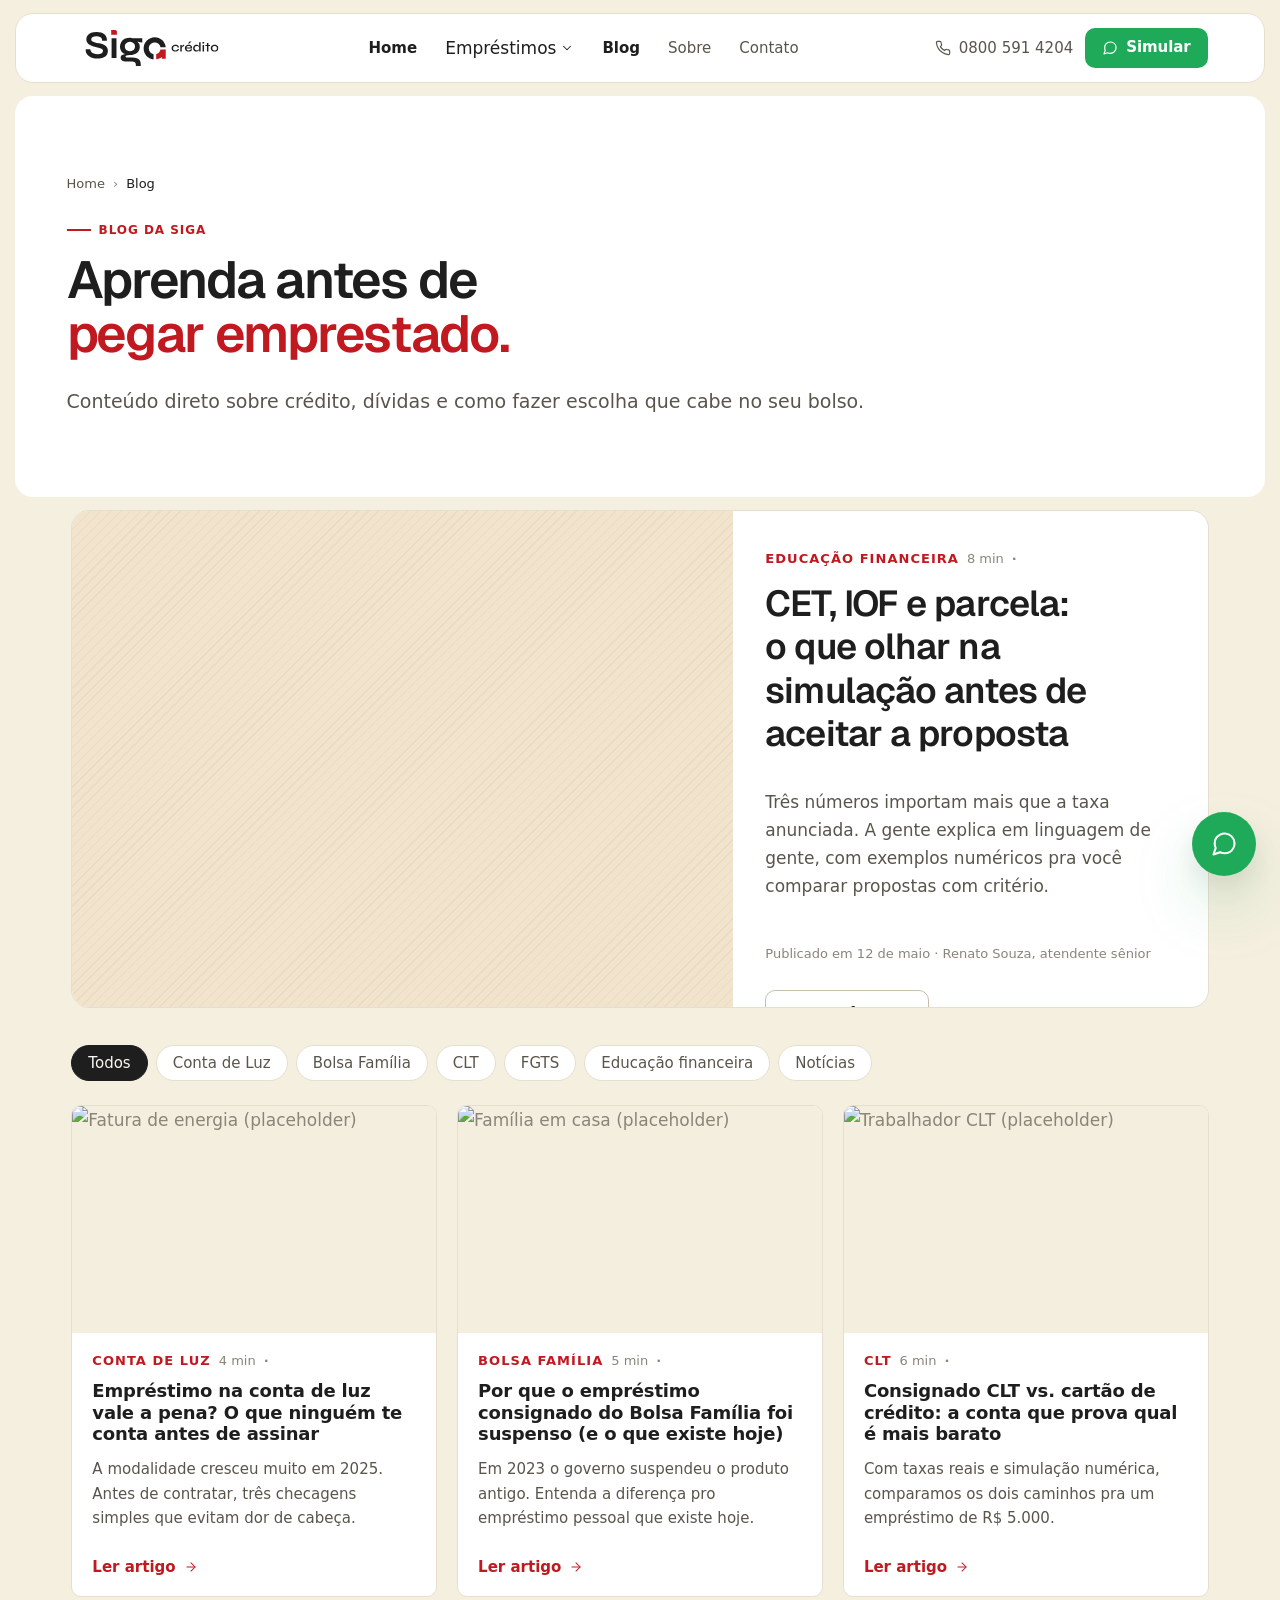
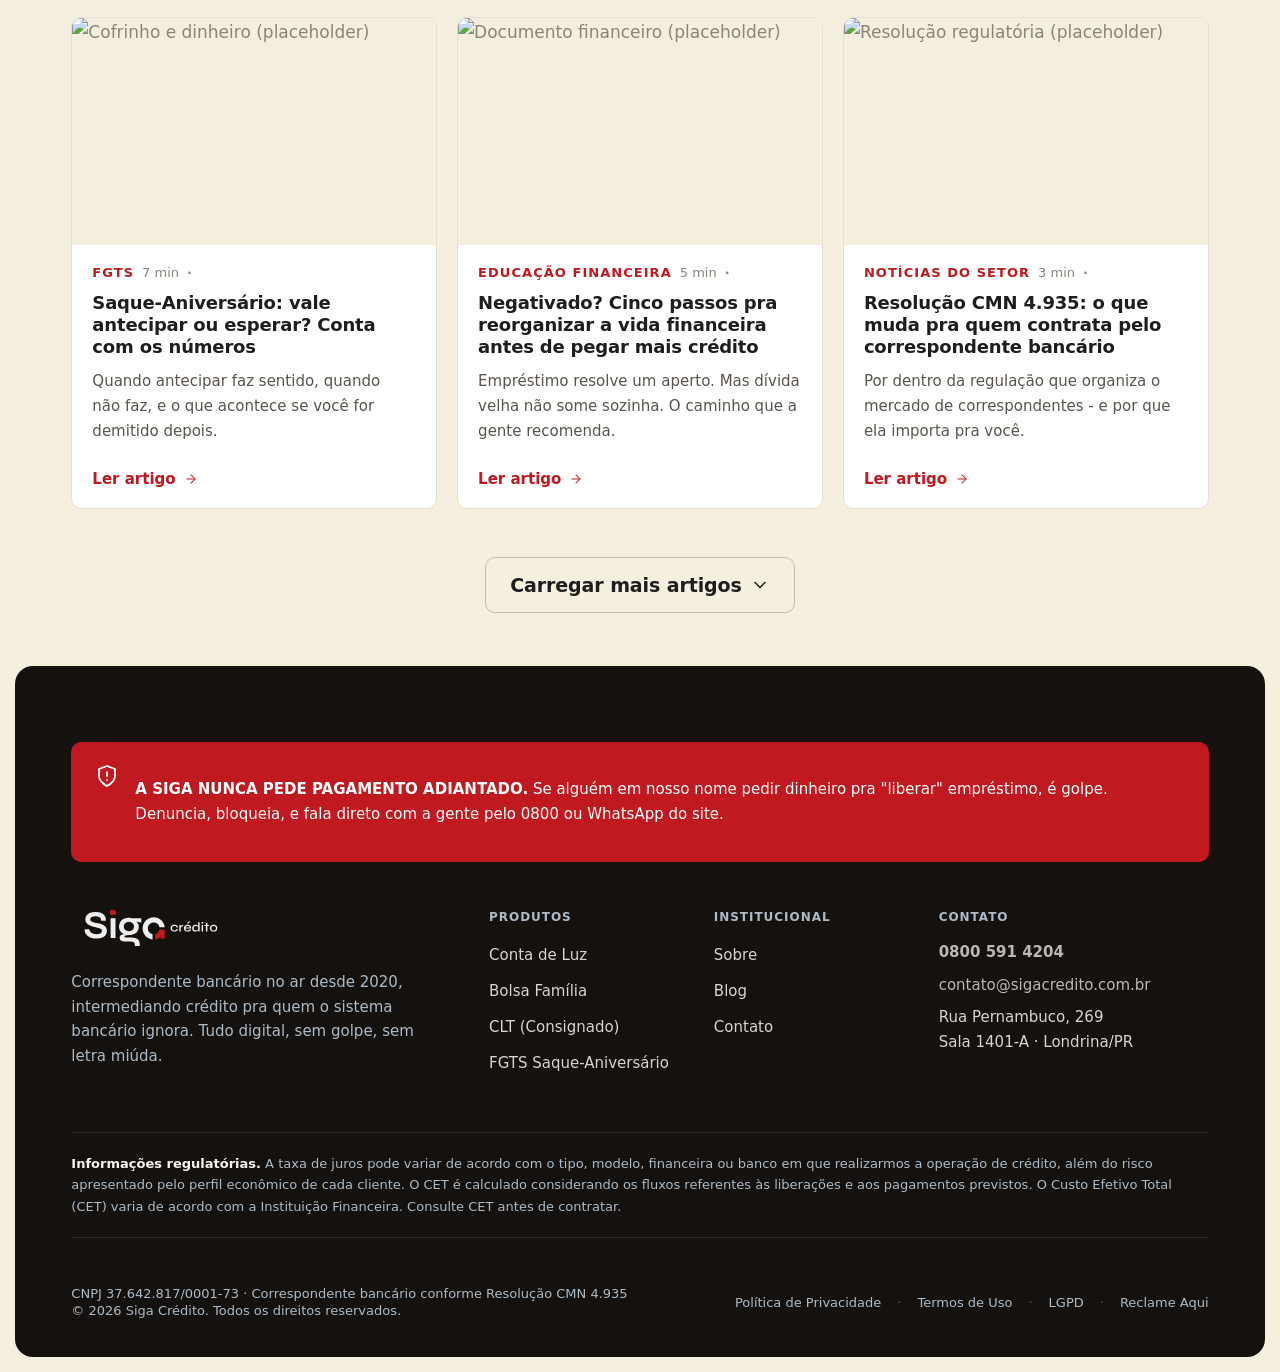
==== blog/index.html @ 9b0bf914 "Initial commit: site Siga Credito pronto pra deploy" ====
<!DOCTYPE html>
<html lang="pt-BR">
<head>
<meta charset="UTF-8">
<meta name="viewport" content="width=device-width, initial-scale=1.0">
<title>Blog da Siga Crédito - Conteúdo direto sobre crédito e dívidas</title>
<meta name="description" content="Aprenda antes de pegar emprestado. Conteúdo direto sobre crédito, dívidas e como tomar a melhor decisão pro seu bolso.">
<meta name="theme-color" content="#FBF8F3">
<link rel="canonical" href="https://sigacredito.com.br/blog">

<link rel="preconnect" href="https://fonts.googleapis.com">
<link rel="preconnect" href="https://fonts.gstatic.com" crossorigin>
<link rel="preconnect" href="https://api.fontshare.com" crossorigin>
<link href="https://fonts.googleapis.com/css2?family=Geist:wght@400;600;700&display=swap" rel="stylesheet">
<link href="https://api.fontshare.com/v2/css?f[]=general-sans@400,500,600&display=swap" rel="stylesheet">

<link rel="stylesheet" href="../design_system/tokens.css">
<link rel="stylesheet" href="../css/custom.css">
</head>
<body>

<a class="skip-link" href="#main">Pular para o conteúdo</a>

<header class="site-header">
  <div class="container">
    <a href="../index.html" class="site-logo"><img src="../my_brand_assets/Logo/Horizontal/Dark - on Light BG.svg" alt="Siga Crédito" width="160" height="36"></a>
    <nav class="main-nav" aria-label="Principal">
      <a class="nav-link" href="../index.html" data-nav-key="home">Home</a>
      <div class="nav-dropdown" aria-expanded="false">
        <button class="nav-link nav-dropdown-trigger" data-nav-key="produtos" aria-haspopup="true">Empréstimos <svg width="14" height="14" viewBox="0 0 24 24" fill="none" stroke="currentColor" stroke-width="1.75" stroke-linecap="round" stroke-linejoin="round" aria-hidden="true"><polyline points="6 9 12 15 18 9"/></svg></button>
        <div class="nav-dropdown-menu" role="menu">
          <a class="dropdown-item" href="../conta-de-luz.html" role="menuitem"><span class="dropdown-item-title">Conta de Luz</span><span class="dropdown-item-sub">De R$ 400 a R$ 4.000 · Pix em 24h</span></a>
          <a class="dropdown-item" href="../bolsa-familia.html" role="menuitem"><span class="dropdown-item-title">Bolsa Família</span><span class="dropdown-item-sub">Até R$ 700 · Sem desconto no benefício</span></a>
          <a class="dropdown-item" href="../clt.html" role="menuitem"><span class="dropdown-item-title">CLT (Consignado)</span><span class="dropdown-item-sub">De R$ 1.000 a R$ 25.000 · Em 48x</span></a>
          <a class="dropdown-item" href="../fgts.html" role="menuitem"><span class="dropdown-item-title">FGTS Saque-Aniversário</span><span class="dropdown-item-sub">Até R$ 29.000 · Pix em 1h30</span></a>
        </div>
      </div>
      <a class="nav-link is-active" href="index.html" data-nav-key="blog">Blog</a>
      <a class="nav-link" href="../sobre.html" data-nav-key="sobre">Sobre</a>
      <a class="nav-link" href="../contato.html" data-nav-key="contato">Contato</a>
    </nav>
    <div class="header-actions">
      <a class="header-phone" href="tel:08005914204"><svg width="16" height="16" viewBox="0 0 24 24" fill="none" stroke="currentColor" stroke-width="1.75" stroke-linecap="round" stroke-linejoin="round" aria-hidden="true"><path d="M22 16.92v3a2 2 0 0 1-2.18 2 19.79 19.79 0 0 1-8.63-3.07 19.5 19.5 0 0 1-6-6 19.79 19.79 0 0 1-3.07-8.67A2 2 0 0 1 4.11 2h3a2 2 0 0 1 2 1.72 12.84 12.84 0 0 0 .7 2.81 2 2 0 0 1-.45 2.11L8.09 9.91a16 16 0 0 0 6 6l1.27-1.27a2 2 0 0 1 2.11-.45 12.84 12.84 0 0 0 2.81.7A2 2 0 0 1 22 16.92z"/></svg> 0800 591 4204</a>
      <a class="btn btn-primary btn-sm" href="https://wa.me/5543999999999" rel="noopener" target="_blank"><svg class="icon icon-sm" viewBox="0 0 24 24" fill="none" stroke="currentColor" stroke-width="1.75" stroke-linecap="round" stroke-linejoin="round" aria-hidden="true"><path d="M21 11.5a8.38 8.38 0 0 1-.9 3.8 8.5 8.5 0 0 1-7.6 4.7 8.38 8.38 0 0 1-3.8-.9L3 21l1.9-5.7a8.38 8.38 0 0 1-.9-3.8 8.5 8.5 0 0 1 4.7-7.6 8.38 8.38 0 0 1 3.8-.9h.5a8.48 8.48 0 0 1 8 8v.5z"/></svg> Simular</a>
      <button class="menu-toggle" data-menu-toggle aria-label="Abrir menu" aria-expanded="false"><svg width="22" height="22" viewBox="0 0 24 24" fill="none" stroke="currentColor" stroke-width="1.75" stroke-linecap="round" stroke-linejoin="round" aria-hidden="true"><line x1="3" y1="6" x2="21" y2="6"/><line x1="3" y1="12" x2="21" y2="12"/><line x1="3" y1="18" x2="21" y2="18"/></svg></button>
    </div>
  </div>
</header>

<div class="mobile-menu" data-mobile-menu aria-hidden="true" role="dialog" aria-label="Menu">
  <div class="mobile-menu-header">
    <a href="../index.html" class="site-logo"><img src="../my_brand_assets/Logo/Horizontal/Dark - on Light BG.svg" alt="Siga Crédito" width="140" height="32"></a>
    <button class="menu-toggle" data-menu-close aria-label="Fechar menu"><svg width="22" height="22" viewBox="0 0 24 24" fill="none" stroke="currentColor" stroke-width="1.75" stroke-linecap="round" stroke-linejoin="round" aria-hidden="true"><line x1="18" y1="6" x2="6" y2="18"/><line x1="6" y1="6" x2="18" y2="18"/></svg></button>
  </div>
  <nav aria-label="Menu mobile">
    <a href="../index.html">Home</a>
    <details><summary>Empréstimos <svg width="18" height="18" viewBox="0 0 24 24" fill="none" stroke="currentColor" stroke-width="1.75" stroke-linecap="round" stroke-linejoin="round" aria-hidden="true"><polyline points="6 9 12 15 18 9"/></svg></summary>
      <div class="submenu">
        <a href="../conta-de-luz.html">Conta de Luz<span>De R$ 400 a R$ 4.000</span></a>
        <a href="../bolsa-familia.html">Bolsa Família<span>Até R$ 700</span></a>
        <a href="../clt.html">CLT (Consignado)<span>De R$ 1.000 a R$ 25.000</span></a>
        <a href="../fgts.html">FGTS Saque-Aniversário<span>Até R$ 29.000</span></a>
      </div>
    </details>
    <a href="index.html">Blog</a>
    <a href="../sobre.html">Sobre</a>
    <a href="../contato.html">Contato</a>
  </nav>
  <div class="mobile-menu-cta">
    <a class="btn btn-primary btn-lg" href="https://wa.me/5543999999999" rel="noopener" target="_blank">Simular pelo WhatsApp</a>
    <a class="btn btn-ghost btn-lg" href="tel:08005914204">Ligar grátis · 0800 591 4204</a>
  </div>
</div>

<main id="main" class="page-stack">

  <section class="block block-surface block-sm">
    <div class="container">
      <nav class="breadcrumb"><a href="../index.html">Home</a><span class="sep">›</span><span aria-current="page">Blog</span></nav>
      <span class="section-eyebrow">Blog da Siga</span>
      <h1 class="hero-headline text-balance" style="font-size: var(--fs-h1); margin-bottom: var(--s-6);">Aprenda antes de <em>pegar emprestado.</em></h1>
      <p class="section-lead" style="margin: 0; max-width: none;">Conteúdo direto sobre crédito, dívidas e como fazer escolha que cabe no seu bolso.</p>
    </div>
  </section>

  <!-- POST EM DESTAQUE -->
  <section>
    <div class="container">
      <article class="featured-post reveal">
        <div class="featured-post-media" aria-hidden="true"></div>
        <div class="featured-post-body">
          <span class="post-card-meta">Educação financeira <span class="post-card-meta-time">8 min</span></span>
          <h2 class="featured-post-title text-balance">CET, IOF e parcela: o que olhar na simulação antes de aceitar a proposta</h2>
          <p style="color: var(--text-muted); font-size: var(--fs-body); line-height: var(--lh-body);">Três números importam mais que a taxa anunciada. A gente explica em linguagem de gente, com exemplos numéricos pra você comparar propostas com critério.</p>
          <p style="font: 500 var(--fs-caption) var(--font-text); color: var(--text-subtle);">Publicado em 12 de maio · Renato Souza, atendente sênior</p>
          <div>
            <a class="btn btn-ghost btn-md" href="post-template.html">
              Ler artigo
              <svg class="icon" viewBox="0 0 24 24" fill="none" stroke="currentColor" stroke-width="1.75" stroke-linecap="round" stroke-linejoin="round" aria-hidden="true"><line x1="5" y1="12" x2="19" y2="12"/><polyline points="12 5 19 12 12 19"/></svg>
            </a>
          </div>
        </div>
      </article>
    </div>
  </section>

  <!-- POSTS RECENTES -->
  <section class="block-tight">
    <div class="container">
      <div class="blog-filters">
        <a class="blog-filter is-active" href="#">Todos</a>
        <a class="blog-filter" href="#">Conta de Luz</a>
        <a class="blog-filter" href="#">Bolsa Família</a>
        <a class="blog-filter" href="#">CLT</a>
        <a class="blog-filter" href="#">FGTS</a>
        <a class="blog-filter" href="#">Educação financeira</a>
        <a class="blog-filter" href="#">Notícias</a>
      </div>

      <div class="post-grid" data-reveal-group>
        <a class="post-card reveal" href="post-template.html">
          <div class="post-card-media"><img src="https://images.unsplash.com/photo-1581090700227-1e37b190418e?w=600&q=80&auto=format&fit=crop" alt="Fatura de energia (placeholder)" loading="lazy"></div>
          <div class="post-card-body">
            <span class="post-card-meta">Conta de Luz <span class="post-card-meta-time">4 min</span></span>
            <h3 class="post-card-title">Empréstimo na conta de luz vale a pena? O que ninguém te conta antes de assinar</h3>
            <p class="post-card-excerpt">A modalidade cresceu muito em 2025. Antes de contratar, três checagens simples que evitam dor de cabeça.</p>
            <span class="post-card-read">Ler artigo <svg width="14" height="14" viewBox="0 0 24 24" fill="none" stroke="currentColor" stroke-width="1.75" stroke-linecap="round" stroke-linejoin="round" aria-hidden="true"><line x1="5" y1="12" x2="19" y2="12"/><polyline points="12 5 19 12 12 19"/></svg></span>
          </div>
        </a>

        <a class="post-card reveal" href="post-template.html">
          <div class="post-card-media"><img src="https://images.unsplash.com/photo-1517842645767-c639042777db?w=600&q=80&auto=format&fit=crop" alt="Família em casa (placeholder)" loading="lazy"></div>
          <div class="post-card-body">
            <span class="post-card-meta">Bolsa Família <span class="post-card-meta-time">5 min</span></span>
            <h3 class="post-card-title">Por que o empréstimo consignado do Bolsa Família foi suspenso (e o que existe hoje)</h3>
            <p class="post-card-excerpt">Em 2023 o governo suspendeu o produto antigo. Entenda a diferença pro empréstimo pessoal que existe hoje.</p>
            <span class="post-card-read">Ler artigo <svg width="14" height="14" viewBox="0 0 24 24" fill="none" stroke="currentColor" stroke-width="1.75" stroke-linecap="round" stroke-linejoin="round" aria-hidden="true"><line x1="5" y1="12" x2="19" y2="12"/><polyline points="12 5 19 12 12 19"/></svg></span>
          </div>
        </a>

        <a class="post-card reveal" href="post-template.html">
          <div class="post-card-media"><img src="https://images.unsplash.com/photo-1556761175-b413da4baf72?w=600&q=80&auto=format&fit=crop" alt="Trabalhador CLT (placeholder)" loading="lazy"></div>
          <div class="post-card-body">
            <span class="post-card-meta">CLT <span class="post-card-meta-time">6 min</span></span>
            <h3 class="post-card-title">Consignado CLT vs. cartão de crédito: a conta que prova qual é mais barato</h3>
            <p class="post-card-excerpt">Com taxas reais e simulação numérica, comparamos os dois caminhos pra um empréstimo de R$ 5.000.</p>
            <span class="post-card-read">Ler artigo <svg width="14" height="14" viewBox="0 0 24 24" fill="none" stroke="currentColor" stroke-width="1.75" stroke-linecap="round" stroke-linejoin="round" aria-hidden="true"><line x1="5" y1="12" x2="19" y2="12"/><polyline points="12 5 19 12 12 19"/></svg></span>
          </div>
        </a>

        <a class="post-card reveal" href="post-template.html">
          <div class="post-card-media"><img src="https://images.unsplash.com/photo-1559526324-4b87b5e36e44?w=600&q=80&auto=format&fit=crop" alt="Cofrinho e dinheiro (placeholder)" loading="lazy"></div>
          <div class="post-card-body">
            <span class="post-card-meta">FGTS <span class="post-card-meta-time">7 min</span></span>
            <h3 class="post-card-title">Saque-Aniversário: vale antecipar ou esperar? Conta com os números</h3>
            <p class="post-card-excerpt">Quando antecipar faz sentido, quando não faz, e o que acontece se você for demitido depois.</p>
            <span class="post-card-read">Ler artigo <svg width="14" height="14" viewBox="0 0 24 24" fill="none" stroke="currentColor" stroke-width="1.75" stroke-linecap="round" stroke-linejoin="round" aria-hidden="true"><line x1="5" y1="12" x2="19" y2="12"/><polyline points="12 5 19 12 12 19"/></svg></span>
          </div>
        </a>

        <a class="post-card reveal" href="post-template.html">
          <div class="post-card-media"><img src="https://images.unsplash.com/photo-1554224155-6726b3ff858f?w=600&q=80&auto=format&fit=crop" alt="Documento financeiro (placeholder)" loading="lazy"></div>
          <div class="post-card-body">
            <span class="post-card-meta">Educação financeira <span class="post-card-meta-time">5 min</span></span>
            <h3 class="post-card-title">Negativado? Cinco passos pra reorganizar a vida financeira antes de pegar mais crédito</h3>
            <p class="post-card-excerpt">Empréstimo resolve um aperto. Mas dívida velha não some sozinha. O caminho que a gente recomenda.</p>
            <span class="post-card-read">Ler artigo <svg width="14" height="14" viewBox="0 0 24 24" fill="none" stroke="currentColor" stroke-width="1.75" stroke-linecap="round" stroke-linejoin="round" aria-hidden="true"><line x1="5" y1="12" x2="19" y2="12"/><polyline points="12 5 19 12 12 19"/></svg></span>
          </div>
        </a>

        <a class="post-card reveal" href="post-template.html">
          <div class="post-card-media"><img src="https://images.unsplash.com/photo-1450101499163-c8848c66ca85?w=600&q=80&auto=format&fit=crop" alt="Resolução regulatória (placeholder)" loading="lazy"></div>
          <div class="post-card-body">
            <span class="post-card-meta">Notícias do setor <span class="post-card-meta-time">3 min</span></span>
            <h3 class="post-card-title">Resolução CMN 4.935: o que muda pra quem contrata pelo correspondente bancário</h3>
            <p class="post-card-excerpt">Por dentro da regulação que organiza o mercado de correspondentes - e por que ela importa pra você.</p>
            <span class="post-card-read">Ler artigo <svg width="14" height="14" viewBox="0 0 24 24" fill="none" stroke="currentColor" stroke-width="1.75" stroke-linecap="round" stroke-linejoin="round" aria-hidden="true"><line x1="5" y1="12" x2="19" y2="12"/><polyline points="12 5 19 12 12 19"/></svg></span>
          </div>
        </a>
      </div>

      <div style="margin-top: var(--s-12); text-align: center;">
        <a class="btn btn-ghost btn-lg" href="#">
          Carregar mais artigos
          <svg class="icon" viewBox="0 0 24 24" fill="none" stroke="currentColor" stroke-width="1.75" stroke-linecap="round" stroke-linejoin="round" aria-hidden="true"><polyline points="6 9 12 15 18 9"/></svg>
        </a>
      </div>
    </div>
  </section>

</main>

<footer class="site-footer">
  <div class="container">
    <div class="footer-anti-fraud">
      <svg width="24" height="24" viewBox="0 0 24 24" fill="none" stroke="currentColor" stroke-width="1.75" stroke-linecap="round" stroke-linejoin="round" aria-hidden="true"><path d="M12 22s8-4 8-10V5l-8-3-8 3v7c0 6 8 10 8 10z"/><line x1="12" y1="8" x2="12" y2="12"/><line x1="12" y1="16" x2="12.01" y2="16"/></svg>
      <p><strong>A SIGA NUNCA PEDE PAGAMENTO ADIANTADO.</strong> Se alguém em nosso nome pedir dinheiro pra "liberar" empréstimo, é golpe. Denuncia, bloqueia, e fala direto com a gente pelo 0800 ou WhatsApp do site.</p>
    </div>
    <div class="footer-grid">
      <div class="footer-brand"><a href="../index.html" class="site-logo"><img src="../my_brand_assets/Logo/Horizontal/Light - on Dark BG.svg" alt="Siga Crédito" width="160" height="36"></a><p>Correspondente bancário no ar desde 2020, intermediando crédito pra quem o sistema bancário ignora. Tudo digital, sem golpe, sem letra miúda.</p></div>
      <div class="footer-col"><h4>Produtos</h4><ul><li><a href="../conta-de-luz.html">Conta de Luz</a></li><li><a href="../bolsa-familia.html">Bolsa Família</a></li><li><a href="../clt.html">CLT (Consignado)</a></li><li><a href="../fgts.html">FGTS Saque-Aniversário</a></li></ul></div>
      <div class="footer-col"><h4>Institucional</h4><ul><li><a href="../sobre.html">Sobre</a></li><li><a href="index.html">Blog</a></li><li><a href="../contato.html">Contato</a></li></ul></div>
      <div class="footer-col footer-contact"><h4>Contato</h4><ul><li><a href="tel:08005914204"><strong>0800 591 4204</strong></a></li><li><a href="mailto:contato@sigacredito.com.br">contato@sigacredito.com.br</a></li><li>Rua Pernambuco, 269<br>Sala 1401-A · Londrina/PR</li></ul></div>
    </div>
    <div class="footer-reg"><strong style="color: var(--text-on-dark);">Informações regulatórias.</strong> A taxa de juros pode variar de acordo com o tipo, modelo, financeira ou banco em que realizarmos a operação de crédito, além do risco apresentado pelo perfil econômico de cada cliente. O CET é calculado considerando os fluxos referentes às liberações e aos pagamentos previstos. O Custo Efetivo Total (CET) varia de acordo com a Instituição Financeira. Consulte CET antes de contratar.</div>
    <div class="footer-bottom">
      <div class="footer-bottom-meta">
        <p>CNPJ 37.642.817/0001-73 · Correspondente bancário conforme Resolução CMN 4.935</p>
        <p>© <span data-year>2026</span> Siga Crédito. Todos os direitos reservados.</p>
      </div>
      <div class="footer-legal">
        <a href="../privacidade.html">Política de Privacidade</a><span class="sep">·</span>
        <a href="../termos.html">Termos de Uso</a><span class="sep">·</span>
        <a href="../lgpd.html">LGPD</a><span class="sep">·</span>
        <a href="https://www.reclameaqui.com.br/empresa/siga-credito/" rel="noopener noreferrer" target="_blank">Reclame Aqui</a>
      </div>
    </div>
  </div>
</footer>

<a class="fab" href="https://wa.me/5543999999999" rel="noopener" target="_blank" aria-label="Falar pelo WhatsApp"><svg width="28" height="28" viewBox="0 0 24 24" fill="none" stroke="currentColor" stroke-width="1.75" stroke-linecap="round" stroke-linejoin="round" aria-hidden="true"><path d="M21 11.5a8.38 8.38 0 0 1-.9 3.8 8.5 8.5 0 0 1-7.6 4.7 8.38 8.38 0 0 1-3.8-.9L3 21l1.9-5.7a8.38 8.38 0 0 1-.9-3.8 8.5 8.5 0 0 1 4.7-7.6 8.38 8.38 0 0 1 3.8-.9h.5a8.48 8.48 0 0 1 8 8v.5z"/></svg></a>

<script src="../js/main.js?v=4" defer></script>
</body>
</html>
---- design_system/tokens.css ----
/* ============================================================
   Siga Crédito - Design Tokens
   Source of truth: design_system/DESIGN.md (v1.0 - Out/2025)
   Banco de bairro digital. Confiável e perto.
   ============================================================ */

:root {
  /* ===========================================================
     1. COLOR — Brand core
     =========================================================== */
  --brand-red: #C01920;
  --brand-red-deep: #8E1218;
  --brand-red-soft: #F7E5E6;
  --brand-ink: #1E1E1F;
  --brand-stone: #ADBBC8;
  --brand-cream: #F0E4CC;

  /* CTA — verde WhatsApp reservado (Von Restorff) */
  --cta-green: #1FAA59;
  --cta-green-deep: #178A48;
  --cta-green-soft: #E4F5EC;

  /* Neutros quentes (NÃO cinza frio de SaaS) */
  --bg: #F5EFE0;
  --surface: #FFFFFF;
  --surface-2: #F4EEDF;
  --surface-ink: #14110E;
  --border: #E6DFCF;
  --border-strong: #C9BFA8;

  /* Texto */
  --text: #1E1E1F;
  --text-muted: #5A554C;
  --text-subtle: #8B8579;
  --text-on-dark: #FBF8F3;
  --text-on-red: #FFFFFF;
  --text-on-green: #FFFFFF;

  /* Semânticos — tons amadeirados, não pânico */
  --success: #1FAA59;
  --warning: #B8770E;
  --danger:  #B23A2A;
  --info:    #2F6E8F;

  /* ===========================================================
     2. TYPOGRAPHY
     =========================================================== */
  --font-display: "Geist", "Söhne", system-ui, sans-serif;
  --font-text:    "General Sans", "Söhne", system-ui, sans-serif;
  --font-mono:    "JetBrains Mono", ui-monospace, monospace;

  /* Escala fluida (clamp) */
  --fs-display: clamp(2.5rem, 6vw, 4.5rem);
  --fs-h1:      clamp(2rem, 4.5vw, 3.25rem);
  --fs-h2:      clamp(1.625rem, 3vw, 2.25rem);
  --fs-h3:      1.5rem;
  --fs-h4:      1.25rem;
  --fs-h5:      1.125rem;
  --fs-h6:      1rem;
  --fs-lead:    1.1875rem;
  --fs-body:    1.0625rem;
  --fs-small:   0.9375rem;
  --fs-caption: 0.8125rem;
  --fs-label:   0.75rem;

  /* Line height */
  --lh-tight: 1.05;
  --lh-snug:  1.2;
  --lh-body:  1.65;
  --lh-loose: 1.75;

  /* Tracking */
  --tr-tight:  -0.025em;
  --tr-snug:   -0.01em;
  --tr-normal: 0;
  --tr-wide:   0.08em;

  /* ===========================================================
     3. SPACING & GRID — base 4px
     =========================================================== */
  --s-1: 4px;
  --s-2: 8px;
  --s-3: 12px;
  --s-4: 16px;
  --s-5: 20px;
  --s-6: 24px;
  --s-8: 32px;
  --s-10: 40px;
  --s-12: 48px;
  --s-16: 64px;
  --s-20: 80px;
  --s-24: 96px;
  --s-32: 128px;

  --container: 1280px;
  --container-pad: clamp(20px, 5vw, 56px);

  --section-y-sm: clamp(48px, 8vw, 80px);
  --section-y-md: clamp(64px, 10vw, 112px);
  --section-y-lg: clamp(80px, 12vw, 144px);

  --grid-gap: clamp(16px, 2vw, 32px);

  /* ===========================================================
     4. RADII
     =========================================================== */
  --r-sm: 6px;
  --r-md: 10px;
  --r-lg: 18px;
  --r-full: 999px;

  /* ===========================================================
     5. SHADOWS — tinta vermelha diluída, profundidade quente
     =========================================================== */
  --shadow-sm: 0 1px 2px rgba(30,18,18,.04), 0 2px 6px rgba(192,25,32,.04);
  --shadow-md: 0 4px 8px rgba(30,18,18,.05), 0 12px 24px rgba(192,25,32,.06);
  --shadow-lg: 0 8px 16px rgba(30,18,18,.06), 0 24px 48px rgba(192,25,32,.08);
  --shadow-xl: 0 12px 24px rgba(30,18,18,.08), 0 32px 64px rgba(31,170,89,.18);

  /* ===========================================================
     6. MOTION
     =========================================================== */
  --dur: 220ms;
  --dur-slow: 320ms;
  --dur-fast: 80ms;
  --ease: cubic-bezier(.2,.7,.2,1);

  /* ===========================================================
     7. ICONS
     =========================================================== */
  --icon-sm: 16px;
  --icon-md: 20px;
  --icon-lg: 24px;
  --icon-xl: 32px;
  --icon-stroke: 1.75;

  /* ===========================================================
     8. BREAKPOINTS (reference only - mobile-first @media)
     =========================================================== */
  --bp-sm:  640px;
  --bp-md:  768px;
  --bp-lg:  1024px;
  --bp-xl:  1280px;
  --bp-2xl: 1536px;

  /* ===========================================================
     9. Z-INDEX
     =========================================================== */
  --z-base: 1;
  --z-sticky: 50;
  --z-dropdown: 100;
  --z-fab: 200;
  --z-modal: 300;
  --z-toast: 400;
}

/* ============================================================
   Global typography defaults — apply tokens to native elements
   ============================================================ */
*, *::before, *::after { box-sizing: border-box; transition-timing-function: var(--ease); }

html { -webkit-text-size-adjust: 100%; }

body {
  margin: 0;
  font: 400 var(--fs-body)/var(--lh-body) var(--font-text);
  color: var(--text);
  background: var(--bg);
  text-wrap: pretty;
  -webkit-font-smoothing: antialiased;
  -moz-osx-font-smoothing: grayscale;
}

h1, .h1 { font: 600 var(--fs-h1)/var(--lh-tight) var(--font-display); letter-spacing: var(--tr-tight); margin: 0; }
h2, .h2 { font: 600 var(--fs-h2)/var(--lh-snug) var(--font-display); letter-spacing: var(--tr-tight); margin: 0; }
h3, .h3 { font: 600 var(--fs-h3)/var(--lh-snug) var(--font-text); letter-spacing: var(--tr-snug); margin: 0; }
h4, .h4 { font: 600 var(--fs-h4)/var(--lh-snug) var(--font-text); letter-spacing: var(--tr-snug); margin: 0; }
h5, .h5 { font: 600 var(--fs-h5)/1.3 var(--font-text); margin: 0; }
h6, .h6 { font: 600 var(--fs-h6)/1.3 var(--font-text); margin: 0; }

.display { font: 700 var(--fs-display)/var(--lh-tight) var(--font-display); letter-spacing: var(--tr-tight); }
.lead    { font: 400 var(--fs-lead)/var(--lh-body) var(--font-text); color: var(--text-muted); }
.label   { font: 600 var(--fs-label)/1 var(--font-text); letter-spacing: var(--tr-wide); text-transform: uppercase; }
.mono    { font-family: var(--font-mono); font-weight: 500; }

/* Focus visible — anel verde universal */
:focus-visible {
  outline: 2px solid var(--cta-green);
  outline-offset: 2px;
  border-radius: var(--r-sm);
}

/* Container */
.container {
  max-width: var(--container);
  margin-inline: auto;
  padding-inline: var(--container-pad);
}

/* Section rhythm helpers */
.section { padding-block: var(--section-y-md); }
.section-sm { padding-block: var(--section-y-sm); }
.section-lg { padding-block: var(--section-y-lg); }

.bg-bg       { background: var(--bg); }
.bg-surface  { background: var(--surface); }
.bg-surface-2{ background: var(--surface-2); }
.bg-ink      { background: var(--surface-ink); color: var(--text-on-dark); }
.bg-cream    { background: var(--brand-cream); }

/* Patterns — papelaria institucional */
.pattern-dots {
  background-color: var(--surface-2);
  background-image: url("data:image/svg+xml;utf8,<svg xmlns='http://www.w3.org/2000/svg' width='24' height='24'><circle cx='2' cy='2' r='1' fill='%231E1E1F' opacity='0.08'/></svg>");
  background-size: 24px 24px;
}
.pattern-stripes {
  background-color: var(--brand-cream);
  background-image: repeating-linear-gradient(-45deg, transparent 0 6px, rgba(192,25,32,0.05) 6px 7px);
}

/* ============================================================
   BUTTONS — 3 níveis × 3 tamanhos
   ============================================================ */
.btn {
  display: inline-flex;
  align-items: center;
  justify-content: center;
  gap: var(--s-2);
  font: 600 var(--fs-body)/1 var(--font-text);
  letter-spacing: -0.005em;
  border-radius: var(--r-md);
  border: 1px solid transparent;
  cursor: pointer;
  transition: transform 200ms ease-out, box-shadow 200ms ease-out, background-color 200ms ease-out;
  text-decoration: none;
  white-space: nowrap;
}
.btn-sm { height: 40px; padding: 0 var(--s-4); font-size: var(--fs-small); }
.btn-md { height: 48px; padding: 0 var(--s-5); }
.btn-lg { height: 56px; padding: 0 var(--s-6); font-size: var(--fs-lead); }

.btn-primary { background: var(--cta-green); color: var(--text-on-green); }
.btn-primary:hover  { background: var(--cta-green-deep); transform: translateY(-1px); box-shadow: var(--shadow-md); }
.btn-primary:active { transform: translateY(0); transition-duration: 80ms; }

.btn-secondary { background: var(--brand-ink); color: var(--text-on-dark); }
.btn-secondary:hover { background: #2C2A26; transform: translateY(-1px); box-shadow: var(--shadow-md); }

.btn-ghost { background: transparent; color: var(--brand-ink); border-color: var(--border-strong); }
.btn-ghost:hover { background: var(--surface-2); }

.btn:disabled, .btn[aria-disabled="true"] {
  opacity: .5;
  cursor: not-allowed;
  pointer-events: none;
}

/* ============================================================
   CARDS
   ============================================================ */
.card {
  background: var(--surface);
  border: 1px solid var(--border);
  border-radius: var(--r-md);
  padding: var(--s-6);
  transition: transform 220ms ease-out, box-shadow 220ms ease-out;
}
.card:hover { transform: translateY(-2px); box-shadow: var(--shadow-lg); }

.card-feature {
  background: var(--bg);
  border: 1px solid var(--border);
  border-left: 4px solid var(--brand-red);
  border-radius: var(--r-md);
  padding: var(--s-6);
}

.card-subtle {
  background: transparent;
  border: 1px solid var(--border);
  border-radius: var(--r-md);
  padding: var(--s-5);
}

/* ============================================================
   INPUTS
   ============================================================ */
.input {
  width: 100%;
  height: 52px;
  padding: 0 var(--s-4);
  border-radius: var(--r-sm);
  border: 1.5px solid var(--border-strong);
  background: var(--surface);
  font: 500 var(--fs-body) var(--font-text);
  color: var(--text);
  transition: border-color 200ms ease-out, box-shadow 200ms ease-out;
}
.input:focus {
  border-color: var(--brand-ink);
  outline: 3px solid var(--cta-green-soft);
  outline-offset: 0;
}
.input[aria-invalid="true"] { border-color: var(--danger); }
.input:disabled { background: var(--surface-2); color: var(--text-subtle); }

textarea.input { min-height: 120px; padding-top: var(--s-3); padding-bottom: var(--s-3); resize: vertical; }

select.input {
  appearance: none;
  -webkit-appearance: none;
  -moz-appearance: none;
  background-image: url("data:image/svg+xml;utf8,<svg xmlns='http://www.w3.org/2000/svg' width='16' height='16' viewBox='0 0 24 24' fill='none' stroke='%231E1E1F' stroke-width='2' stroke-linecap='round' stroke-linejoin='round'><polyline points='6 9 12 15 18 9'/></svg>");
  background-repeat: no-repeat;
  background-position: right var(--s-4) center;
  background-size: 16px 16px;
  padding-right: var(--s-10);
  cursor: pointer;
}
select.input::-ms-expand { display: none; }

.input-label { display: block; margin-bottom: var(--s-2); font: 600 var(--fs-small) var(--font-text); }
.input-help  { margin-top: var(--s-2); font: 400 var(--fs-caption) var(--font-text); color: var(--text-muted); }
.input-error { margin-top: var(--s-2); font: 500 var(--fs-caption) var(--font-text); color: var(--danger); }

/* ============================================================
   BADGES
   ============================================================ */
.badge {
  display: inline-flex;
  align-items: center;
  gap: var(--s-2);
  height: 28px;
  padding: 0 var(--s-3);
  border-radius: 999px;
  font: 600 var(--fs-caption) var(--font-text);
  letter-spacing: .02em;
}
.badge-trust  { background: var(--brand-red-soft); color: var(--brand-red-deep); }
.badge-time   { background: var(--surface-2); color: var(--brand-ink); }
.badge-secure { background: var(--cta-green-soft); color: var(--cta-green-deep); }

/* ============================================================
   ICONS
   ============================================================ */
.icon { width: var(--icon-md); height: var(--icon-md); stroke-width: var(--icon-stroke); flex-shrink: 0; }
.icon-sm { width: var(--icon-sm); height: var(--icon-sm); }
.icon-lg { width: var(--icon-lg); height: var(--icon-lg); }
.icon-xl { width: var(--icon-xl); height: var(--icon-xl); }

/* ============================================================
   FAB WhatsApp
   ============================================================ */
.fab {
  position: fixed;
  bottom: max(var(--s-4), env(safe-area-inset-bottom));
  right: var(--s-4);
  width: 52px;
  height: 52px;
  border-radius: var(--r-full);
  background: var(--cta-green);
  color: var(--text-on-green);
  display: inline-flex;
  align-items: center;
  justify-content: center;
  box-shadow: var(--shadow-xl);
  z-index: var(--z-fab);
  border: none;
  cursor: pointer;
  animation: wa-pulse 8s ease-out infinite;
}
@media (min-width: 768px) {
  .fab { width: 64px; height: 64px; bottom: var(--s-6); right: var(--s-6); }
}
@keyframes wa-pulse {
  0%, 70%, 100% { box-shadow: 0 8px 24px rgba(31,170,89,.35), 0 0 0 0 rgba(31,170,89,.5); }
  78%           { box-shadow: 0 8px 24px rgba(31,170,89,.35), 0 0 0 14px rgba(31,170,89,0); }
  86%           { box-shadow: 0 8px 24px rgba(31,170,89,.35), 0 0 0 0 rgba(31,170,89,0); }
}

/* ============================================================
   SCROLL REVEAL — single pattern (opacity + translateY)
   ============================================================ */
.reveal {
  opacity: 0;
  transform: translateY(16px);
  transition: opacity 500ms ease-out, transform 500ms ease-out;
}
.reveal.is-visible { opacity: 1; transform: translateY(0); }

/* ============================================================
   SKELETON loading
   ============================================================ */
.skeleton {
  background: linear-gradient(90deg, var(--surface-2) 0%, var(--bg) 50%, var(--surface-2) 100%);
  background-size: 200% 100%;
  animation: shimmer 1.4s ease-in-out infinite;
  border-radius: var(--r-sm);
}
@keyframes shimmer {
  0% { background-position: 200% 0; }
  100% { background-position: -200% 0; }
}

/* ============================================================
   ACCESSIBILITY — reduced motion
   ============================================================ */
@media (prefers-reduced-motion: reduce) {
  *, *::before, *::after {
    animation-duration: 0.01ms !important;
    animation-iteration-count: 1 !important;
    transition-duration: 0.01ms !important;
    scroll-behavior: auto !important;
  }
  .reveal { opacity: 1; transform: none; }
  .fab { animation: none; }
}

/* Skip link */
.skip-link {
  position: absolute;
  top: -100px;
  left: var(--s-4);
  background: var(--brand-ink);
  color: var(--text-on-dark);
  padding: var(--s-3) var(--s-4);
  border-radius: var(--r-sm);
  z-index: var(--z-toast);
  text-decoration: none;
}
.skip-link:focus { top: var(--s-4); }
---- css/custom.css ----
/* ============================================================
   Siga Crédito - Custom CSS (extends design_system/tokens.css)
   Component patterns that go beyond Tailwind utilities.
   Every value references a CSS custom property from tokens.css.
   ============================================================ */

/* ------------------------------------------------------------
   TOP UTILITY BAR
   ------------------------------------------------------------ */
.topbar {
  background: var(--surface-ink);
  color: var(--text-on-dark);
  font-size: var(--fs-caption);
  padding: var(--s-2) 0;
}
.topbar .container {
  display: flex;
  align-items: center;
  justify-content: space-between;
  gap: var(--s-4);
  flex-wrap: wrap;
}
.topbar a {
  color: inherit;
  text-decoration: none;
  display: inline-flex;
  align-items: center;
  gap: var(--s-2);
}
.topbar a:hover { color: var(--brand-stone); }
.topbar .topbar-trust { color: var(--brand-stone); display: inline-flex; align-items: center; gap: var(--s-2); }
@media (max-width: 767px) {
  .topbar .topbar-trust { display: none; }
}

/* ------------------------------------------------------------
   HEADER + NAV
   ------------------------------------------------------------ */
.site-header {
  position: sticky;
  top: clamp(8px, 1vw, 14px);
  z-index: var(--z-sticky);
  margin: clamp(8px, 1vw, 14px) clamp(8px, 1.2vw, 16px) 0;
  border-radius: var(--r-lg);
  background: var(--surface);
  border: 1px solid var(--border);
}
.site-header .container {
  display: flex;
  align-items: center;
  justify-content: space-between;
  gap: var(--s-4);
  padding-block: var(--s-3);
}
.site-logo {
  display: inline-flex;
  align-items: center;
  text-decoration: none;
  height: 36px;
  flex-shrink: 0;
}
.site-logo svg { height: 100%; width: auto; }

.main-nav {
  display: none;
  gap: var(--s-1);
  align-items: center;
}
@media (min-width: 1024px) {
  .main-nav { display: flex; }
}
.nav-link {
  font: 500 var(--fs-small) var(--font-text);
  color: var(--text-muted);
  text-decoration: none;
  padding: var(--s-2) var(--s-3);
  border-radius: var(--r-sm);
  transition: background-color 200ms ease-out, color 200ms ease-out;
}
.nav-link:hover { background: var(--surface-2); color: var(--brand-ink); }
.nav-link.is-active { color: var(--brand-ink); font-weight: 600; }

/* Dropdown produtos */
.nav-dropdown { position: relative; }
.nav-dropdown-trigger {
  display: inline-flex;
  align-items: center;
  gap: var(--s-1);
  cursor: pointer;
  background: none;
  border: none;
  font: inherit;
  color: inherit;
  padding: var(--s-2) var(--s-3);
  border-radius: var(--r-sm);
}
.nav-dropdown-trigger svg { transition: transform 200ms ease-out; }
.nav-dropdown[aria-expanded="true"] .nav-dropdown-trigger svg { transform: rotate(180deg); }
.nav-dropdown-menu {
  position: absolute;
  top: 100%;
  left: 0;
  margin-top: var(--s-2);
  background: var(--surface);
  border: 1px solid var(--border);
  border-radius: var(--r-md);
  box-shadow: var(--shadow-lg);
  min-width: 280px;
  padding: var(--s-2);
  opacity: 0;
  visibility: hidden;
  transform: translateY(-4px);
  transition: opacity 200ms ease-out, transform 200ms ease-out, visibility 200ms;
  z-index: var(--z-dropdown);
}
.nav-dropdown[aria-expanded="true"] .nav-dropdown-menu {
  opacity: 1;
  visibility: visible;
  transform: translateY(0);
}
.dropdown-item {
  display: block;
  padding: var(--s-3);
  border-radius: var(--r-sm);
  text-decoration: none;
  color: var(--text);
  transition: background-color 200ms ease-out;
}
.dropdown-item:hover { background: var(--surface-2); }
.dropdown-item-title { font: 600 var(--fs-small) var(--font-text); display: block; }
.dropdown-item-sub { font: 400 var(--fs-caption) var(--font-text); color: var(--text-muted); display: block; margin-top: 2px; }

.header-actions { display: flex; align-items: center; gap: var(--s-3); flex-shrink: 0; }
.header-phone {
  display: none;
  font: 500 var(--fs-small) var(--font-text);
  color: var(--text-muted);
  text-decoration: none;
  align-items: center;
  gap: var(--s-2);
}
@media (min-width: 1280px) { .header-phone { display: inline-flex; } }
.header-phone:hover { color: var(--brand-ink); }

/* Mobile menu */
.menu-toggle {
  display: inline-flex;
  align-items: center;
  justify-content: center;
  width: 44px;
  height: 44px;
  border-radius: var(--r-sm);
  background: transparent;
  border: 1px solid var(--border);
  cursor: pointer;
  color: var(--brand-ink);
}
@media (min-width: 1024px) { .menu-toggle { display: none; } }
.menu-toggle:hover { background: var(--surface-2); }

.mobile-menu {
  position: fixed;
  inset: 0;
  z-index: var(--z-modal);
  background: var(--bg);
  display: flex;
  flex-direction: column;
  padding: var(--s-6) var(--container-pad);
  transform: translateX(100%);
  transition: transform 320ms cubic-bezier(.2,.7,.2,1);
  overflow-y: auto;
}
.mobile-menu.is-open { transform: translateX(0); }
.mobile-menu-header {
  display: flex;
  justify-content: space-between;
  align-items: center;
  margin-bottom: var(--s-8);
}
.mobile-menu nav { display: flex; flex-direction: column; gap: var(--s-2); }
.mobile-menu nav > a, .mobile-menu nav > details > summary {
  font: 600 var(--fs-h4) var(--font-text);
  color: var(--brand-ink);
  text-decoration: none;
  padding: var(--s-3) 0;
  border-bottom: 1px solid var(--border);
  display: flex;
  justify-content: space-between;
  align-items: center;
  cursor: pointer;
  list-style: none;
}
.mobile-menu nav > details > summary::-webkit-details-marker { display: none; }
.mobile-menu nav > details[open] > summary { color: var(--brand-red); }
.mobile-menu .submenu {
  padding: var(--s-3) 0 var(--s-3) var(--s-4);
  display: flex;
  flex-direction: column;
  gap: var(--s-3);
}
.mobile-menu .submenu a {
  text-decoration: none;
  color: var(--text);
  font: 500 var(--fs-body) var(--font-text);
}
.mobile-menu .submenu a span { display: block; font: 400 var(--fs-caption) var(--font-text); color: var(--text-muted); margin-top: 2px; }
.mobile-menu-cta { margin-top: var(--s-8); display: flex; flex-direction: column; gap: var(--s-3); }

/* ------------------------------------------------------------
   HERO PATTERNS
   ------------------------------------------------------------ */
.hero {
  position: relative;
  padding-block: var(--section-y-md) var(--section-y-md);
  overflow: hidden;
}
.hero-grid {
  display: grid;
  grid-template-columns: 1fr;
  gap: var(--s-12);
  align-items: center;
}
@media (min-width: 1024px) {
  .hero-grid { grid-template-columns: 1.1fr 1fr; gap: var(--s-16); }
}
.hero-eyebrow {
  display: inline-flex;
  align-items: center;
  gap: var(--s-2);
  font: 600 var(--fs-label) var(--font-text);
  letter-spacing: var(--tr-wide);
  text-transform: uppercase;
  color: var(--brand-red);
  margin-bottom: var(--s-4);
}
.hero-eyebrow::before {
  content: "";
  width: 32px;
  height: 1.5px;
  background: var(--brand-red);
  display: inline-block;
}
.hero-headline {
  font-size: var(--fs-display);
  margin: 0 0 var(--s-6);
  max-width: 18ch;
}
.hero-headline em {
  font-style: normal;
  color: var(--brand-red);
}
.hero-lead {
  font: 400 var(--fs-lead)/var(--lh-body) var(--font-text);
  color: var(--text-muted);
  margin-bottom: var(--s-4);
  max-width: 50ch;
}
.hero-sub {
  font: 400 var(--fs-body)/var(--lh-body) var(--font-text);
  color: var(--text-muted);
  margin-bottom: var(--s-8);
  max-width: 52ch;
}
.hero-actions { display: flex; flex-wrap: wrap; gap: var(--s-3); margin-bottom: var(--s-6); }
.hero-trust { display: flex; flex-wrap: wrap; gap: var(--s-2); }
.hero-trust-item {
  display: inline-flex;
  align-items: center;
  gap: var(--s-2);
  padding: var(--s-2) var(--s-3);
  background: var(--surface);
  border: 1px solid var(--border);
  border-radius: var(--r-full);
  font: 500 var(--fs-caption) var(--font-text);
  color: var(--text-muted);
}
.hero-trust-item svg { color: var(--cta-green); }

/* Hero image / visual side */
.hero-visual {
  position: relative;
  border-radius: var(--r-lg);
  overflow: hidden;
  background: var(--brand-cream);
  aspect-ratio: 4/5;
  display: flex;
  align-items: flex-end;
  padding: var(--s-6);
}
@media (min-width: 1024px) {
  .hero-visual { aspect-ratio: 4/5; }
}
.hero-visual img { position: absolute; inset: 0; width: 100%; height: 100%; object-fit: cover; }
.hero-visual-caption {
  position: relative;
  background: rgba(20, 17, 14, .85);
  color: var(--text-on-dark);
  padding: var(--s-4) var(--s-5);
  border-radius: var(--r-md);
  font: 500 var(--fs-small)/var(--lh-snug) var(--font-text);
  backdrop-filter: blur(8px);
  -webkit-backdrop-filter: blur(8px);
  max-width: 360px;
}
.hero-visual-caption strong { color: var(--cta-green); display: block; margin-bottom: var(--s-1); }

/* Visual placeholder when image missing — composição tipográfica */
.hero-visual-placeholder {
  position: absolute;
  inset: 0;
  display: flex;
  flex-direction: column;
  justify-content: space-between;
  padding: var(--s-8);
  background:
    radial-gradient(circle at 30% 20%, rgba(192,25,32,.08) 0%, transparent 50%),
    var(--brand-cream);
}
.hero-visual-placeholder::after {
  content: "";
  position: absolute; inset: 0;
  background-image: repeating-linear-gradient(-45deg, transparent 0 6px, rgba(192,25,32,0.05) 6px 7px);
  pointer-events: none;
}
.hero-visual-stat {
  position: relative;
  font: 700 clamp(3rem, 8vw, 5rem)/0.9 var(--font-display);
  letter-spacing: var(--tr-tight);
  color: var(--brand-ink);
}
.hero-visual-stat-label {
  position: relative;
  font: 500 var(--fs-small) var(--font-text);
  color: var(--text-muted);
  margin-top: var(--s-2);
  max-width: 26ch;
}

/* Hero — variant centered (legal pages) */
.hero-center {
  text-align: left;
  padding-block: var(--section-y-md) var(--section-y-sm);
}
.hero-center .hero-headline { max-width: 24ch; }

/* ------------------------------------------------------------
   BREADCRUMB
   ------------------------------------------------------------ */
.breadcrumb {
  font: 500 var(--fs-caption) var(--font-text);
  color: var(--text-subtle);
  margin-bottom: var(--s-5);
  display: flex;
  align-items: center;
  gap: var(--s-2);
  flex-wrap: wrap;
}
.breadcrumb a { color: var(--text-muted); text-decoration: none; }
.breadcrumb a:hover { color: var(--brand-red); }
.breadcrumb span[aria-current] { color: var(--brand-ink); }
.breadcrumb .sep { color: var(--text-subtle); }

/* ------------------------------------------------------------
   SECTION HEADER PATTERN
   ------------------------------------------------------------ */
.section-eyebrow {
  display: inline-flex;
  align-items: center;
  gap: var(--s-2);
  font: 600 var(--fs-label) var(--font-text);
  letter-spacing: var(--tr-wide);
  text-transform: uppercase;
  color: var(--brand-red);
  margin-bottom: var(--s-4);
}
.section-eyebrow::before {
  content: "";
  width: 24px;
  height: 1.5px;
  background: var(--brand-red);
}
.section-title { font-size: var(--fs-h2); max-width: 22ch; margin: 0 0 var(--s-6); }
.section-lead { font-size: var(--fs-lead); color: var(--text-muted); max-width: 54ch; margin-bottom: var(--s-10); }

/* ------------------------------------------------------------
   PRODUCT SELECTOR CARDS
   ------------------------------------------------------------ */
.product-selector {
  display: grid;
  grid-template-columns: 1fr;
  gap: var(--s-4);
}
@media (min-width: 640px) { .product-selector { grid-template-columns: repeat(2, 1fr); } }
@media (min-width: 1024px) { .product-selector { grid-template-columns: repeat(4, 1fr); } }

.product-card {
  position: relative;
  background: var(--surface);
  border: 1px solid var(--border);
  border-radius: var(--r-md);
  padding: var(--s-6);
  display: flex;
  flex-direction: column;
  gap: var(--s-3);
  text-decoration: none;
  color: inherit;
  transition: transform 220ms ease-out, box-shadow 220ms ease-out, border-color 220ms ease-out;
  overflow: hidden;
}
.product-card::before {
  content: "";
  position: absolute;
  top: 0; left: 0;
  width: 4px; height: 0;
  background: var(--brand-red);
  transition: height 320ms ease-out;
}
.product-card:hover {
  transform: translateY(-3px);
  box-shadow: var(--shadow-lg);
  border-color: var(--border-strong);
}
.product-card:hover::before { height: 100%; }
.product-card-icon {
  width: 44px; height: 44px;
  display: inline-flex;
  align-items: center;
  justify-content: center;
  color: var(--brand-red);
  margin-bottom: var(--s-2);
}
.product-card-title { font: 600 var(--fs-h4) var(--font-text); }
.product-card-desc { font-size: var(--fs-small); color: var(--text-muted); }
.product-card-amount {
  font: 600 var(--fs-body) var(--font-display);
  color: var(--brand-ink);
  padding-block: var(--s-3);
  border-top: 1px dashed var(--border);
  margin-top: auto;
}
.product-card-cta {
  font: 600 var(--fs-small) var(--font-text);
  color: var(--brand-red);
  display: inline-flex;
  align-items: center;
  gap: var(--s-2);
  transition: gap 200ms ease-out;
}
.product-card:hover .product-card-cta { gap: var(--s-3); }

/* ------------------------------------------------------------
   STEPS / HOW IT WORKS
   ------------------------------------------------------------ */
.steps {
  display: grid;
  grid-template-columns: 1fr;
  gap: var(--s-8);
  counter-reset: step;
}
@media (min-width: 768px) { .steps { grid-template-columns: repeat(2, 1fr); } }
@media (min-width: 1024px) { .steps { grid-template-columns: repeat(4, 1fr); gap: var(--s-6); } }

.step {
  position: relative;
  padding-top: var(--s-6);
}
.step::before {
  counter-increment: step;
  content: counter(step, decimal-leading-zero);
  font: 700 clamp(2.5rem, 5vw, 3.5rem)/1 var(--font-display);
  color: var(--brand-red);
  letter-spacing: var(--tr-tight);
  display: block;
  margin-bottom: var(--s-3);
}
.step-title {
  font: 600 var(--fs-label) var(--font-text);
  text-transform: uppercase;
  letter-spacing: var(--tr-wide);
  color: var(--brand-ink);
  margin-bottom: var(--s-3);
}
.step-desc { font-size: var(--fs-small); color: var(--text-muted); }

/* ------------------------------------------------------------
   STATS BLOCK
   ------------------------------------------------------------ */
.stats {
  display: grid;
  grid-template-columns: repeat(2, 1fr);
  gap: var(--s-1);
  background: var(--border);
  border: 1px solid var(--border);
  border-radius: var(--r-lg);
  overflow: hidden;
}
@media (min-width: 1024px) { .stats { grid-template-columns: repeat(4, 1fr); } }
.stat {
  background: var(--surface);
  padding: var(--s-8) var(--s-6);
  display: flex;
  flex-direction: column;
  gap: var(--s-2);
}
.stat-number {
  font: 700 clamp(2.25rem, 4vw, 3rem)/1 var(--font-display);
  color: var(--brand-ink);
  letter-spacing: var(--tr-tight);
}
.stat-number em {
  font-style: normal;
  color: var(--brand-red);
}
.stat-label {
  font: 500 var(--fs-small) var(--font-text);
  color: var(--text-muted);
  max-width: 20ch;
}

/* ------------------------------------------------------------
   PARTNERS LOGOS
   ------------------------------------------------------------ */
.partners {
  display: grid;
  grid-template-columns: repeat(2, 1fr);
  gap: var(--s-3);
  align-items: center;
}
@media (min-width: 768px) { .partners { grid-template-columns: repeat(5, 1fr); } }
.partner-logo {
  display: flex;
  align-items: center;
  justify-content: center;
  padding: var(--s-5) var(--s-4);
  background: var(--surface);
  border: 1px solid var(--border);
  border-radius: var(--r-md);
  font: 600 var(--fs-body) var(--font-display);
  color: var(--text-muted);
  letter-spacing: var(--tr-tight);
  min-height: 80px;
  transition: border-color 220ms ease-out, box-shadow 220ms ease-out, opacity 220ms ease-out;
}
.partner-logo img {
  display: block;
  max-width: min(150px, 78%);
  max-height: 36px;
  object-fit: contain;
  filter: grayscale(1);
  opacity: .52;
  transition: filter 220ms ease-out, opacity 220ms ease-out, transform 220ms ease-out;
}
.partner-logo:hover {
  border-color: var(--border-strong);
  box-shadow: var(--shadow-sm);
}
.partner-logo:hover img {
  filter: grayscale(0);
  opacity: 1;
  transform: translateY(-1px);
}
.partner-logo.is-text {
  color: var(--text-muted);
  opacity: .78;
}
.partner-logo.is-text:hover {
  color: var(--brand-ink);
  opacity: 1;
}

/* ------------------------------------------------------------
   TESTIMONIALS
   ------------------------------------------------------------ */
.testimonials {
  display: grid;
  grid-template-columns: 1fr;
  gap: var(--s-5);
}
@media (min-width: 768px) { .testimonials { grid-template-columns: repeat(3, 1fr); } }

.testimonial {
  background: var(--surface);
  border: 1px solid var(--border);
  border-radius: var(--r-md);
  padding: var(--s-6);
  display: flex;
  flex-direction: column;
  gap: var(--s-4);
}
.testimonial-wa {
  background: var(--cta-green-soft);
  border-radius: var(--r-md);
  padding: var(--s-4);
  position: relative;
  font: 400 var(--fs-small)/var(--lh-body) var(--font-text);
  color: var(--brand-ink);
}
.testimonial-wa::after {
  content: "";
  position: absolute;
  bottom: -6px; left: 24px;
  width: 14px; height: 14px;
  background: var(--cta-green-soft);
  transform: rotate(45deg);
}
.testimonial-wa time {
  display: block;
  margin-top: var(--s-2);
  font-size: var(--fs-caption);
  color: var(--cta-green-deep);
}
.testimonial-wa time::after { content: " ✓✓"; }
.testimonial-author { display: flex; align-items: center; gap: var(--s-3); }
.testimonial-avatar {
  width: 44px; height: 44px;
  border-radius: var(--r-full);
  background: var(--surface-2);
  border: 1px solid var(--border);
  display: inline-flex;
  align-items: center;
  justify-content: center;
  font: 600 var(--fs-body) var(--font-display);
  color: var(--brand-red);
  flex-shrink: 0;
  overflow: hidden;
}
.testimonial-avatar img { width: 100%; height: 100%; object-fit: cover; }
.testimonial-meta { display: flex; flex-direction: column; }
.testimonial-name { font: 600 var(--fs-small) var(--font-text); color: var(--brand-ink); }
.testimonial-context { font: 400 var(--fs-caption) var(--font-text); color: var(--text-subtle); }

/* ------------------------------------------------------------
   ANTI-FRAUD BLOCK — selo de compromisso, não banner de alerta
   ------------------------------------------------------------ */
.anti-fraud {
  color: var(--text-on-dark);
  display: grid;
  grid-template-columns: auto 1fr;
  gap: clamp(28px, 4vw, 56px);
  align-items: center;
  position: relative;
  background: transparent;
  border: none;
  padding: 0;
}
/* Decorate the wrapping dark section when it contains an anti-fraud */
.block.block-ink.is-fraud { border-top: 4px solid var(--brand-red); }
.block.block-ink.is-fraud::before {
  content: "";
  position: absolute; inset: 0;
  background-image: repeating-linear-gradient(-45deg, transparent 0 8px, rgba(192,25,32,0.08) 8px 9px);
  pointer-events: none;
  opacity: .5;
}
.block.block-ink.is-fraud::after {
  content: "";
  position: absolute;
  inset: 0;
  background: linear-gradient(to left, rgba(192,25,32,.18), transparent 70%);
  pointer-events: none;
}
.block.block-ink.is-fraud > .container { position: relative; z-index: 1; }
.anti-fraud > * { position: relative; }
@media (max-width: 639px) { .anti-fraud { grid-template-columns: 1fr; padding: var(--s-6); gap: var(--s-5); } }

.anti-fraud-icon {
  width: 96px;
  height: 96px;
  border-radius: var(--r-full);
  background: radial-gradient(circle at 30% 30%, rgba(192,25,32,.45), var(--brand-red) 70%);
  color: var(--text-on-red);
  display: inline-flex;
  align-items: center;
  justify-content: center;
  flex-shrink: 0;
  box-shadow: 0 16px 48px rgba(192,25,32,.35);
}
.anti-fraud-icon::before {
  content: "";
  position: absolute;
  inset: -6px;
  border-radius: var(--r-full);
  border: 1px dashed rgba(251,248,243,.22);
}
.anti-fraud-icon svg { width: 36px; height: 36px; }

.anti-fraud-title {
  font: 600 var(--fs-h3)/var(--lh-tight) var(--font-display);
  letter-spacing: var(--tr-tight);
  color: var(--text-on-dark);
  margin-bottom: var(--s-3);
  max-width: 38ch;
}
.anti-fraud-title strong { color: var(--brand-red); font-weight: 600; }
.anti-fraud-body {
  font: 400 var(--fs-body)/var(--lh-body) var(--font-text);
  color: var(--brand-stone);
  max-width: 82ch;
}
.anti-fraud-body strong { color: var(--text-on-dark); font-weight: 600; }
.anti-fraud-cta { margin-top: var(--s-5); }
.anti-fraud-cta .btn-secondary {
  background: var(--brand-red);
  color: var(--text-on-red);
  border-color: var(--brand-red);
}
.anti-fraud-cta .btn-secondary:hover { background: var(--brand-red-deep); border-color: var(--brand-red-deep); }

.anti-fraud-pillars {
  list-style: none;
  padding: var(--s-5) 0 0;
  margin: var(--s-5) 0 0;
  display: grid;
  gap: var(--s-4);
  border-top: 1px solid rgba(251,248,243,.12);
}
@media (min-width: 768px) {
  .anti-fraud-pillars { grid-template-columns: repeat(3, 1fr); gap: var(--s-5); padding-top: var(--s-6); margin-top: var(--s-6); }
}
.anti-fraud-pillars li {
  display: flex;
  gap: var(--s-3);
  align-items: flex-start;
}
.anti-fraud-pillars li svg {
  flex-shrink: 0;
  color: var(--brand-red);
  margin-top: 2px;
}
.anti-fraud-pillar-title {
  display: block;
  font: 600 var(--fs-small) var(--font-text);
  color: var(--text-on-dark);
  margin-bottom: 2px;
}
.anti-fraud-pillar-desc {
  font: 400 var(--fs-caption)/var(--lh-body) var(--font-text);
  color: var(--brand-stone);
}

/* ------------------------------------------------------------
   FAQ ACCORDION
   ------------------------------------------------------------ */
.faq { display: flex; flex-direction: column; gap: 0; }
.faq-head { text-align: center; margin-bottom: var(--s-10); }
.faq-head .section-eyebrow { justify-content: center; }
.faq-head .section-title { max-width: 30ch; margin-inline: auto; }
.faq-head .section-lead { max-width: 60ch; margin-inline: auto; }

.faq.faq-2col { display: block; column-count: 1; column-gap: var(--s-8); }
@media (min-width: 768px) {
  .faq.faq-2col { column-count: 2; }
  .faq.faq-2col .faq-item { break-inside: avoid; page-break-inside: avoid; -webkit-column-break-inside: avoid; display: block; }
  .faq.faq-2col .faq-item:first-child { border-top: 1px solid var(--border); }
  .faq.faq-2col .faq-item.faq-col-start { border-top: 1px solid var(--border); }
}
.faq-item { border-bottom: 1px solid var(--border); }
.faq-item:first-child { border-top: 1px solid var(--border); }
.faq-trigger {
  width: 100%;
  background: none;
  border: none;
  text-align: left;
  font: 600 var(--fs-h5)/var(--lh-snug) var(--font-text);
  color: var(--brand-ink);
  padding: var(--s-5) 0;
  cursor: pointer;
  display: flex;
  align-items: center;
  justify-content: space-between;
  gap: var(--s-4);
  letter-spacing: var(--tr-snug);
}
.faq-trigger:hover { color: var(--brand-red); }
.faq-icon {
  flex-shrink: 0;
  width: 36px; height: 36px;
  border-radius: var(--r-full);
  border: 1.5px solid var(--border-strong);
  display: inline-flex;
  align-items: center;
  justify-content: center;
  color: var(--brand-ink);
  transition: transform 220ms ease-out, background-color 220ms ease-out, border-color 220ms ease-out, color 220ms ease-out;
}
.faq-item.is-open .faq-icon { transform: rotate(45deg); background: var(--brand-ink); color: var(--text-on-dark); border-color: var(--brand-ink); }
.faq-content {
  max-height: 0;
  overflow: hidden;
  transition: max-height 320ms ease-out;
}
.faq-item.is-open .faq-content { max-height: 600px; }
.faq-content-inner {
  padding-bottom: var(--s-6);
  font: 400 var(--fs-body)/var(--lh-loose) var(--font-text);
  color: var(--text-muted);
  max-width: 60ch;
}

/* ------------------------------------------------------------
   FACT TABLE (limits, regulamentação, requisitos)
   ------------------------------------------------------------ */
.fact-table {
  width: 100%;
  border-collapse: separate;
  border-spacing: 0;
  background: var(--surface);
  border: 1px solid var(--border-strong);
  border-radius: var(--r-lg);
  overflow: hidden;
  box-shadow: var(--shadow-sm);
}
.fact-table tr {
  transition: background-color 180ms ease-out;
}
.fact-table tr:not(:last-child) th,
.fact-table tr:not(:last-child) td {
  border-bottom: 1px solid var(--border);
}
.fact-table th,
.fact-table td {
  padding: var(--s-5) var(--s-6);
  text-align: left;
  vertical-align: middle;
}
.fact-table th {
  font: 600 var(--fs-label)/1 var(--font-text);
  text-transform: uppercase;
  letter-spacing: var(--tr-wide);
  color: var(--text-muted);
  background: var(--surface-2);
  width: 220px;
  white-space: nowrap;
  position: relative;
}
.fact-table th::before {
  content: "";
  position: absolute;
  left: 0;
  top: 50%;
  transform: translateY(-50%) scaleY(0);
  width: 3px;
  height: calc(100% - var(--s-6));
  background: var(--brand-red);
  transition: transform 220ms ease-out;
  transform-origin: center;
}
.fact-table tr:hover th::before { transform: translateY(-50%) scaleY(1); }
.fact-table tr:hover { background: color-mix(in srgb, var(--brand-cream) 30%, transparent); }
.fact-table td {
  font: 600 var(--fs-h5)/1.25 var(--font-display);
  color: var(--brand-ink);
  letter-spacing: var(--tr-tight);
}
.fact-table td strong { font-weight: 700; color: var(--brand-red); }
@media (max-width: 639px) {
  .fact-table th { width: 130px; padding: var(--s-4); }
  .fact-table td { padding: var(--s-4); font-size: var(--fs-body); }
}

/* Comparison table (CLT) */
.compare-table {
  width: 100%;
  border-collapse: separate;
  border-spacing: 0;
  background: var(--surface);
  border: 1px solid var(--border);
  border-radius: var(--r-md);
  overflow: hidden;
  font: 500 var(--fs-small) var(--font-text);
}
.compare-table thead th {
  background: var(--surface-ink);
  color: var(--text-on-dark);
  padding: var(--s-4) var(--s-4);
  text-align: left;
  font: 600 var(--fs-label) var(--font-text);
  text-transform: uppercase;
  letter-spacing: var(--tr-wide);
}
.compare-table thead th:first-child { background: var(--surface); color: var(--text); }
.compare-table tbody th, .compare-table tbody td {
  padding: var(--s-4);
  border-bottom: 1px solid var(--border);
  vertical-align: middle;
}
.compare-table tbody tr:last-child th, .compare-table tbody tr:last-child td { border-bottom: none; }
.compare-table tbody th {
  font: 600 var(--fs-small) var(--font-text);
  background: var(--surface-2);
  color: var(--text-muted);
  white-space: nowrap;
}
.compare-table tbody td:nth-child(2) {
  color: var(--brand-red);
  font-weight: 600;
}
@media (max-width: 767px) {
  .compare-wrap { overflow-x: auto; -webkit-overflow-scrolling: touch; }
  .compare-table { min-width: 600px; }
}

/* ------------------------------------------------------------
   REQUIREMENTS LIST (FGTS-style: ✓ list)
   ------------------------------------------------------------ */
.req-list {
  list-style: none;
  padding: 0;
  margin: 0;
  display: flex;
  flex-direction: row;
  flex-wrap: wrap;
  gap: var(--s-3) var(--s-5);
  max-width: none;
}
.req-list li {
  display: inline-flex;
  align-items: center;
  gap: var(--s-2);
  background: transparent;
  border: none;
  border-radius: 0;
  padding: 0;
  font: 500 var(--fs-small)/1 var(--font-text);
  color: var(--text-muted);
}
.req-list li svg { color: var(--cta-green); flex-shrink: 0; width: 16px; height: 16px; margin-top: 0; }

/* Stacked variant — keeps the original card-style vertical list */
.req-list.req-list-stack { flex-direction: column; flex-wrap: nowrap; gap: var(--s-3); max-width: none; }
.req-list.req-list-stack li {
  display: flex;
  align-items: flex-start;
  gap: var(--s-3);
  background: var(--surface);
  border: 1px solid var(--border);
  border-radius: var(--r-md);
  padding: var(--s-4) var(--s-5);
  font: 500 var(--fs-body)/var(--lh-snug) var(--font-text);
  color: var(--brand-ink);
}
.req-list.req-list-stack li svg { width: 20px; height: 20px; margin-top: 2px; }

/* Info note — light card variant used for product clarifications (not anti-fraud warnings) */
.info-note {
  background: var(--surface);
  border: 1px solid var(--border-strong);
  border-radius: var(--r-lg);
  padding: clamp(20px, 2.5vw, 32px) clamp(24px, 3vw, 40px);
  display: grid;
  grid-template-columns: auto 1fr;
  gap: clamp(20px, 3vw, 32px);
  align-items: center;
}
@media (max-width: 639px) { .info-note { grid-template-columns: 1fr; padding: var(--s-5); align-items: flex-start; } }
.info-note-icon {
  width: 48px; height: 48px;
  background: var(--info);
  color: var(--text-on-dark);
  border-radius: var(--r-md);
  display: inline-flex;
  align-items: center;
  justify-content: center;
  flex-shrink: 0;
}
.info-note-title { font: 600 var(--fs-h4)/var(--lh-snug) var(--font-text); margin-bottom: var(--s-2); color: var(--brand-ink); max-width: 44ch; }
.info-note-body { font: 400 var(--fs-body)/var(--lh-body) var(--font-text); color: var(--text); max-width: none; }
.info-note-body strong { color: var(--brand-ink); font-weight: 600; }
.info-note-cta { margin-top: var(--s-4); }

/* Inline CTA row — eyebrow/title/lead on left, button or buttons on right */
.cta-row {
  display: grid;
  grid-template-columns: 1fr;
  gap: var(--s-5);
  align-items: end;
}
@media (min-width: 768px) {
  .cta-row { grid-template-columns: 1.4fr auto; gap: var(--s-10); }
}
.cta-row .cta-row-text { margin: 0; color: var(--text-muted); max-width: 60ch; font: 400 var(--fs-body)/var(--lh-body) var(--font-text); }
.cta-row .cta-row-actions {
  display: flex;
  flex-wrap: wrap;
  gap: var(--s-3);
  justify-content: flex-start;
  align-items: center;
}
@media (min-width: 768px) {
  .cta-row .cta-row-actions { justify-content: flex-end; }
}
.block-ink .cta-row .cta-row-text { color: var(--brand-stone); }

.cta-center { text-align: center; display: flex; flex-direction: column; align-items: center; gap: var(--s-3); }
.cta-center .section-eyebrow { justify-content: center; }
.cta-center .section-title { max-width: 26ch; margin: 0 auto; }
.cta-center .section-lead { max-width: 56ch; margin: 0 auto; }
.cta-center .cta-row-actions { justify-content: center; margin-top: var(--s-3); }
.cta-center-trust {
  list-style: none;
  padding: 0;
  margin: var(--s-3) auto 0;
  display: flex;
  flex-direction: column;
  align-items: center;
  gap: var(--s-2);
  font: 500 var(--fs-small)/var(--lh-snug) var(--font-text);
  color: var(--brand-stone);
}
.cta-center-trust li {
  display: inline-flex;
  align-items: center;
  gap: var(--s-2);
}
.cta-center-trust li svg { color: var(--cta-green); flex-shrink: 0; }

/* ------------------------------------------------------------
   FINAL CTA (channel grid)
   ------------------------------------------------------------ */
.channels {
  display: grid;
  grid-template-columns: 1fr;
  gap: var(--s-4);
}
@media (min-width: 768px) { .channels { grid-template-columns: repeat(3, 1fr); } }

.channel {
  background: var(--surface);
  border: 1px solid var(--border);
  border-radius: var(--r-md);
  padding: var(--s-6);
  display: flex;
  flex-direction: column;
  gap: var(--s-3);
  text-align: left;
}
.channel-icon {
  width: 48px; height: 48px;
  border-radius: var(--r-md);
  display: inline-flex;
  align-items: center;
  justify-content: center;
  background: var(--surface-2);
  color: var(--brand-ink);
  margin-bottom: var(--s-2);
}
.channel.is-primary { background: var(--surface-ink); color: var(--text-on-dark); border-color: var(--surface-ink); }
.channel.is-primary .channel-icon { background: var(--brand-red); color: var(--text-on-red); }
.channel.is-primary .channel-sub { color: var(--brand-stone); }
.channel-title { font: 600 var(--fs-h4) var(--font-text); }
.channel-sub { font-size: var(--fs-small); color: var(--text-muted); }
.channel-cta { margin-top: var(--s-3); }

/* ------------------------------------------------------------
   REGULATORY NOTE (disclaimer)
   ------------------------------------------------------------ */
.reg-note {
  background: var(--surface-2);
  border: 1px solid var(--border);
  border-radius: var(--r-md);
  padding: 48px var(--s-6) var(--s-5);
  font: 400 var(--fs-caption)/var(--lh-body) var(--font-text);
  color: var(--text-muted);
}
.reg-note .label { display: block; margin-bottom: var(--s-3); color: var(--brand-ink); }

/* ------------------------------------------------------------
   BLOG CARDS
   ------------------------------------------------------------ */
.post-grid {
  display: grid;
  grid-template-columns: 1fr;
  gap: var(--s-5);
}
@media (min-width: 768px) { .post-grid { grid-template-columns: repeat(2, 1fr); } }
@media (min-width: 1024px) { .post-grid { grid-template-columns: repeat(3, 1fr); } }

.post-card {
  background: var(--surface);
  border: 1px solid var(--border);
  border-radius: var(--r-md);
  overflow: hidden;
  display: flex;
  flex-direction: column;
  text-decoration: none;
  color: inherit;
  transition: transform 220ms ease-out, box-shadow 220ms ease-out;
}
.post-card:hover { transform: translateY(-2px); box-shadow: var(--shadow-md); }
.post-card-media {
  aspect-ratio: 16/10;
  background: var(--surface-2);
  display: flex;
  align-items: center;
  justify-content: center;
  color: var(--text-subtle);
  position: relative;
  overflow: hidden;
}
.post-card-media::before {
  content: "";
  position: absolute; inset: 0;
  background-image: url("data:image/svg+xml;utf8,<svg xmlns='http://www.w3.org/2000/svg' width='24' height='24'><circle cx='2' cy='2' r='1' fill='%231E1E1F' opacity='0.08'/></svg>");
  background-size: 24px 24px;
}
.post-card-body { padding: var(--s-5); display: flex; flex-direction: column; gap: var(--s-3); flex: 1; }
.post-card-meta {
  font: 600 var(--fs-caption) var(--font-text);
  letter-spacing: var(--tr-wide);
  text-transform: uppercase;
  color: var(--brand-red);
  display: inline-flex;
  align-items: center;
  gap: var(--s-2);
}
.post-card-meta::after { content: "·"; color: var(--text-subtle); }
.post-card-meta-time { color: var(--text-subtle); letter-spacing: 0; text-transform: none; font-weight: 500; }
.post-card-title { font: 600 var(--fs-h5)/var(--lh-snug) var(--font-text); color: var(--brand-ink); }
.post-card-excerpt { font-size: var(--fs-small); color: var(--text-muted); margin-top: auto; }
.post-card-read {
  font: 600 var(--fs-small) var(--font-text);
  color: var(--brand-red);
  display: inline-flex;
  align-items: center;
  gap: var(--s-2);
}

.featured-post {
  background: var(--surface);
  border: 1px solid var(--border);
  border-radius: var(--r-lg);
  overflow: hidden;
  display: grid;
  grid-template-columns: 1fr;
}
@media (min-width: 768px) { .featured-post { grid-template-columns: 1fr 1fr; } }
.featured-post-media { aspect-ratio: 4/3; background: var(--brand-cream); position: relative; }
.featured-post-media::after {
  content: "";
  position: absolute; inset: 0;
  background-image: repeating-linear-gradient(-45deg, transparent 0 6px, rgba(192,25,32,0.05) 6px 7px);
}
.featured-post-body { padding: var(--s-10) var(--s-8); display: flex; flex-direction: column; gap: var(--s-4); justify-content: center; }
.featured-post-title { font-size: var(--fs-h2); }

/* Blog filters */
.blog-filters { display: flex; flex-wrap: wrap; gap: var(--s-2); margin-bottom: var(--s-6); }
.block-tight { padding-block: var(--s-6); }
.blog-list-head {
  display: flex;
  flex-direction: column;
  gap: var(--s-5);
  margin-bottom: var(--s-8);
  align-items: flex-start;
}
@media (min-width: 900px) {
  .blog-list-head {
    flex-direction: row;
    justify-content: space-between;
    align-items: flex-end;
    gap: var(--s-8);
  }
  .blog-list-head .blog-filters { margin-bottom: 0; justify-content: flex-end; }
}
.blog-filter {
  padding: var(--s-2) var(--s-4);
  border: 1px solid var(--border);
  border-radius: var(--r-full);
  font: 500 var(--fs-small) var(--font-text);
  color: var(--text-muted);
  background: var(--surface);
  cursor: pointer;
  text-decoration: none;
  transition: background-color 200ms ease-out, color 200ms ease-out, border-color 200ms ease-out;
}
.blog-filter:hover { background: var(--surface-2); color: var(--brand-ink); }
.blog-filter.is-active { background: var(--brand-ink); color: var(--text-on-dark); border-color: var(--brand-ink); }

/* Conversion strip (above blog) */
.conv-strip {
  background: var(--brand-ink);
  color: var(--text-on-dark);
  padding: var(--s-3) 0;
}
.conv-strip .container {
  display: flex;
  flex-wrap: wrap;
  align-items: center;
  justify-content: space-between;
  gap: var(--s-4);
}
.conv-strip-text { font: 500 var(--fs-small) var(--font-text); }
.conv-strip-text strong { color: var(--brand-red); }
.conv-strip-actions { display: flex; gap: var(--s-3); align-items: center; }

/* Article (post template) */
.article {
  max-width: 720px;
  margin-inline: auto;
}
.article-header { padding-bottom: var(--s-8); border-bottom: 1px solid var(--border); margin-bottom: var(--s-10); }
.article-title { font-size: var(--fs-h1); margin-bottom: var(--s-4); }
.article-meta {
  display: flex;
  flex-wrap: wrap;
  gap: var(--s-4);
  align-items: center;
  font: 500 var(--fs-caption) var(--font-text);
  color: var(--text-muted);
}
.article-meta .badge { color: var(--brand-red-deep); }
.article-body { font: 400 var(--fs-lead)/var(--lh-loose) var(--font-text); color: var(--text); }
.article-body > * + * { margin-top: var(--s-6); }
.article-body h2 { font-size: var(--fs-h3); margin-top: var(--s-10); color: var(--brand-ink); }
.article-body h3 { font-size: var(--fs-h4); margin-top: var(--s-8); color: var(--brand-ink); }
.article-body ul, .article-body ol { padding-left: var(--s-6); }
.article-body li + li { margin-top: var(--s-2); }
.article-body blockquote {
  border-left: 4px solid var(--brand-red);
  padding-left: var(--s-5);
  font-style: normal;
  color: var(--text-muted);
}
.article-body a { color: var(--brand-red); text-decoration: underline; text-underline-offset: 3px; }
.article-body a:hover { color: var(--brand-red-deep); }

/* Share buttons — between cover and body */
.article-share {
  display: grid;
  grid-template-columns: auto 1fr 1fr 1fr;
  align-items: center;
  gap: var(--s-3);
  margin-bottom: var(--s-8);
}
@media (max-width: 480px) {
  .article-share { grid-template-columns: 1fr 1fr 1fr; }
  .article-share-label { grid-column: 1 / -1; }
}
.article-share-label {
  font: 600 var(--fs-label) var(--font-text);
  letter-spacing: var(--tr-wide);
  text-transform: uppercase;
  color: var(--text-muted);
  margin-right: var(--s-2);
}
.share-btn {
  width: 100%;
  height: 44px;
  border-radius: var(--r-md);
  background: var(--surface-2);
  border: 1px solid var(--border);
  color: var(--brand-ink);
  display: inline-flex;
  align-items: center;
  justify-content: center;
  text-decoration: none;
  transition: background-color 200ms ease-out, color 200ms ease-out, transform 200ms ease-out, border-color 200ms ease-out;
}
.share-btn:hover { background: var(--brand-ink); color: var(--text-on-dark); border-color: var(--brand-ink); transform: translateY(-1px); }
.share-btn[data-share-net="whatsapp"]:hover { background: var(--cta-green); border-color: var(--cta-green); color: var(--text-on-green); }

/* ============================================================
   TEAM CAROUSEL — Sobre / equipe (horizontal scroll-snap)
   ============================================================ */
.team-grid {
  display: flex;
  gap: var(--s-5);
  overflow-x: auto;
  overflow-y: visible;
  scroll-snap-type: x mandatory;
  scroll-behavior: smooth;
  -webkit-overflow-scrolling: touch;
  padding-bottom: var(--s-4);
  margin-inline: calc(-1 * var(--container-pad));
  padding-inline: var(--container-pad);
  scrollbar-width: thin;
  scrollbar-color: var(--border-strong) transparent;
}
/* Carousel arrow nav */
.carousel-nav { display: flex; gap: var(--s-2); align-self: flex-end; }
.carousel-nav-btn {
  width: 44px;
  height: 44px;
  border-radius: var(--r-full);
  border: 1px solid var(--border-strong);
  background: var(--surface);
  color: var(--brand-ink);
  display: inline-flex;
  align-items: center;
  justify-content: center;
  cursor: pointer;
  transition: background-color 180ms ease-out, color 180ms ease-out, border-color 180ms ease-out, transform 180ms ease-out;
}
.carousel-nav-btn:hover { background: var(--brand-ink); color: var(--text-on-dark); border-color: var(--brand-ink); transform: translateY(-1px); }
.carousel-nav-btn:disabled, .carousel-nav-btn[aria-disabled="true"] { opacity: .4; cursor: not-allowed; pointer-events: none; }

.team-grid::-webkit-scrollbar { height: 8px; }
.team-grid::-webkit-scrollbar-track { background: transparent; }
.team-grid::-webkit-scrollbar-thumb { background: var(--border-strong); border-radius: var(--r-full); }
.team-grid::-webkit-scrollbar-thumb:hover { background: var(--text-subtle); }

.team-card {
  flex: 0 0 clamp(260px, 28vw, 320px);
  scroll-snap-align: start;
  background: var(--surface);
  border: 1px solid var(--border);
  border-radius: var(--r-lg);
  overflow: hidden;
  display: flex;
  flex-direction: column;
  transition: transform 220ms ease-out, box-shadow 220ms ease-out, border-color 220ms ease-out;
}
.team-card:hover {
  transform: translateY(-3px);
  box-shadow: var(--shadow-md);
  border-color: var(--border-strong);
}
.team-photo {
  aspect-ratio: 4/5;
  background: var(--surface-2);
  overflow: hidden;
}
.team-photo img {
  width: 100%;
  height: 100%;
  object-fit: cover;
  display: block;
}
.team-info { padding: var(--s-5) var(--s-5) var(--s-6); }
.team-name { font: 600 var(--fs-h5) var(--font-text); color: var(--brand-ink); margin: 0 0 var(--s-1); letter-spacing: var(--tr-snug); }
.team-role { font: 400 var(--fs-small)/var(--lh-snug) var(--font-text); color: var(--text-muted); margin: 0; }
.team-loc {
  display: inline-flex;
  align-items: center;
  gap: var(--s-2);
  margin-top: var(--s-4);
  font: 500 var(--fs-caption) var(--font-text);
  color: var(--text-subtle);
}
.team-loc svg { color: var(--brand-red); flex-shrink: 0; }

/* ============================================================
   OFFICE MOSAIC — Sobre / estrutura
   Bento grid: 1 large landscape + 1 portrait tall + 2 small
   ============================================================ */
.office-mosaic {
  display: grid;
  grid-template-columns: 1fr;
  gap: var(--s-3);
}
@media (min-width: 768px) {
  .office-mosaic {
    grid-template-columns: repeat(4, 1fr);
    grid-auto-rows: 220px;
    gap: var(--s-3);
  }
  .office-mosaic > .office-photo-big { grid-column: 1 / span 2; grid-row: 1 / span 2; }
  .office-mosaic > .office-photo-tall { grid-column: 3 / span 2; grid-row: 1; }
  .office-mosaic > .office-photo:nth-child(3) { grid-column: 3; grid-row: 2; }
  .office-mosaic > .office-photo:nth-child(4) { grid-column: 4; grid-row: 2; }
}
.office-photo {
  display: block;
  border-radius: var(--r-md);
  overflow: hidden;
  background: var(--surface);
  aspect-ratio: 4/3;
  transition: transform 220ms ease-out;
}
@media (min-width: 768px) {
  .office-photo { aspect-ratio: auto; height: 100%; }
}
.office-photo img {
  width: 100%;
  height: 100%;
  object-fit: cover;
  display: block;
  transition: transform 320ms ease-out;
}
.office-photo:hover img { transform: scale(1.04); }

/* Article cover image — placed between header and body */
.article-cover {
  margin: 0 0 var(--s-10);
  border-radius: var(--r-lg);
  overflow: hidden;
  aspect-ratio: 16/9;
  background: var(--surface-2);
}
.article-cover img { width: 100%; height: 100%; object-fit: cover; display: block; }

/* Post CTA — quiet card after the article body */
.post-cta {
  display: grid;
  grid-template-columns: auto 1fr auto;
  gap: var(--s-5);
  align-items: center;
  background: var(--brand-cream);
  border: 1px solid var(--border-strong);
  border-radius: var(--r-lg);
  padding: var(--s-6) var(--s-8);
  margin-top: var(--s-12);
}
@media (max-width: 639px) {
  .post-cta { grid-template-columns: auto 1fr; padding: var(--s-5) var(--s-6); }
  .post-cta-action { grid-column: 1 / -1; justify-content: center; }
}
.post-cta-icon {
  width: 56px;
  height: 56px;
  border-radius: var(--r-full);
  background: var(--brand-red);
  color: var(--text-on-red);
  display: inline-flex;
  align-items: center;
  justify-content: center;
  flex-shrink: 0;
}
.post-cta-title { font: 600 var(--fs-h5) var(--font-text); color: var(--brand-ink); margin: 0 0 var(--s-1); }
.post-cta-text { font: 400 var(--fs-small)/var(--lh-body) var(--font-text); color: var(--text-muted); margin: 0; max-width: 56ch; }
.post-cta-action { flex-shrink: 0; }

/* ------------------------------------------------------------
   CONTACT FORM
   ------------------------------------------------------------ */
.form-row { display: grid; grid-template-columns: 1fr; gap: var(--s-5); }
@media (min-width: 640px) { .form-row.two-col { grid-template-columns: 1fr 1fr; } }
.field { display: flex; flex-direction: column; }
.field > .input-label { margin-bottom: var(--s-2); }
.field-required::after { content: " *"; color: var(--brand-red); }
.consent {
  display: flex;
  gap: var(--s-3);
  align-items: flex-start;
  font: 400 var(--fs-small)/var(--lh-body) var(--font-text);
  color: var(--text-muted);
}
.consent input[type="checkbox"] {
  width: 20px; height: 20px;
  margin-top: 2px;
  flex-shrink: 0;
  accent-color: var(--cta-green);
}
.consent a { color: var(--brand-red); text-decoration: underline; }
.honeypot { position: absolute; left: -9999px; }

/* ------------------------------------------------------------
   CHANNEL GRID (contato)
   ------------------------------------------------------------ */
.channel-list {
  display: grid;
  grid-template-columns: 1fr;
  gap: var(--s-4);
}
@media (min-width: 640px) { .channel-list { grid-template-columns: repeat(2, 1fr); } }
@media (min-width: 1024px) { .channel-list { grid-template-columns: repeat(3, 1fr); } }

/* Address card */
.address-card {
  background: var(--surface);
  border: 1px solid var(--border);
  border-radius: var(--r-md);
  padding: var(--s-6);
}
.address-list { list-style: none; padding: 0; margin: 0; display: flex; flex-direction: column; gap: var(--s-3); }
.address-list dt { font: 600 var(--fs-label) var(--font-text); letter-spacing: var(--tr-wide); text-transform: uppercase; color: var(--text-muted); margin-bottom: 2px; }
.address-list dd { margin: 0; font-size: var(--fs-body); color: var(--brand-ink); }
.address-list dl { margin: 0; }

/* Map iframe wrapper */
.map-frame {
  aspect-ratio: 4/3;
  background: var(--surface-2);
  border-radius: var(--r-md);
  overflow: hidden;
  border: 1px solid var(--border);
}
.map-frame iframe { width: 100%; height: 100%; border: 0; display: block; }

/* ------------------------------------------------------------
   SOCIAL ICONS
   ------------------------------------------------------------ */
.socials { display: flex; gap: var(--s-3); flex-wrap: wrap; }
.social-pill {
  display: inline-flex;
  align-items: center;
  gap: var(--s-2);
  padding: var(--s-3) var(--s-4);
  border: 1px solid var(--border);
  border-radius: var(--r-full);
  background: var(--surface);
  text-decoration: none;
  color: var(--brand-ink);
  font: 600 var(--fs-small) var(--font-text);
  transition: background-color 200ms ease-out, transform 200ms ease-out;
}
.social-pill:hover { background: var(--surface-2); transform: translateY(-1px); }

.social-icon {
  width: 40px; height: 40px;
  border-radius: var(--r-full);
  background: var(--surface-ink);
  color: var(--text-on-dark);
  display: inline-flex;
  align-items: center;
  justify-content: center;
  text-decoration: none;
  transition: background-color 200ms ease-out;
}
.social-icon:hover { background: var(--brand-red); }

/* ------------------------------------------------------------
   FOOTER
   ------------------------------------------------------------ */
.site-footer {
  background: var(--surface-ink);
  color: var(--text-on-dark);
  padding-block: var(--s-16) var(--s-8);
  margin-top: var(--s-16);
}
.site-footer .container { display: flex; flex-direction: column; gap: var(--s-12); }

.footer-grid {
  display: grid;
  grid-template-columns: 1fr;
  gap: var(--s-10);
}
@media (min-width: 768px) { .footer-grid { grid-template-columns: 2fr 1fr 1fr 1.4fr; gap: var(--s-8); } }

.footer-brand .site-logo svg { fill: var(--text-on-dark); }
.footer-brand p { font-size: var(--fs-small); color: var(--brand-stone); margin-top: var(--s-4); max-width: 38ch; }

.footer-col h4 {
  font: 600 var(--fs-label) var(--font-text);
  text-transform: uppercase;
  letter-spacing: var(--tr-wide);
  color: var(--brand-stone);
  margin-bottom: var(--s-4);
}
.footer-col ul { list-style: none; padding: 0; margin: 0; display: flex; flex-direction: column; gap: var(--s-2); }
.footer-col a {
  font: 500 var(--fs-small) var(--font-text);
  color: var(--text-on-dark);
  text-decoration: none;
  opacity: .85;
}
.footer-col a:hover { opacity: 1; color: var(--brand-red); }

.footer-contact ul li { font-size: var(--fs-small); color: var(--text-on-dark); opacity: .85; }
.footer-contact ul li strong { color: var(--text-on-dark); opacity: 1; }

.footer-anti-fraud {
  background: var(--brand-red);
  color: var(--text-on-red);
  border-radius: var(--r-md);
  padding: var(--s-5) var(--s-6);
  display: flex;
  align-items: flex-start;
  gap: var(--s-4);
}
.footer-anti-fraud svg { flex-shrink: 0; margin-top: 2px; }
.footer-anti-fraud p { font: 500 var(--fs-small)/var(--lh-body) var(--font-text); }
.footer-anti-fraud strong { font-weight: 700; }

.footer-reg {
  font: 400 var(--fs-caption)/var(--lh-body) var(--font-text);
  color: var(--brand-stone);
  padding: var(--s-5) 0;
  border-top: 1px solid rgba(251,248,243,.1);
  border-bottom: 1px solid rgba(251,248,243,.1);
}

.footer-bottom {
  display: flex;
  flex-wrap: wrap;
  justify-content: space-between;
  align-items: center;
  gap: var(--s-4);
  font: 400 var(--fs-caption) var(--font-text);
  color: var(--brand-stone);
}
.footer-bottom-meta p { margin: 0; }
.footer-bottom-meta p + p { margin-top: 2px; }
.footer-legal { display: flex; flex-wrap: wrap; gap: var(--s-4); align-items: center; }
.footer-legal a { color: var(--brand-stone); text-decoration: none; }
.footer-legal a:hover { color: var(--text-on-dark); }
.footer-legal .sep { color: rgba(251,248,243,.3); }

/* ------------------------------------------------------------
   LEGAL PAGE layout
   ------------------------------------------------------------ */
.legal {
  max-width: 720px;
  margin-inline: auto;
  font: 400 var(--fs-body)/var(--lh-loose) var(--font-text);
  color: var(--text);
}
.legal h2 { font: 600 var(--fs-h4) var(--font-text); color: var(--brand-ink); margin: var(--s-10) 0 var(--s-4); }
.legal h3 { font: 600 var(--fs-h5) var(--font-text); margin: var(--s-6) 0 var(--s-3); }
.legal p + p { margin-top: var(--s-4); }
.legal ul { padding-left: var(--s-6); margin-top: var(--s-3); }
.legal ul li + li { margin-top: var(--s-2); }
.legal-placeholder {
  background: var(--brand-cream);
  border: 1px solid var(--border-strong);
  border-left: 4px solid var(--brand-red);
  padding: var(--s-5);
  border-radius: var(--r-sm);
  font-size: var(--fs-small);
  color: var(--text-muted);
}
.legal-meta {
  font: 500 var(--fs-caption) var(--font-text);
  color: var(--text-subtle);
  margin-top: var(--s-2);
}

/* ------------------------------------------------------------
   UTILITY HELPERS
   ------------------------------------------------------------ */
.text-balance { text-wrap: balance; }
.sr-only {
  position: absolute;
  width: 1px; height: 1px;
  padding: 0; margin: -1px;
  overflow: hidden;
  clip: rect(0,0,0,0);
  white-space: nowrap;
  border: 0;
}

/* Section dividers (alternating backgrounds) */
.bg-stripe-soft {
  background-color: var(--surface-2);
  background-image: repeating-linear-gradient(-45deg, transparent 0 6px, rgba(192,25,32,0.04) 6px 7px);
}

/* Generic max-width helpers */
.measure { max-width: 60ch; }
.measure-narrow { max-width: 44ch; }
.measure-wide { max-width: 72ch; }

/* ============================================================
   HOME v2 PATTERNS — asymmetric, anti-uniform
   ============================================================ */

/* -- Asymmetric hero with floating cards over warm cream area -- */
.home-hero {
  position: relative;
  padding-block: var(--s-12) var(--section-y-lg);
  overflow: hidden;
}
.home-hero::before {
  content: "";
  position: absolute;
  top: -20%;
  right: -8%;
  width: 60%;
  height: 80%;
  background: radial-gradient(circle at 30% 30%, rgba(192,25,32,.06), transparent 60%);
  pointer-events: none;
  z-index: 0;
}
.home-hero .container { position: relative; z-index: 1; }

.home-hero-grid {
  display: grid;
  grid-template-columns: 1fr;
  gap: var(--s-12);
  align-items: stretch;
}
@media (min-width: 1024px) {
  .home-hero-grid {
    grid-template-columns: 1.15fr 1fr;
    gap: var(--s-16);
  }
}

.home-hero-text { display: flex; flex-direction: column; justify-content: center; }
.home-hero-text .hero-headline {
  font-size: clamp(2.75rem, 6.5vw, 5rem);
  max-width: 14ch;
  line-height: 0.98;
}
.home-hero-text .hero-headline em {
  font-style: normal;
  color: var(--brand-red);
  position: relative;
  white-space: nowrap;
}
.home-hero-text .hero-headline em::after {
  content: "";
  position: absolute;
  left: 0; right: 0; bottom: -2px;
  height: 3px;
  background: var(--brand-red);
  opacity: .35;
}

/* -- Hero visual: stack of floating composition cards -- */
.home-hero-stack {
  position: relative;
  min-height: 520px;
  background:
    radial-gradient(circle at 70% 20%, rgba(192,25,32,.08), transparent 50%),
    var(--brand-cream);
  border-radius: var(--r-lg);
  padding: var(--s-8);
  overflow: hidden;
}
.home-hero-stack::after {
  content: "";
  position: absolute; inset: 0;
  background-image: repeating-linear-gradient(-45deg, transparent 0 8px, rgba(192,25,32,0.04) 8px 9px);
  pointer-events: none;
}
.home-hero-stack > * { position: relative; }

.float-card {
  background: var(--surface);
  border-radius: var(--r-md);
  padding: var(--s-4) var(--s-5);
  box-shadow: var(--shadow-md);
  border: 1px solid var(--border);
}

.float-stat {
  position: absolute;
  top: var(--s-6);
  left: var(--s-6);
  background: var(--surface-ink);
  color: var(--text-on-dark);
  padding: var(--s-5) var(--s-6);
  border-radius: var(--r-md);
  box-shadow: var(--shadow-lg);
  max-width: 280px;
}
.float-stat-label {
  font: 600 var(--fs-label) var(--font-text);
  letter-spacing: var(--tr-wide);
  text-transform: uppercase;
  color: var(--brand-stone);
  display: block;
  margin-bottom: var(--s-2);
}
.float-stat-value {
  font: 700 clamp(2rem, 4vw, 3rem)/1 var(--font-display);
  letter-spacing: var(--tr-tight);
  color: var(--text-on-dark);
  display: block;
}
.float-stat-value em { font-style: normal; color: var(--brand-red); }
.float-stat-sub { font: 400 var(--fs-caption) var(--font-text); color: var(--brand-stone); margin-top: var(--s-3); display: block; }

.float-chat {
  position: absolute;
  bottom: var(--s-12);
  right: var(--s-6);
  background: var(--surface);
  border-radius: var(--r-md);
  padding: var(--s-4) var(--s-5);
  box-shadow: var(--shadow-lg);
  max-width: 320px;
  border: 1px solid var(--border);
}
.float-chat-head {
  display: flex; align-items: center; gap: var(--s-3);
  padding-bottom: var(--s-3);
  border-bottom: 1px solid var(--border);
  margin-bottom: var(--s-3);
}
.float-chat-head .ava {
  width: 36px; height: 36px;
  border-radius: var(--r-full);
  background: var(--cta-green);
  color: var(--text-on-green);
  display: inline-flex; align-items: center; justify-content: center;
  font: 700 var(--fs-small) var(--font-display);
}
.float-chat-head-meta { display: flex; flex-direction: column; }
.float-chat-head-meta strong { font: 600 var(--fs-small) var(--font-text); }
.float-chat-head-meta span { font: 400 var(--fs-caption) var(--font-text); color: var(--cta-green-deep); }
.float-chat-bubble {
  background: var(--cta-green-soft);
  border-radius: var(--r-sm);
  padding: var(--s-3);
  font: 500 var(--fs-small)/var(--lh-snug) var(--font-text);
  color: var(--brand-ink);
}
.float-chat-bubble time { display: block; margin-top: var(--s-2); font-weight: 400; color: var(--cta-green-deep); font-size: var(--fs-caption); }
.float-chat-bubble time::after { content: " ✓✓"; }

.float-pill {
  position: absolute;
  bottom: var(--s-6);
  left: var(--s-6);
  background: var(--surface);
  border-radius: var(--r-full);
  padding: var(--s-3) var(--s-5);
  display: inline-flex;
  align-items: center;
  gap: var(--s-3);
  box-shadow: var(--shadow-md);
  border: 1px solid var(--border);
}
.float-pill-dot {
  width: 10px; height: 10px;
  background: var(--cta-green);
  border-radius: var(--r-full);
  flex-shrink: 0;
  box-shadow: 0 0 0 4px var(--cta-green-soft);
}
.float-pill-text { font: 600 var(--fs-small) var(--font-text); color: var(--brand-ink); }

/* -- Sub-conversion band, slim -- */
.sub-band {
  background: var(--surface-ink);
  color: var(--text-on-dark);
  padding-block: var(--s-5);
  border-top: 3px solid var(--brand-red);
}
.sub-band .container {
  display: flex; align-items: center; justify-content: space-between;
  gap: var(--s-5); flex-wrap: wrap;
}
.sub-band-text { font: 500 var(--fs-body) var(--font-text); }
.sub-band-text strong { color: var(--brand-red); }
.sub-band-actions { display: flex; gap: var(--s-3); align-items: center; }

/* -- Stats prominence — Execo "1 2 3 5 6" treatment in Siga palette -- */
.stat-monumental {
  display: grid;
  grid-template-columns: repeat(2, 1fr);
  gap: var(--s-4);
}
@media (min-width: 768px) { .stat-monumental { grid-template-columns: repeat(4, 1fr); } }

.stat-mono {
  background: var(--surface);
  border: 1px solid var(--border);
  border-radius: var(--r-lg);
  padding: var(--s-8) var(--s-6) var(--s-6);
  position: relative;
  display: flex;
  flex-direction: column;
  justify-content: space-between;
  min-height: 220px;
  overflow: hidden;
  transition: transform 220ms ease-out, box-shadow 220ms ease-out;
}
.stat-mono:hover { transform: translateY(-3px); box-shadow: var(--shadow-md); }
.stat-mono::before {
  content: "";
  position: absolute;
  top: 0; left: 0; right: 0; height: 3px;
  background: var(--brand-red);
  transform: scaleX(0.3);
  transform-origin: left;
  transition: transform 320ms ease-out;
}
.stat-mono:hover::before { transform: scaleX(1); }
.stat-mono-num {
  font: 700 clamp(2.5rem, 5vw, 4rem)/0.95 var(--font-display);
  letter-spacing: var(--tr-tight);
  color: var(--brand-ink);
  margin-bottom: var(--s-3);
  word-break: keep-all;
}
.stat-mono-num em {
  font-style: normal;
  color: var(--brand-red);
  font-size: 0.55em;
  vertical-align: 0.35em;
  margin-right: 0.05em;
}
.stat-mono-num small { font-size: 0.4em; font-weight: 600; margin-left: 4px; vertical-align: 0.4em; color: var(--text-muted); }
.stat-mono.is-feature .stat-mono-num small { color: var(--brand-stone); }
.stat-mono-label {
  font: 500 var(--fs-small)/var(--lh-snug) var(--font-text);
  color: var(--text-muted);
  max-width: 22ch;
}
.stat-mono-eyebrow {
  font: 600 var(--fs-label) var(--font-text);
  letter-spacing: var(--tr-wide);
  text-transform: uppercase;
  color: var(--brand-red);
  margin-bottom: var(--s-5);
}

/* Featured stat — taller, dark */
.stat-mono.is-feature {
  background: var(--surface-ink);
  border-color: var(--surface-ink);
  color: var(--text-on-dark);
}
.stat-mono.is-feature .stat-mono-num { color: var(--text-on-dark); }
.stat-mono.is-feature .stat-mono-label { color: var(--brand-stone); }
.stat-mono.is-feature .stat-mono-eyebrow { color: var(--brand-red); }

/* -- Product Selector varied (anti-uniform card grid) -- */
.product-bento {
  display: grid;
  grid-template-columns: 1fr;
  grid-auto-rows: 1fr;
  gap: var(--s-4);
}
@media (min-width: 768px) {
  .product-bento {
    grid-template-columns: 1.4fr 1fr 1fr;
    grid-template-rows: 1fr 1fr;
    gap: var(--s-5);
    min-height: 600px;
  }
  .product-bento > a:nth-child(1) { grid-column: 1; grid-row: 1 / span 2; }
  .product-bento > a:nth-child(2) { grid-column: 2; grid-row: 1; }
  .product-bento > a:nth-child(3) { grid-column: 3; grid-row: 1; }
  .product-bento > a:nth-child(4) { grid-column: 2 / span 2; grid-row: 2; }
}

.product-bento-card {
  position: relative;
  background: var(--surface);
  border: 1px solid var(--border);
  border-radius: var(--r-lg);
  padding: var(--s-6);
  text-decoration: none;
  color: inherit;
  display: flex;
  flex-direction: column;
  justify-content: space-between;
  gap: var(--s-4);
  overflow: hidden;
  transition: transform 240ms ease-out, box-shadow 240ms ease-out, border-color 240ms ease-out;
}
.product-bento-card:hover {
  transform: translateY(-3px);
  box-shadow: var(--shadow-lg);
  border-color: var(--border-strong);
}
.product-bento-card.is-hero {
  background: var(--surface-ink);
  color: var(--text-on-dark);
  border-color: var(--surface-ink);
  padding: var(--s-8);
  justify-content: flex-start;
}
.product-bento-media {
  display: none;
}
.product-bento-card.is-hero .product-bento-media {
  position: absolute;
  inset: 0;
  z-index: 0;
  display: block;
  width: 100%;
  height: 100%;
  object-fit: cover;
  transform: scale(1);
  transition: transform 520ms cubic-bezier(.2,.7,.2,1);
}
.product-bento-card.is-hero:hover .product-bento-media {
  transform: scale(1.08);
}
.product-bento-card.is-hero > div:nth-of-type(1) {
  margin-bottom: auto;
}
.product-bento-card.is-hero::after {
  content: "";
  position: absolute; inset: 0;
  z-index: 1;
  background-image:
    linear-gradient(to top, rgba(20,17,14,1) 0%, rgba(20,17,14,.86) 45%, rgba(20,17,14,.24) 100%),
    repeating-linear-gradient(-45deg, transparent 0 8px, rgba(192,25,32,0.08) 8px 9px);
  pointer-events: none;
}
.product-bento-card.is-hero::before {
  background: var(--brand-red);
  height: 4px;
  width: 100%;
  z-index: 2;
}
.product-bento-card.is-hero > * { position: relative; z-index: 2; }
.product-bento-card.is-hero .product-bento-media { position: absolute; z-index: 0; }
.product-bento-card.is-hero .product-bento-title { color: var(--text-on-dark); }
.product-bento-card.is-hero .product-bento-desc { color: var(--brand-stone); }
.product-bento-card.is-hero .product-bento-amount { color: var(--text-on-dark); }
.product-bento-card.is-hero .product-bento-eyebrow { color: var(--brand-red); }
.product-bento-card.is-hero .product-bento-icon {
  background: rgba(255,255,255,.08);
  border-color: rgba(255,255,255,.12);
  color: var(--brand-red);
}
.product-bento-card.is-hero .product-bento-foot .product-bento-eyebrow { color: var(--brand-stone) !important; }
.product-bento-card.is-hero .product-bento-arrow {
  border-color: var(--text-on-dark);
  color: var(--text-on-dark);
}
.product-bento-card.is-hero:hover .product-bento-arrow {
  background: var(--brand-red);
  color: var(--text-on-red);
  border-color: var(--brand-red);
}
.product-bento-card.is-wide { padding: var(--s-6) var(--s-8); }

/* ============================================================
   PARTNERS TICKER — smooth horizontal infinite scroll
   Replaces sub-band; conveys trust right after hero.
   ============================================================ */
.partners-ticker-block {
  padding-block: var(--s-2);
  overflow: hidden;
}
.partners-ticker-row {
  display: grid;
  grid-template-columns: auto 1fr;
  gap: clamp(24px, 4vw, 64px);
  align-items: center;
  max-width: var(--container);
  margin-inline: auto;
  padding-inline: var(--container-pad);
}
.partners-ticker-label {
  font: 600 var(--fs-caption) var(--font-text);
  letter-spacing: var(--tr-wide);
  text-transform: uppercase;
  color: var(--brand-red);
  white-space: nowrap;
  margin: 0;
}
.partners-ticker-viewport {
  position: relative;
  overflow: hidden;
  mask-image: linear-gradient(90deg, #000 0%, #000 88%, transparent);
  -webkit-mask-image: linear-gradient(90deg, #000 0%, #000 88%, transparent);
}
.partners-ticker-track {
  display: flex;
  gap: clamp(48px, 6vw, 96px);
  width: max-content;
  align-items: center;
  animation: ticker-scroll 40s linear infinite;
}
.partners-ticker-block:hover .partners-ticker-track { animation-play-state: paused; }

.partners-ticker-item {
  font: 600 clamp(1.0625rem, 1.35vw, 1.375rem) var(--font-display);
  color: var(--text-subtle);
  letter-spacing: var(--tr-tight);
  white-space: nowrap;
  opacity: 0.55;
  transition: opacity 200ms ease-out;
}
.partners-ticker-item img {
  display: block;
  max-width: 150px;
  max-height: 32px;
  object-fit: contain;
  filter: grayscale(1);
  opacity: .9;
  transition: filter 220ms ease-out, opacity 220ms ease-out, transform 220ms ease-out;
}
.partners-ticker-item:hover {
  opacity: 0.95;
}
.partners-ticker-item:hover img {
  filter: grayscale(0);
  opacity: 1;
  transform: translateY(-1px);
}
.partners-ticker-item.is-text:hover {
  color: var(--brand-ink);
}

@keyframes ticker-scroll {
  from { transform: translateX(0); }
  to   { transform: translateX(-50%); }
}
@media (prefers-reduced-motion: reduce) {
  .partners-ticker-track { animation: none; transform: translateX(0); }
}

/* ============================================================
   BLOG EDITORIAL v2 — D&C-inspired
   Featured left + thumb list right + dark CTA card.
   ============================================================ */
.editorial-v2 {
  display: grid;
  grid-template-columns: 1fr;
  gap: var(--s-4);
}
@media (min-width: 1024px) {
  .editorial-v2 {
    grid-template-columns: 1.15fr 1fr;
    gap: var(--s-4);
    align-items: stretch;
  }
}
.editorial-v2 > .editorial-v2-list-wrap {
  display: flex;
  flex-direction: column;
}
.editorial-v2-list-wrap .editorial-v2-list {
  display: flex;
  flex-direction: column;
}

.editorial-v2-feature {
  display: flex;
  flex-direction: column;
  gap: 0;
  text-decoration: none;
  color: inherit;
  background: var(--surface);
  border: 1px solid var(--border);
  border-radius: var(--r-lg);
  padding: 8px;
  overflow: hidden;
  transition: border-color 200ms ease-out, box-shadow 200ms ease-out;
}
.editorial-v2-feature:hover { border-color: var(--border-strong); box-shadow: var(--shadow-md); }
.editorial-v2-feature-excerpt { margin-top: var(--s-2); }
.editorial-v2-feature-media {
  aspect-ratio: 16/10;
  background: var(--surface-2);
  border-radius: calc(var(--r-lg) - 8px);
  position: relative;
  overflow: hidden;
  margin-bottom: var(--s-4);
}
.editorial-v2-feature-media img {
  position: absolute;
  inset: 0;
  width: 100%;
  height: 100%;
  object-fit: cover;
}
.editorial-v2-feature-tag {
  position: absolute;
  top: var(--s-4);
  left: var(--s-4);
  background: var(--brand-red);
  color: var(--text-on-red);
  padding: var(--s-2) var(--s-4);
  border-radius: var(--r-sm);
  font: 700 var(--fs-caption) var(--font-text);
  letter-spacing: var(--tr-wide);
  text-transform: uppercase;
  z-index: 1;
}
.editorial-v2-feature-meta {
  font: 600 var(--fs-caption) var(--font-text);
  letter-spacing: 0.08em;
  text-transform: uppercase;
  color: var(--text-subtle);
  padding-inline: var(--s-3);
}
.editorial-v2-feature-title {
  font: 600 2rem/var(--lh-snug) var(--font-display);
  letter-spacing: var(--tr-tight);
  color: var(--brand-ink);
  max-width: 24ch;
  padding-inline: var(--s-3);
  margin-top: var(--s-2);
  text-wrap: balance;
}
.editorial-v2-feature-excerpt {
  font: 400 var(--fs-body)/var(--lh-body) var(--font-text);
  color: var(--text-muted);
  max-width: 56ch;
  padding: 0 var(--s-3) var(--s-3);
  margin-top: var(--s-2);
}

.editorial-v2-list { list-style: none; padding: 0; margin: 0; display: flex; flex-direction: column; gap: var(--s-4); }
.editorial-v2-list li {
  background: var(--surface);
  border: 1px solid var(--border);
  border-radius: var(--r-md);
  overflow: hidden;
  transition: border-color 200ms ease-out, box-shadow 200ms ease-out;
}
.editorial-v2-list li:first-child { border-top: 1px solid var(--border); }
.editorial-v2-list li:hover { border-color: var(--border-strong); box-shadow: var(--shadow-sm); }
.editorial-v2-list a {
  display: grid;
  grid-template-columns: 96px 1fr;
  gap: var(--s-4);
  padding: 8px;
  padding-right: var(--s-4);
  align-items: center;
  text-decoration: none;
  color: inherit;
  transition: opacity 200ms ease-out;
}
.editorial-v2-list a:hover .editorial-v2-list-title { color: var(--brand-red); }

.editorial-v2-list-thumb {
  aspect-ratio: 1;
  background: var(--surface-2);
  border-radius: var(--r-sm);
  position: relative;
  overflow: hidden;
}
.editorial-v2-list-thumb img { width: 100%; height: 100%; object-fit: cover; }
.editorial-v2-list-thumb::after {
  content: "";
  position: absolute; inset: 0;
  background-image: url("data:image/svg+xml;utf8,<svg xmlns='http://www.w3.org/2000/svg' width='24' height='24'><circle cx='2' cy='2' r='1' fill='%231E1E1F' opacity='0.10'/></svg>");
  background-size: 24px 24px;
  z-index: 0;
}
.editorial-v2-list-thumb img { position: relative; z-index: 1; }
.editorial-v2-list-meta {
  font: 600 var(--fs-caption) var(--font-text);
  letter-spacing: 0.08em;
  text-transform: uppercase;
  color: var(--text-subtle);
  display: flex; align-items: center; gap: var(--s-3);
}
.editorial-v2-list-meta .cat { color: var(--brand-red); }
.editorial-v2-list-title {
  font: 600 var(--fs-body)/var(--lh-snug) var(--font-text);
  color: var(--brand-ink);
  margin-top: var(--s-2);
  transition: color 200ms ease-out;
}

/* Dark CTA card at bottom of right column */
.editorial-v2-cta {
  background: var(--surface-ink);
  color: var(--text-on-dark);
  border-radius: var(--r-md);
  padding: var(--s-5) var(--s-6);
  margin-top: var(--s-5);
  position: relative;
  overflow: hidden;
}
.editorial-v2-cta::before {
  content: "";
  position: absolute; inset: 0;
  background-image: url("data:image/svg+xml;utf8,<svg xmlns='http://www.w3.org/2000/svg' width='24' height='24'><circle cx='2' cy='2' r='1' fill='%23C01920' opacity='0.18'/></svg>");
  background-size: 16px 16px;
  pointer-events: none;
  opacity: .5;
}
.editorial-v2-cta > * { position: relative; }
.editorial-v2-cta-head {
  display: flex; align-items: center; gap: var(--s-3);
  margin-bottom: var(--s-3);
}
.editorial-v2-cta-icon {
  width: 44px; height: 44px;
  background: var(--brand-red);
  border-radius: var(--r-sm);
  display: inline-flex; align-items: center; justify-content: center;
  color: var(--text-on-red);
  flex-shrink: 0;
}
.editorial-v2-cta-label {
  font: 700 var(--fs-caption) var(--font-text);
  letter-spacing: 0.12em;
  text-transform: uppercase;
  color: var(--brand-red);
}
.editorial-v2-cta-label span { color: var(--brand-stone); margin-inline: var(--s-2); }
.editorial-v2-cta-title {
  font: 600 var(--fs-h5)/var(--lh-snug) var(--font-text);
  margin-bottom: var(--s-2);
}
.editorial-v2-cta-body {
  font: 400 var(--fs-small)/var(--lh-body) var(--font-text);
  color: var(--brand-stone);
  margin-bottom: var(--s-4);
}
.editorial-v2-cta-actions {
  display: flex; gap: var(--s-2); align-items: center;
}
.editorial-v2-cta .btn-primary { flex: 1; justify-content: center; }
.editorial-v2-cta-side {
  width: 40px; height: 40px;
  border-radius: var(--r-sm);
  background: rgba(255,255,255,.08);
  border: 1px solid rgba(255,255,255,.12);
  display: inline-flex; align-items: center; justify-content: center;
  color: var(--text-on-dark);
  text-decoration: none;
}
.editorial-v2-cta-side:hover { background: rgba(255,255,255,.15); }

/* ============================================================
   FOOTER as a block — match page-stack inset + rounded corners
   ============================================================ */
.site-footer {
  margin: clamp(8px, 1vw, 14px) clamp(8px, 1.2vw, 16px) clamp(8px, 1.2vw, 16px);
  border-radius: var(--r-lg);
  padding-block: clamp(56px, 6vw, 96px) clamp(28px, 3vw, 48px);
}

.product-bento-icon {
  width: 44px; height: 44px;
  display: inline-flex;
  align-items: center;
  justify-content: center;
  color: var(--brand-red);
  background: var(--surface);
  border-radius: var(--r-md);
  border: 1px solid var(--border);
}
.product-bento-card.is-hero .product-bento-icon { background: var(--surface); }

.product-bento-eyebrow {
  font: 600 var(--fs-label) var(--font-text);
  letter-spacing: var(--tr-wide);
  text-transform: uppercase;
  color: var(--brand-red);
}
.product-bento-title {
  font: 600 var(--fs-h4) var(--font-text);
  color: var(--brand-ink);
}
.product-bento-card.is-hero .product-bento-title {
  font-size: var(--fs-h3);
}
.product-bento-desc { font-size: var(--fs-small); color: var(--text-muted); }
.product-bento-foot {
  display: flex;
  align-items: flex-end;
  justify-content: space-between;
  gap: var(--s-3);
}
.product-bento-amount {
  font: 600 var(--fs-body) var(--font-display);
  color: var(--brand-ink);
  letter-spacing: var(--tr-tight);
}
.product-bento-card.is-hero .product-bento-amount {
  font-size: var(--fs-lead);
}
.product-bento-arrow {
  width: 36px; height: 36px;
  border-radius: var(--r-full);
  border: 1.5px solid var(--brand-ink);
  display: inline-flex; align-items: center; justify-content: center;
  color: var(--brand-ink);
  transition: background-color 220ms ease-out, color 220ms ease-out, transform 220ms ease-out;
  flex-shrink: 0;
}
.product-bento-card:hover .product-bento-arrow {
  background: var(--brand-ink);
  color: var(--text-on-dark);
  transform: translateX(2px);
}

/* -- Process strip (horizontal step flow) -- */
.process-strip {
  display: grid;
  grid-template-columns: 1fr;
  gap: var(--s-1);
  border-top: 1px solid var(--border);
  border-bottom: 1px solid var(--border);
}
@media (min-width: 768px) { .process-strip { grid-template-columns: repeat(4, 1fr); } }
.process-strip-step {
  padding: var(--s-8) var(--s-5);
  border-right: 1px solid var(--border);
  position: relative;
}
@media (max-width: 767px) { .process-strip-step { border-right: none; border-bottom: 1px solid var(--border); } }
.process-strip-step:last-child { border-right: none; }
.process-strip-num {
  font: 700 clamp(2.5rem, 4vw, 3rem)/1 var(--font-display);
  color: var(--brand-red);
  letter-spacing: var(--tr-tight);
  display: block;
  margin-bottom: var(--s-3);
}
.process-strip-title {
  font: 600 var(--fs-label) var(--font-text);
  letter-spacing: var(--tr-wide);
  text-transform: uppercase;
  color: var(--brand-ink);
  margin-bottom: var(--s-3);
}
.process-strip-desc { font-size: var(--fs-small); color: var(--text-muted); }

/* -- Partners row (slim) -- */
.partners-slim {
  display: grid;
  grid-template-columns: repeat(2, 1fr);
  gap: var(--s-3);
  align-items: center;
  padding: var(--s-6) 0;
  border-block: 1px solid var(--border);
}
@media (min-width: 768px) { .partners-slim { grid-template-columns: auto repeat(5, 1fr); } }
.partners-slim-eyebrow {
  font: 600 var(--fs-label) var(--font-text);
  letter-spacing: var(--tr-wide);
  text-transform: uppercase;
  color: var(--text-muted);
  white-space: nowrap;
  padding-right: var(--s-6);
}
.partners-slim-name {
  font: 600 var(--fs-h5) var(--font-display);
  color: var(--text-muted);
  letter-spacing: var(--tr-tight);
  text-align: center;
  opacity: .7;
  transition: opacity 220ms ease-out, color 220ms ease-out;
}
.partners-slim-name:hover { opacity: 1; color: var(--brand-ink); }

/* -- Anti-Fraud DARK BAND (the protagonist piece) -- */
.fraud-band {
  background: var(--surface-ink);
  color: var(--text-on-dark);
  position: relative;
  padding-block: var(--section-y-md);
  overflow: hidden;
  border-top: 4px solid var(--brand-red);
}
.fraud-band::before {
  content: "";
  position: absolute; inset: 0;
  background-image: repeating-linear-gradient(-45deg, transparent 0 8px, rgba(192,25,32,0.08) 8px 9px);
  pointer-events: none;
  opacity: .6;
}
.fraud-band::after {
  content: "";
  position: absolute;
  top: 0; right: 0;
  width: 40%;
  height: 100%;
  background: radial-gradient(circle at 80% 30%, rgba(192,25,32,.18), transparent 60%);
  pointer-events: none;
}
.fraud-band .container { position: relative; z-index: 1; }

.fraud-band-grid {
  display: grid;
  grid-template-columns: 1fr;
  gap: var(--s-12);
  align-items: center;
}
@media (min-width: 1024px) { .fraud-band-grid { grid-template-columns: auto 1fr; gap: var(--s-16); } }

.fraud-band-seal {
  position: relative;
  width: 200px;
  height: 200px;
  border-radius: var(--r-full);
  background:
    radial-gradient(circle at 30% 30%, rgba(192,25,32,.4), var(--brand-red) 70%);
  display: inline-flex;
  align-items: center;
  justify-content: center;
  box-shadow: 0 24px 64px rgba(192,25,32,.4);
}
.fraud-band-seal::before {
  content: "";
  position: absolute;
  inset: -8px;
  border-radius: var(--r-full);
  border: 1px dashed rgba(251,248,243,.25);
}
.fraud-band-eyebrow {
  font: 600 var(--fs-label) var(--font-text);
  letter-spacing: var(--tr-wide);
  text-transform: uppercase;
  color: var(--brand-red);
  margin-bottom: var(--s-4);
  display: inline-block;
}
.fraud-band-title {
  font: 600 clamp(1.875rem, 3.8vw, 3rem)/var(--lh-tight) var(--font-display);
  letter-spacing: var(--tr-tight);
  color: var(--text-on-dark);
  max-width: 28ch;
  margin-bottom: var(--s-5);
}
.fraud-band-title strong { color: var(--brand-red); }
.fraud-band-body {
  font: 400 var(--fs-body)/var(--lh-body) var(--font-text);
  color: var(--brand-stone);
  max-width: 78ch;
  margin-bottom: var(--s-6);
}
.fraud-band-body strong { color: var(--text-on-dark); font-weight: 600; }
.fraud-band-actions { display: flex; flex-wrap: wrap; gap: var(--s-3); }
.fraud-band .btn-ghost { color: var(--text-on-dark); border-color: rgba(251,248,243,.3); }
.fraud-band .btn-ghost:hover { background: rgba(251,248,243,.1); }

/* Pillars list inside fraud band (3 mini claims) */
.fraud-pillars {
  display: grid;
  grid-template-columns: 1fr;
  gap: var(--s-5);
  margin-top: var(--s-6);
  padding-top: var(--s-5);
  border-top: 1px solid rgba(251,248,243,.1);
}
@media (min-width: 768px) { .fraud-pillars { grid-template-columns: repeat(3, 1fr); } }
.fraud-pillar { display: flex; gap: var(--s-3); align-items: flex-start; }
.fraud-pillar svg { color: var(--brand-red); flex-shrink: 0; margin-top: 2px; }
.fraud-pillar-title { font: 600 var(--fs-small) var(--font-text); color: var(--text-on-dark); }
.fraud-pillar-desc { font: 400 var(--fs-caption)/var(--lh-body) var(--font-text); color: var(--brand-stone); margin-top: 2px; }

/* -- Testimonials horizontal row (Advisora-inspired, WhatsApp bubble) -- */
.test-row {
  display: grid;
  grid-template-columns: 1fr;
  gap: var(--s-5);
}
@media (min-width: 768px) { .test-row { grid-template-columns: repeat(3, 1fr); } }
.test-card {
  background: var(--surface);
  border: 1px solid var(--border);
  border-radius: var(--r-lg);
  padding: var(--s-6);
  display: flex;
  flex-direction: column;
  gap: var(--s-4);
  transition: transform 220ms ease-out, box-shadow 220ms ease-out;
}
.test-card:hover { transform: translateY(-2px); box-shadow: var(--shadow-md); }
.test-card-quote {
  background: var(--cta-green-soft);
  color: var(--brand-ink);
  border-radius: var(--r-md);
  padding: var(--s-4) var(--s-5);
  font: 500 var(--fs-small)/var(--lh-body) var(--font-text);
  position: relative;
}
.test-card-quote::before {
  content: "";
  position: absolute;
  bottom: -7px; left: 24px;
  width: 14px; height: 14px;
  background: var(--cta-green-soft);
  transform: rotate(45deg);
}
.test-card-quote time {
  display: block;
  margin-top: var(--s-2);
  font-weight: 400;
  color: var(--cta-green-deep);
  font-size: var(--fs-caption);
}
.test-card-quote time::after { content: " ✓✓"; }
.test-card-person { display: flex; align-items: center; gap: var(--s-3); padding-top: var(--s-2); }
.test-card-ava {
  width: 44px; height: 44px;
  border-radius: var(--r-full);
  background: var(--brand-cream);
  border: 1px solid var(--border);
  display: inline-flex;
  align-items: center;
  justify-content: center;
  font: 600 var(--fs-body) var(--font-display);
  color: var(--brand-red);
  flex-shrink: 0;
  overflow: hidden;
}
.test-card-ava img { width: 100%; height: 100%; object-fit: cover; display: block; }

/* Post card media — img inside fills */
.post-card-media img { position: absolute; inset: 0; width: 100%; height: 100%; object-fit: cover; z-index: 1; }
.post-card-media img + ::after, .post-card-media:has(img)::before { display: none; }
.test-card-meta { display: flex; flex-direction: column; }
.test-card-name { font: 600 var(--fs-small) var(--font-text); color: var(--brand-ink); }
.test-card-context { font: 400 var(--fs-caption) var(--font-text); color: var(--text-subtle); }

/* -- Final CTA split (text left + channels stack right) -- */
.final-split {
  display: grid;
  grid-template-columns: 1fr;
  gap: var(--s-12);
  align-items: center;
}
@media (min-width: 1024px) { .final-split { grid-template-columns: 1.2fr 1fr; gap: var(--s-16); } }
.final-channel-stack { display: flex; flex-direction: column; gap: var(--s-3); }
.final-channel {
  background: var(--surface);
  border: 1px solid var(--border);
  border-radius: var(--r-md);
  padding: var(--s-5);
  display: flex;
  align-items: center;
  gap: var(--s-4);
  text-decoration: none;
  color: inherit;
  transition: transform 220ms ease-out, box-shadow 220ms ease-out, border-color 220ms ease-out;
}
.final-channel:hover { transform: translateX(4px); box-shadow: var(--shadow-md); border-color: var(--border-strong); }
.final-channel.is-primary {
  background: var(--cta-green);
  border-color: var(--cta-green);
  color: var(--text-on-green);
}
.final-channel.is-primary:hover { background: var(--cta-green-deep); border-color: var(--cta-green-deep); }
.final-channel-icon {
  width: 48px; height: 48px;
  border-radius: var(--r-md);
  background: var(--surface-2);
  display: inline-flex;
  align-items: center;
  justify-content: center;
  flex-shrink: 0;
}
.final-channel.is-primary .final-channel-icon { background: rgba(255,255,255,.18); color: var(--text-on-green); }
.final-channel-text { display: flex; flex-direction: column; flex: 1; min-width: 0; }
.final-channel-title { font: 600 var(--fs-body) var(--font-text); }
.final-channel-sub { font: 400 var(--fs-small) var(--font-text); color: var(--text-muted); }
.final-channel.is-primary .final-channel-sub { color: rgba(255,255,255,.85); }
.final-channel-arrow { color: var(--text-muted); margin-left: auto; flex-shrink: 0; }
.final-channel.is-primary .final-channel-arrow { color: var(--text-on-green); }

/* Featured editorial post card */
.editorial-feature {
  display: grid;
  grid-template-columns: 1fr;
  gap: var(--s-6);
}
@media (min-width: 768px) { .editorial-feature { grid-template-columns: 1fr 1fr; gap: var(--s-10); } }
.editorial-feature-media {
  aspect-ratio: 5/4;
  background: var(--brand-cream);
  border-radius: var(--r-lg);
  position: relative;
  overflow: hidden;
}
.editorial-feature-media::after {
  content: "";
  position: absolute; inset: 0;
  background-image: repeating-linear-gradient(-45deg, transparent 0 6px, rgba(192,25,32,0.05) 6px 7px);
}
.editorial-feature-media-label {
  position: absolute;
  bottom: var(--s-5);
  left: var(--s-5);
  background: var(--surface);
  padding: var(--s-2) var(--s-4);
  border-radius: var(--r-full);
  font: 600 var(--fs-caption) var(--font-text);
  color: var(--brand-red);
  letter-spacing: var(--tr-wide);
  text-transform: uppercase;
}
.editorial-feature-body { display: flex; flex-direction: column; justify-content: center; gap: var(--s-4); }
.editorial-feature-title {
  font: 600 clamp(1.5rem, 3vw, 2.25rem)/var(--lh-snug) var(--font-display);
  letter-spacing: var(--tr-tight);
  color: var(--brand-ink);
}

/* Editorial mini posts (next to feature) */
.editorial-list { list-style: none; padding: 0; margin: 0; display: flex; flex-direction: column; gap: 0; }
.editorial-list li {
  display: grid;
  grid-template-columns: auto 1fr auto;
  gap: var(--s-4);
  padding: var(--s-5) 0;
  border-bottom: 1px solid var(--border);
  align-items: center;
}
.editorial-list li:last-child { border-bottom: none; }
.editorial-list li:first-child { border-top: 1px solid var(--border); }
.editorial-list a {
  display: contents;
  color: inherit;
  text-decoration: none;
}
.editorial-list-tag {
  font: 600 var(--fs-caption) var(--font-text);
  letter-spacing: var(--tr-wide);
  text-transform: uppercase;
  color: var(--brand-red);
  padding: var(--s-1) var(--s-3);
  background: var(--brand-red-soft);
  border-radius: var(--r-full);
  flex-shrink: 0;
  align-self: flex-start;
  margin-top: 4px;
}
.editorial-list-content { display: flex; flex-direction: column; gap: var(--s-1); }
.editorial-list-title { font: 600 var(--fs-body)/var(--lh-snug) var(--font-text); color: var(--brand-ink); }
.editorial-list-time { font: 400 var(--fs-caption) var(--font-text); color: var(--text-subtle); }
.editorial-list-arrow { color: var(--brand-ink); opacity: .5; transition: opacity 200ms ease-out, transform 200ms ease-out; }
.editorial-list li:hover .editorial-list-arrow { opacity: 1; transform: translateX(4px); }
.editorial-list li:hover .editorial-list-title { color: var(--brand-red); }

/* Section heading flex (title left, link right) */
.section-head-row {
  display: flex;
  align-items: flex-end;
  justify-content: space-between;
  gap: var(--s-6);
  flex-wrap: wrap;
  margin-bottom: var(--s-10);
}

/* Eyebrow inline (no dash prefix) for dark contexts */
.section-eyebrow.is-dark { color: var(--brand-red); }
.section-eyebrow.is-dark::before { background: var(--brand-red); }

/* ============================================================
   HOME v3 — BLOCKED LAYOUT (Advisora-inspired)
   Each section is a contained rounded block, inset from viewport
   edges. Page bg shows through the gaps between blocks.
   ============================================================ */

/* Page-level max-width
   Outer layout (blocks bg): 1896px max
   Inner text content (.container): 1360px max, centered inside blocks */
html { background: var(--bg); }
body {
  max-width: 1896px;
  margin-inline: auto;
}
.container,
.block > .container {
  max-width: 1360px;
  margin-inline: auto;
}

.page-stack {
  display: flex;
  flex-direction: column;
  gap: clamp(8px, 1vw, 14px);
  padding-inline: clamp(8px, 1.2vw, 16px);
  padding-top: clamp(8px, 1vw, 14px);
  padding-bottom: clamp(8px, 1.2vw, 16px);
}

.block {
  border-radius: var(--r-lg);
  overflow: hidden;
  position: relative;
  padding-block: var(--section-y-md);
}
.block-sm { padding-block: var(--section-y-sm); }
.block-lg { padding-block: var(--section-y-lg); }

/* Compact override for ticker block — defined AFTER .block to win cascade */
.block.partners-ticker-block { padding-block: 64px; }

.block-cream { background: var(--brand-cream); }
.block-surface { background: var(--surface); }
.block-surface-2 { background: var(--surface-2); }
.block-ink {
  background: var(--surface-ink);
  color: var(--text-on-dark);
}
.block-ink .section-title { color: var(--text-on-dark); }
.block-ink .section-lead { color: var(--brand-stone); }

/* Inner container override — block already provides outer padding,
   so .container inside loses its padding-inline */
.block > .container {
  padding-inline: clamp(20px, 4vw, 56px);
}

/* Slim divider band (kept full-bleed-ish but with own block radius) */
.block.is-slim { padding-block: var(--s-4); }

/* ============================================================
   HERO v3 — Advisora "blocked" hero
   Cream outer block + text left + tall photo-card right with
   floating UI pills (Aprovado, WhatsApp, Pix em 24h)
   ============================================================ */
.hero-v3 {
  padding-block: clamp(48px, 6vw, 96px) clamp(48px, 6vw, 96px);
}
.hero-v3-grid {
  display: grid;
  grid-template-columns: 1fr;
  gap: var(--s-10);
  align-items: stretch;
}
@media (min-width: 1024px) {
  .hero-v3-grid {
    grid-template-columns: 1.1fr 1fr;
    gap: clamp(40px, 4vw, 80px);
    min-height: 580px;
    align-items: center;
  }
}

/* Hero v3.2 — 2 sibling blocks side by side (Advisora-style 3-block layout) */
.hero-row {
  display: grid;
  grid-template-columns: 1fr;
  gap: clamp(8px, 1vw, 14px);
}
@media (min-width: 1024px) {
  .hero-row {
    grid-template-columns: 1.4fr 1fr;
  }
}

.hero-text-block {
  background: var(--surface);
  border-radius: var(--r-lg);
  /* padding-left aligns text with .container start in other sections
     (body 1896 + page-stack inset 24 + container 1360 centered + container pad 56)
     Falls back to small clamp on narrower viewports */
  padding-block: clamp(48px, 5vw, 80px);
  padding-right: clamp(28px, 3.5vw, 56px);
  padding-left: max(
    clamp(28px, 3.5vw, 56px),
    calc((min(100vw, 1896px) - 1384px) / 2 + 56px)
  );
  display: flex;
  flex-direction: column;
  justify-content: center;
  /* gap removed — individual margins control spacing for consistent 16/24 rhythm */
}
.hero-text-block .hero-headline {
  font-size: clamp(2.5rem, 5.5vw, 4.5rem);
  max-width: 16ch;
  line-height: 1;
  margin: 0;
}
.hero-text-block .hero-headline em {
  font-style: normal;
  color: var(--brand-red);
}
.hero-text-block .hero-lead {
  font: 400 var(--fs-lead)/var(--lh-body) var(--font-text);
  color: var(--text-muted);
  max-width: 48ch;
  margin: 0;
}

.hero-photo-block {
  position: relative;
  overflow: hidden;
  border-radius: var(--r-lg);
  background: var(--brand-cream);
  min-height: 580px;
  padding: 0;
}
@media (max-width: 1023px) {
  .hero-photo-block { aspect-ratio: 4/5; min-height: 0; }
}
.hero-photo-block .hero-v3-card-img {
  position: absolute;
  inset: 0;
  width: 100%;
  height: 100%;
  object-fit: cover;
  z-index: 0;
}
.hero-photo-block::before {
  content: "";
  position: absolute;
  inset: 0;
  background: linear-gradient(180deg, rgba(20,17,14,0) 50%, rgba(20,17,14,0.35) 100%);
  z-index: 1;
  pointer-events: none;
}

.hero-v3-text { display: flex; flex-direction: column; justify-content: center; gap: var(--s-5); }
.hero-v3-text .hero-headline {
  font-size: clamp(2.5rem, 5.5vw, 4.5rem);
  max-width: 16ch;
  line-height: 1;
  margin: 0;
}
.hero-v3-text .hero-headline em {
  font-style: normal;
  color: var(--brand-red);
}
.hero-v3-text .hero-lead {
  font: 400 var(--fs-lead)/var(--lh-body) var(--font-text);
  color: var(--text-muted);
  max-width: 48ch;
  margin: 0;
}
.hero-v3-actions { display: flex; flex-wrap: wrap; gap: var(--s-3); margin-bottom: var(--s-6); }

/* Hero social-proof row (10K+ avatars + claim) */
.hero-v3-proof {
  display: flex;
  align-items: center;
  gap: var(--s-4);
  margin-top: var(--s-5);
  padding-top: var(--s-5);
  border-top: 1px dashed var(--border-strong);
}
.hero-v3-proof-avas {
  display: flex;
  align-items: center;
}
.hero-v3-proof-avas .ava {
  width: 36px; height: 36px;
  border-radius: var(--r-full);
  background: var(--brand-cream);
  border: 2px solid var(--surface);
  display: inline-flex; align-items: center; justify-content: center;
  font: 700 var(--fs-caption) var(--font-display);
  color: var(--brand-red);
  margin-right: -10px;
  position: relative;
  overflow: hidden;
}
.hero-v3-proof-avas .ava img {
  width: 100%; height: 100%;
  object-fit: cover;
  display: block;
}
.hero-v3-proof-avas .ava-count {
  overflow: visible;  /* keep text visible */
}
.hero-v3-proof-avas .ava-count {
  background: var(--brand-ink);
  color: var(--text-on-dark);
}
.hero-v3-proof-text {
  font: 500 var(--fs-small)/var(--lh-snug) var(--font-text);
  color: var(--text-muted);
}
.hero-v3-proof-text strong { color: var(--brand-ink); }

/* The right column: photo card (tall, dark, with floating overlays) */
.hero-v3-card {
  position: relative;
  border-radius: var(--r-lg);
  overflow: hidden;
  background: var(--brand-cream);
  min-height: 520px;
  aspect-ratio: 4/5;
  display: flex;
}
.hero-v3-card-img {
  position: absolute;
  inset: 0;
  width: 100%;
  height: 100%;
  object-fit: cover;
  z-index: 0;
}
.hero-v3-card::before {
  /* subtle dark vignette so floating cards remain readable on any photo */
  content: "";
  position: absolute;
  inset: 0;
  background: linear-gradient(180deg, rgba(20,17,14,0) 50%, rgba(20,17,14,0.35) 100%);
  z-index: 1;
  pointer-events: none;
}
@media (min-width: 1024px) {
  .hero-v3-card { aspect-ratio: auto; height: 100%; }
}

.hero-v3-card::after {
  content: "";
  position: absolute; inset: 0;
  background-image: repeating-linear-gradient(-45deg, transparent 0 8px, rgba(251,248,243,0.04) 8px 9px);
  pointer-events: none;
}

/* Big typographic accent inside the dark card (replaces a photo until real ones arrive) */
.hero-v3-typo {
  position: absolute;
  left: var(--s-8);
  bottom: var(--s-10);
  right: var(--s-8);
  color: var(--text-on-dark);
  z-index: 1;
}
@media (min-width: 1024px) {
  .hero-v3-typo { right: 45%; }
}
.hero-v3-typo-label {
  font: 600 var(--fs-label) var(--font-text);
  letter-spacing: var(--tr-wide);
  text-transform: uppercase;
  color: var(--brand-red);
  margin-bottom: var(--s-3);
  display: block;
}
.hero-v3-typo-value {
  font: 700 clamp(2.5rem, 4.5vw, 3.75rem)/0.95 var(--font-display);
  letter-spacing: var(--tr-tight);
  color: var(--text-on-dark);
  display: block;
}
.hero-v3-typo-value em { font-style: normal; color: var(--brand-red); }
.hero-v3-typo-sub {
  font: 400 var(--fs-small)/var(--lh-snug) var(--font-text);
  color: var(--brand-stone);
  margin-top: var(--s-3);
  max-width: 24ch;
  display: block;
}

/* Floating overlay pills on hero card (Advisora-style) */
.hero-v3-pill {
  position: absolute;
  background: var(--surface);
  border-radius: var(--r-full);
  padding: var(--s-3) var(--s-5);
  display: inline-flex;
  align-items: center;
  gap: var(--s-3);
  box-shadow: var(--shadow-md);
  font: 600 var(--fs-small) var(--font-text);
  color: var(--brand-ink);
  z-index: 3;
}

/* Trust pill in hero text column (replaces dark topbar) */
.hero-v3-trustpill {
  display: inline-flex;
  align-items: center;
  gap: var(--s-2);
  padding: var(--s-2) var(--s-4);
  background: var(--surface);
  border: 1px solid var(--border);
  border-radius: var(--r-full);
  font: 500 var(--fs-caption) var(--font-text);
  color: var(--text-muted);
  align-self: flex-start;
  margin-bottom: var(--s-3);
}
.hero-v3-trustpill svg { color: var(--cta-green); flex-shrink: 0; }
.hero-v3-pill-icon {
  width: 28px; height: 28px;
  border-radius: var(--r-full);
  display: inline-flex; align-items: center; justify-content: center;
  flex-shrink: 0;
}
.hero-v3-pill-icon.is-green { background: var(--cta-green); color: var(--text-on-green); }
.hero-v3-pill-icon.is-red   { background: var(--brand-red);  color: var(--text-on-red); }
.hero-v3-pill-icon.is-cream { background: var(--brand-cream); color: var(--brand-red); }

.hero-v3-pill.is-top {
  top: var(--s-5);
  left: var(--s-5);
}
.hero-v3-pill.is-right {
  top: 38%;
  right: var(--s-5);
  transform: translateX(8%);
}
.hero-v3-pill.is-bottom-right {
  bottom: var(--s-5);
  right: var(--s-5);
}

/* Floating data card — anchored to bottom-left of hero photo */
.hero-v3-data {
  position: absolute;
  bottom: var(--s-5);
  left: var(--s-5);
  background: var(--surface);
  border-radius: var(--r-md);
  padding: var(--s-5);
  box-shadow: var(--shadow-lg);
  min-width: 260px;
  max-width: 310px;
  z-index: 3;
}
.hero-v3-data-value { white-space: nowrap; }
.hero-v3-data-head {
  display: flex; justify-content: space-between; align-items: baseline;
  margin-bottom: var(--s-3);
}
.hero-v3-data-head strong {
  font: 600 var(--fs-small) var(--font-text);
  color: var(--text-muted);
}
.hero-v3-data-head time {
  font: 500 var(--fs-caption) var(--font-text);
  color: var(--text-subtle);
}
.hero-v3-data-value {
  font: 700 clamp(2rem, 3.5vw, 2.5rem)/1 var(--font-display);
  color: var(--brand-red);
  letter-spacing: var(--tr-tight);
  display: block;
  margin-bottom: var(--s-3);
}
.hero-v3-data-bars {
  display: flex; gap: 4px; align-items: flex-end; height: 36px;
}
.hero-v3-data-bars span {
  flex: 1;
  background: var(--cta-green-soft);
  border-radius: 2px;
  border-bottom: 4px solid var(--cta-green);
  border-top-left-radius: 4px;
  border-top-right-radius: 4px;
}
.hero-v3-data-bars span:nth-child(1) { --bar-height: 50%; height: var(--bar-height); }
.hero-v3-data-bars span:nth-child(2) { --bar-height: 65%; height: var(--bar-height); }
.hero-v3-data-bars span:nth-child(3) { --bar-height: 80%; height: var(--bar-height); }
.hero-v3-data-bars span:nth-child(4) { --bar-height: 70%; height: var(--bar-height); }
.hero-v3-data-bars span:nth-child(5) { --bar-height: 90%; height: var(--bar-height); }
.hero-v3-data-bars span:nth-child(6) { --bar-height: 100%; height: var(--bar-height); background: var(--cta-green); }

/* Hero micro-interactions — enabled only after JS adds .hero-motion-ready */
@media (prefers-reduced-motion: no-preference) {
  .hero-photo-block.hero-motion-ready .hero-v3-pill,
  .hero-photo-block.hero-motion-ready .hero-v3-data {
    opacity: 0;
    transform: translateY(10px) scale(.98);
    transition:
      opacity 420ms ease-out,
      transform 520ms cubic-bezier(.2,.7,.2,1);
  }

  .hero-photo-block.hero-motion-ready .hero-v3-pill.is-top {
    transform: translateY(-8px) scale(.98);
  }

  .hero-photo-block.hero-motion-ready .hero-v3-pill.is-bottom-right {
    transform: translateY(12px) scale(.98);
  }

  .hero-photo-block.hero-motion-ready .hero-v3-data-bars span {
    height: 4px;
    transition:
      height 760ms cubic-bezier(.2,.7,.2,1),
      background-color 320ms ease-out;
  }

  .hero-photo-block.hero-motion-ready.is-animated .hero-v3-pill,
  .hero-photo-block.hero-motion-ready.is-animated .hero-v3-data {
    opacity: 1;
    transform: translateY(0) scale(1);
  }

  .hero-photo-block.hero-motion-ready.is-animated .hero-v3-pill.is-top {
    transition-delay: 120ms;
  }

  .hero-photo-block.hero-motion-ready.is-animated .hero-v3-data {
    transition-delay: 260ms;
  }

  .hero-photo-block.hero-motion-ready.is-animated .hero-v3-pill.is-bottom-right {
    transition-delay: 420ms;
  }

  .hero-photo-block.hero-motion-ready.is-animated .hero-v3-data-bars span {
    height: var(--bar-height);
  }

  .hero-photo-block.hero-motion-ready.is-animated .hero-v3-data-bars span:nth-child(1) { transition-delay: 620ms; }
  .hero-photo-block.hero-motion-ready.is-animated .hero-v3-data-bars span:nth-child(2) { transition-delay: 760ms; }
  .hero-photo-block.hero-motion-ready.is-animated .hero-v3-data-bars span:nth-child(3) { transition-delay: 900ms; }
  .hero-photo-block.hero-motion-ready.is-animated .hero-v3-data-bars span:nth-child(4) { transition-delay: 1040ms; }
  .hero-photo-block.hero-motion-ready.is-animated .hero-v3-data-bars span:nth-child(5) { transition-delay: 1180ms; }
  .hero-photo-block.hero-motion-ready.is-animated .hero-v3-data-bars span:nth-child(6) { transition-delay: 1320ms; }
}

/* Hide some floating elements on small viewports to avoid clutter */
@media (max-width: 1023px) {
  .hero-v3-pill.is-right { display: none; }
  .hero-v3-data { position: static; transform: none; margin-top: var(--s-4); min-width: 0; width: 100%; }
}

/* ============================================================
   CONTACT MODAL — opens from header "Simular" + ghost "Quero ser contatado"
   Single source markup is injected via JS on every page.
   ============================================================ */
.contact-modal {
  position: fixed;
  inset: 0;
  z-index: 200;
  display: none;
  align-items: flex-start;
  justify-content: center;
  padding: clamp(16px, 3vw, 32px);
  overflow-y: auto;
}
.contact-modal[hidden] { display: none !important; }
.contact-modal.is-open { display: flex; }

.contact-modal-backdrop {
  position: fixed;
  inset: 0;
  background: rgba(20, 17, 14, .55);
  backdrop-filter: blur(6px);
  -webkit-backdrop-filter: blur(6px);
  animation: contact-modal-fade 200ms ease-out;
}
@keyframes contact-modal-fade {
  from { opacity: 0; }
  to   { opacity: 1; }
}

.contact-modal-card {
  position: relative;
  background: var(--surface);
  border-radius: var(--r-lg);
  padding: clamp(28px, 4vw, 48px);
  max-width: 560px;
  width: 100%;
  margin-block: auto;
  box-shadow: 0 32px 80px rgba(20, 17, 14, .35);
  animation: contact-modal-rise 240ms cubic-bezier(.2,.7,.2,1);
}
@keyframes contact-modal-rise {
  from { opacity: 0; transform: translateY(16px); }
  to   { opacity: 1; transform: translateY(0); }
}

.contact-modal-close {
  position: absolute;
  top: var(--s-4);
  right: var(--s-4);
  background: var(--surface-2);
  border: 1px solid var(--border);
  width: 36px;
  height: 36px;
  border-radius: var(--r-full);
  display: inline-flex;
  align-items: center;
  justify-content: center;
  cursor: pointer;
  color: var(--brand-ink);
  transition: background-color 180ms ease-out, transform 180ms ease-out;
}
.contact-modal-close:hover {
  background: var(--brand-cream);
  transform: rotate(90deg);
}
.contact-modal-close:focus-visible {
  outline: 2px solid var(--cta-green);
  outline-offset: 2px;
}

.contact-modal-head { margin-bottom: var(--s-6); padding-right: var(--s-10); }
.contact-modal-eyebrow {
  font: 600 var(--fs-label) var(--font-text);
  letter-spacing: var(--tr-wide);
  text-transform: uppercase;
  color: var(--brand-red);
  display: inline-flex;
  align-items: center;
  gap: var(--s-2);
  margin-bottom: var(--s-3);
}
.contact-modal-eyebrow::before {
  content: "";
  width: 20px;
  height: 1.5px;
  background: var(--brand-red);
}
.contact-modal-title {
  font: 600 clamp(1.5rem, 3vw, 2rem)/var(--lh-tight) var(--font-display);
  letter-spacing: var(--tr-tight);
  color: var(--brand-ink);
  margin: 0 0 var(--s-3);
}
.contact-modal-lead {
  font: 400 var(--fs-body)/var(--lh-body) var(--font-text);
  color: var(--text-muted);
  margin: 0;
}

.contact-modal-form { display: flex; flex-direction: column; gap: var(--s-4); }
.contact-modal-form .form-field { display: flex; flex-direction: column; gap: var(--s-2); }
.contact-modal-form .form-grid {
  display: grid;
  grid-template-columns: 1fr 1fr;
  gap: var(--s-4);
}
@media (max-width: 480px) {
  .contact-modal-form .form-grid { grid-template-columns: 1fr; }
}

.contact-modal-loan-row {
  display: flex;
  align-items: center;
  justify-content: space-between;
  gap: var(--s-3);
  flex-wrap: wrap;
}
.contact-modal-loan-chip {
  display: inline-flex;
  align-items: center;
  gap: var(--s-2);
  padding: 6px var(--s-3);
  background: var(--brand-cream);
  border-radius: var(--r-full);
  font: 600 var(--fs-caption) var(--font-text);
  color: var(--brand-ink);
  white-space: nowrap;
}
.contact-modal-loan-chip[hidden] { display: none !important; }
.contact-modal-loan-chip svg { color: var(--brand-red); flex-shrink: 0; }

.contact-modal-trust {
  font: 400 var(--fs-caption)/var(--lh-body) var(--font-text);
  color: var(--text-muted);
  display: flex;
  align-items: flex-start;
  gap: var(--s-2);
  margin: 0;
  padding: var(--s-3) var(--s-4);
  background: var(--cta-green-soft);
  border-radius: var(--r-sm);
}
.contact-modal-trust svg { color: var(--cta-green-deep); flex-shrink: 0; margin-top: 2px; }

.contact-modal-submit {
  width: 100%;
  justify-content: center;
  margin-top: var(--s-2);
}

.contact-modal-success {
  text-align: center;
  padding: var(--s-6) 0;
}
.contact-modal-success-icon {
  width: 64px;
  height: 64px;
  background: var(--cta-green-soft);
  color: var(--cta-green-deep);
  border-radius: var(--r-full);
  display: inline-flex;
  align-items: center;
  justify-content: center;
  margin-bottom: var(--s-4);
}
.contact-modal-success h3 {
  font: 600 var(--fs-h4) var(--font-display);
  color: var(--brand-ink);
  margin: 0 0 var(--s-2);
}
.contact-modal-success p {
  font: 400 var(--fs-body)/var(--lh-body) var(--font-text);
  color: var(--text-muted);
  margin: 0;
}

body.has-modal-open { overflow: hidden; }
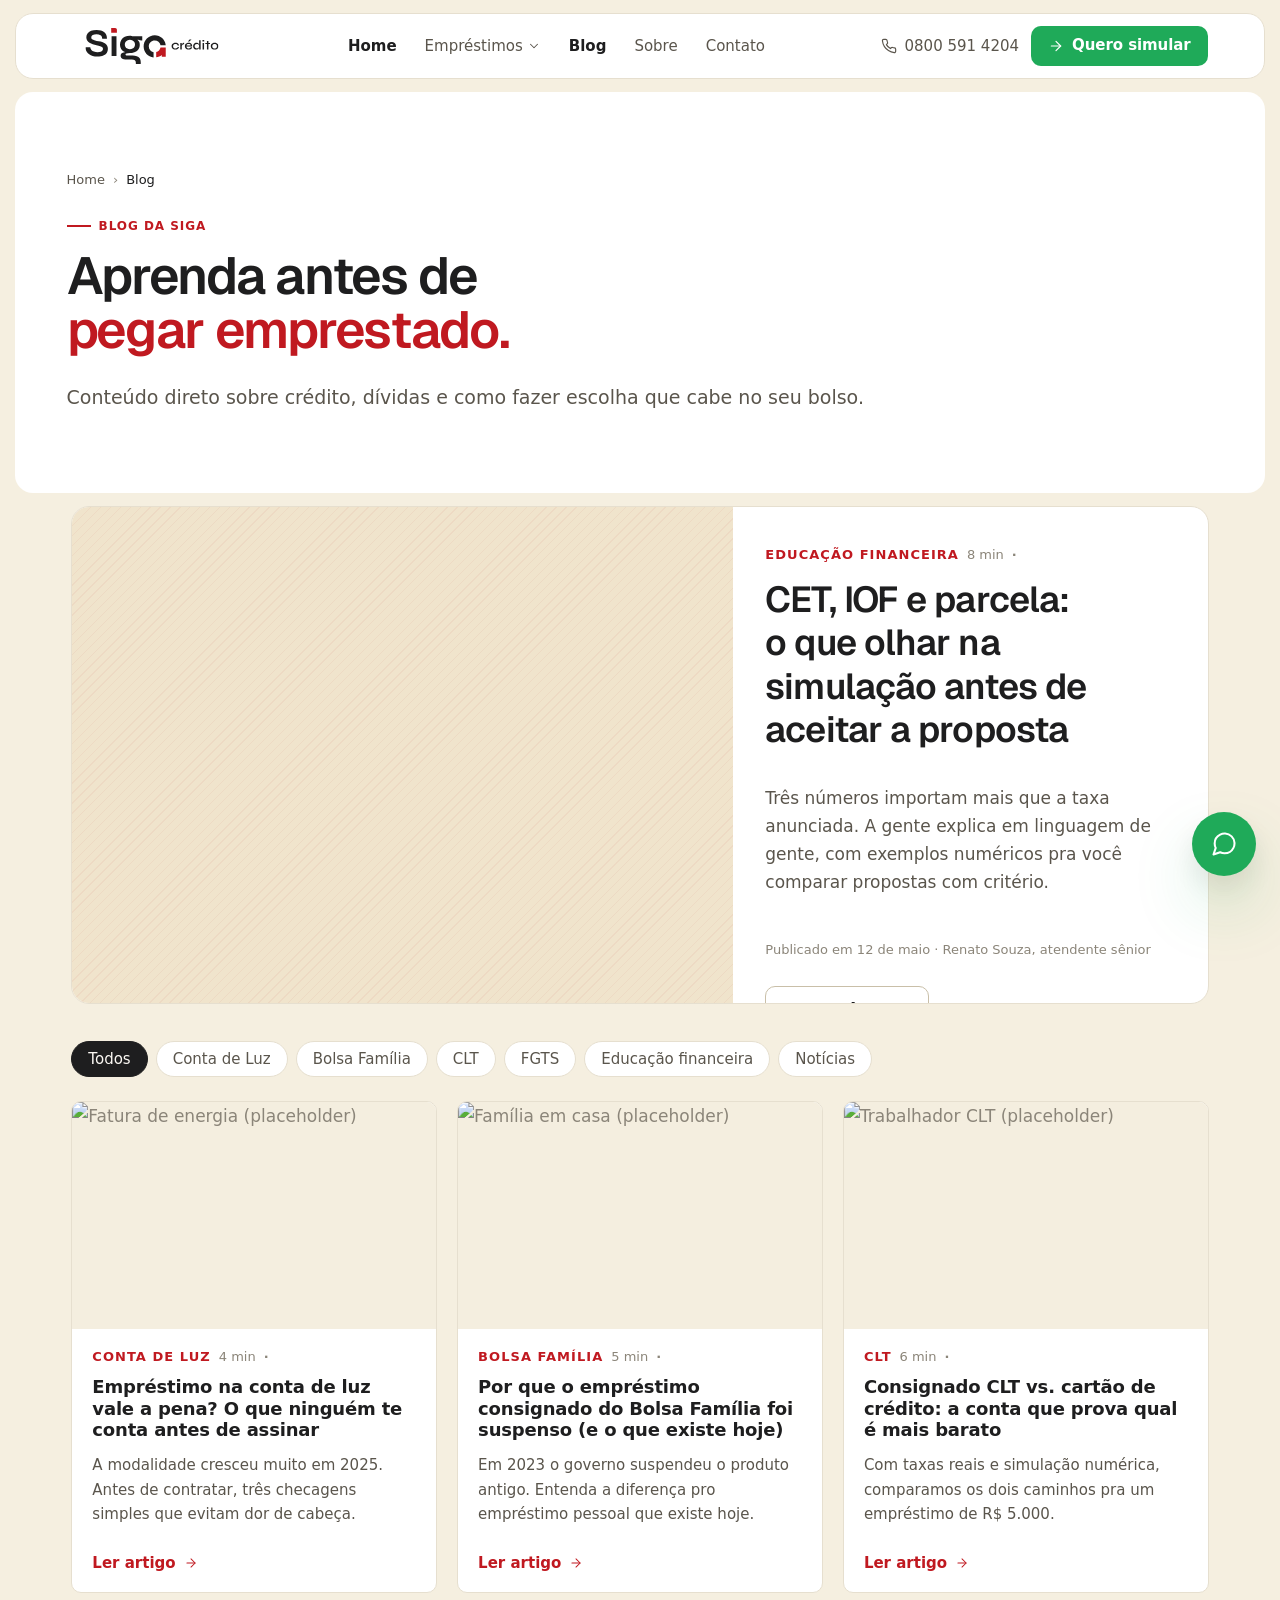
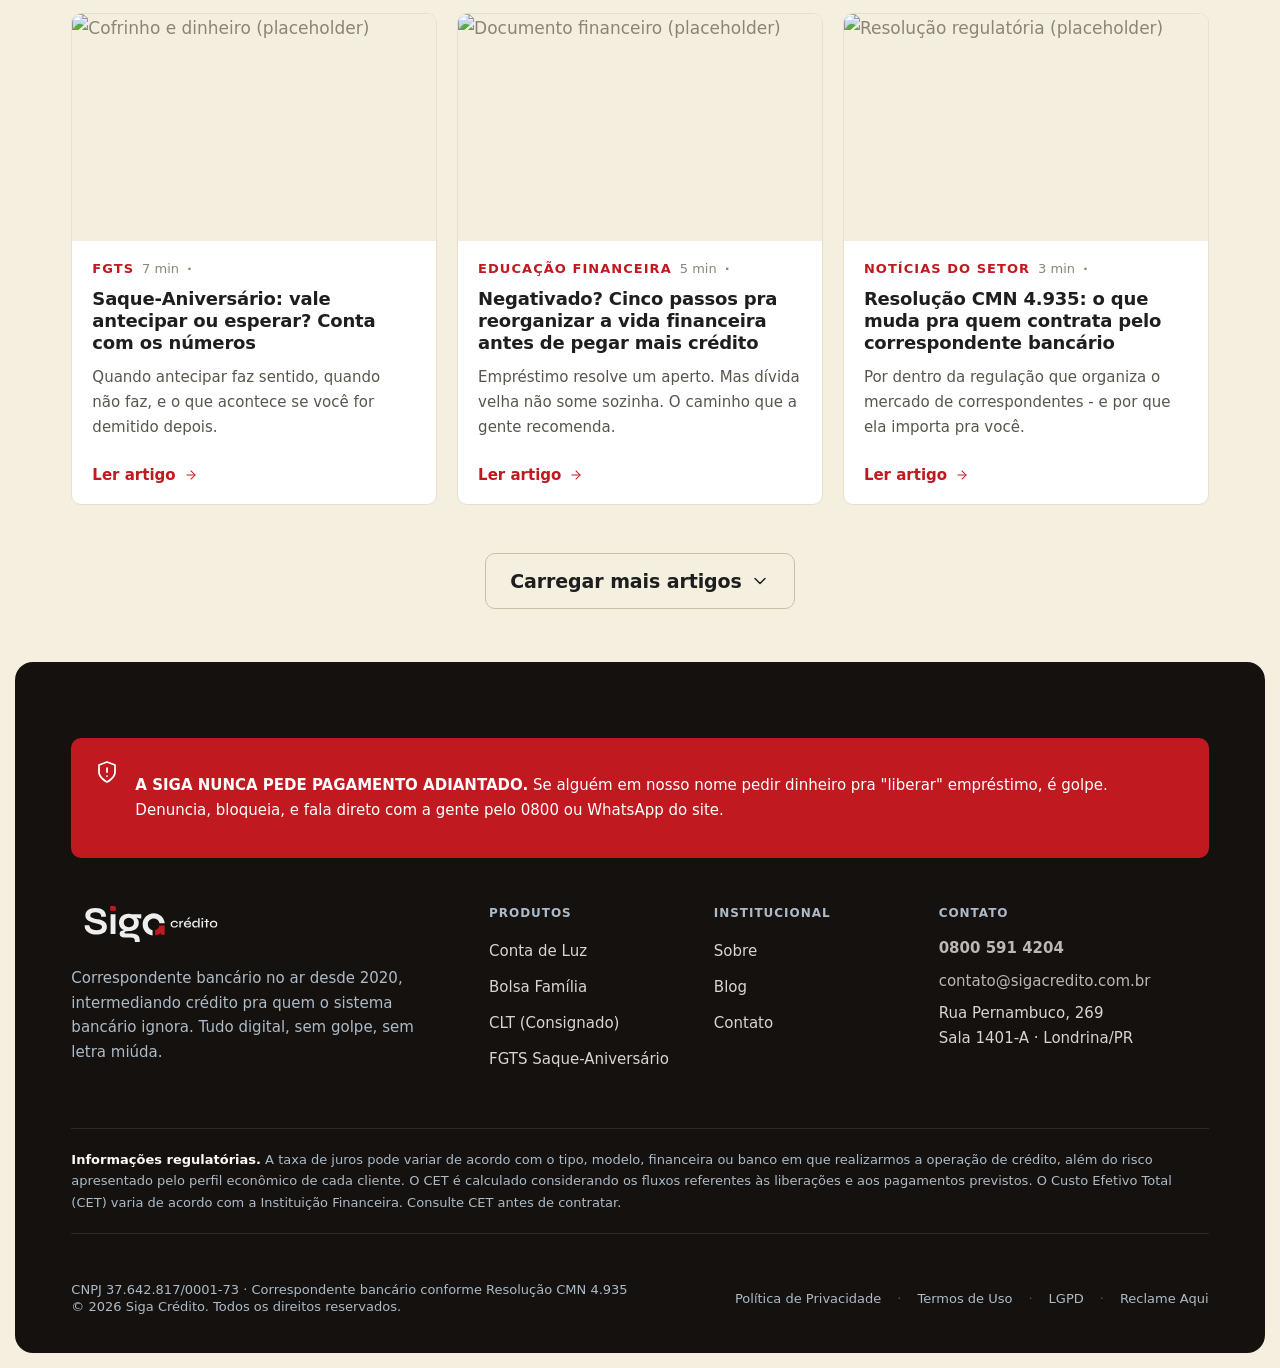
==== commit 7ec4246e: "Páginas restantes: padroniza header/FAB + Quero simular (contato, blog, regulatórias) - Header e dra" ====
--- a/blog/index.html
+++ b/blog/index.html
@@ -41,7 +41,7 @@
     </nav>
     <div class="header-actions">
       <a class="header-phone" href="tel:08005914204"><svg width="16" height="16" viewBox="0 0 24 24" fill="none" stroke="currentColor" stroke-width="1.75" stroke-linecap="round" stroke-linejoin="round" aria-hidden="true"><path d="M22 16.92v3a2 2 0 0 1-2.18 2 19.79 19.79 0 0 1-8.63-3.07 19.5 19.5 0 0 1-6-6 19.79 19.79 0 0 1-3.07-8.67A2 2 0 0 1 4.11 2h3a2 2 0 0 1 2 1.72 12.84 12.84 0 0 0 .7 2.81 2 2 0 0 1-.45 2.11L8.09 9.91a16 16 0 0 0 6 6l1.27-1.27a2 2 0 0 1 2.11-.45 12.84 12.84 0 0 0 2.81.7A2 2 0 0 1 22 16.92z"/></svg> 0800 591 4204</a>
-      <a class="btn btn-primary btn-sm" href="https://wa.me/5543999999999" rel="noopener" target="_blank"><svg class="icon icon-sm" viewBox="0 0 24 24" fill="none" stroke="currentColor" stroke-width="1.75" stroke-linecap="round" stroke-linejoin="round" aria-hidden="true"><path d="M21 11.5a8.38 8.38 0 0 1-.9 3.8 8.5 8.5 0 0 1-7.6 4.7 8.38 8.38 0 0 1-3.8-.9L3 21l1.9-5.7a8.38 8.38 0 0 1-.9-3.8 8.5 8.5 0 0 1 4.7-7.6 8.38 8.38 0 0 1 3.8-.9h.5a8.48 8.48 0 0 1 8 8v.5z"/></svg> Simular</a>
+      <button type="button" class="btn btn-primary btn-sm" data-open-modal><svg class="icon icon-sm" viewBox="0 0 24 24" fill="none" stroke="currentColor" stroke-width="1.75" stroke-linecap="round" stroke-linejoin="round" aria-hidden="true"><line x1="5" y1="12" x2="19" y2="12"/><polyline points="12 5 19 12 12 19"/></svg> Quero simular</button>
       <button class="menu-toggle" data-menu-toggle aria-label="Abrir menu" aria-expanded="false"><svg width="22" height="22" viewBox="0 0 24 24" fill="none" stroke="currentColor" stroke-width="1.75" stroke-linecap="round" stroke-linejoin="round" aria-hidden="true"><line x1="3" y1="6" x2="21" y2="6"/><line x1="3" y1="12" x2="21" y2="12"/><line x1="3" y1="18" x2="21" y2="18"/></svg></button>
     </div>
   </div>
@@ -67,7 +67,7 @@
     <a href="../contato.html">Contato</a>
   </nav>
   <div class="mobile-menu-cta">
-    <a class="btn btn-primary btn-lg" href="https://wa.me/5543999999999" rel="noopener" target="_blank">Simular pelo WhatsApp</a>
+    <button type="button" class="btn btn-primary btn-lg" data-open-modal>Quero simular</button>
     <a class="btn btn-ghost btn-lg" href="tel:08005914204">Ligar grátis · 0800 591 4204</a>
   </div>
 </div>
@@ -218,8 +218,8 @@
   </div>
 </footer>
 
-<a class="fab" href="https://wa.me/5543999999999" rel="noopener" target="_blank" aria-label="Falar pelo WhatsApp"><svg width="28" height="28" viewBox="0 0 24 24" fill="none" stroke="currentColor" stroke-width="1.75" stroke-linecap="round" stroke-linejoin="round" aria-hidden="true"><path d="M21 11.5a8.38 8.38 0 0 1-.9 3.8 8.5 8.5 0 0 1-7.6 4.7 8.38 8.38 0 0 1-3.8-.9L3 21l1.9-5.7a8.38 8.38 0 0 1-.9-3.8 8.5 8.5 0 0 1 4.7-7.6 8.38 8.38 0 0 1 3.8-.9h.5a8.48 8.48 0 0 1 8 8v.5z"/></svg></a>
-
-<script src="../js/main.js?v=4" defer></script>
+<a class="fab" href="https://wa.me/5543988014727" rel="noopener" target="_blank" aria-label="Falar pelo WhatsApp"><svg width="28" height="28" viewBox="0 0 24 24" fill="none" stroke="currentColor" stroke-width="1.75" stroke-linecap="round" stroke-linejoin="round" aria-hidden="true"><path d="M21 11.5a8.38 8.38 0 0 1-.9 3.8 8.5 8.5 0 0 1-7.6 4.7 8.38 8.38 0 0 1-3.8-.9L3 21l1.9-5.7a8.38 8.38 0 0 1-.9-3.8 8.5 8.5 0 0 1 4.7-7.6 8.38 8.38 0 0 1 3.8-.9h.5a8.48 8.48 0 0 1 8 8v.5z"/></svg></a>
+
+<script src="../js/main.js?v=5" defer></script>
 </body>
 </html>
--- a/css/custom.css
+++ b/css/custom.css
@@ -89,10 +89,10 @@
   cursor: pointer;
   background: none;
   border: none;
-  font: inherit;
-  color: inherit;
   padding: var(--s-2) var(--s-3);
   border-radius: var(--r-sm);
+  /* font + color herdam de .nav-link (mesma especificidade, mas .nav-link
+     vem antes no CSS — então essa regra só zera os defaults de <button>) */
 }
 .nav-dropdown-trigger svg { transition: transform 200ms ease-out; }
 .nav-dropdown[aria-expanded="true"] .nav-dropdown-trigger svg { transform: rotate(180deg); }
@@ -157,6 +157,15 @@
 }
 @media (min-width: 1024px) { .menu-toggle { display: none; } }
 .menu-toggle:hover { background: var(--surface-2); }
+
+/* Mobile pequeno (< 480): esconde CTA do header e aperta padding
+   (FAB + drawer mobile já oferecem WhatsApp/0800) */
+@media (max-width: 479px) {
+  .site-header .header-actions > .btn-primary { display: none; }
+  .site-header .container { padding-inline: var(--s-4); }
+  .site-header .container { gap: var(--s-2); }
+  .site-logo { height: 32px; }
+}
 
 .mobile-menu {
   position: fixed;
@@ -393,6 +402,11 @@
 @media (min-width: 640px) { .product-selector { grid-template-columns: repeat(2, 1fr); } }
 @media (min-width: 1024px) { .product-selector { grid-template-columns: repeat(4, 1fr); } }
 
+/* Compromissos (Sobre): 3 cards, layout 1 → 3 cols (sem etapa intermediária) */
+.compromissos-grid { grid-template-columns: 1fr; }
+@media (min-width: 768px) { .compromissos-grid { grid-template-columns: repeat(3, 1fr); } }
+@media (min-width: 1024px) { .compromissos-grid { grid-template-columns: repeat(3, 1fr); } }
+
 .product-card {
   position: relative;
   background: var(--surface);
@@ -566,6 +580,47 @@
 .partner-logo.is-text:hover {
   color: var(--brand-ink);
   opacity: 1;
+}
+
+/* ------------------------------------------------------------
+   LOGO MARQUEE (concessionárias / bancos parceiros)
+   Colorido, tamanhos padronizados, movimento lento direita→esquerda.
+   Sem hover (95% mobile). Reaproveita keyframe ticker-scroll.
+   ------------------------------------------------------------ */
+.partners-marquee {
+  overflow: hidden;
+  -webkit-mask-image: linear-gradient(90deg, transparent, #000 7%, #000 93%, transparent);
+  mask-image: linear-gradient(90deg, transparent, #000 7%, #000 93%, transparent);
+}
+.partners-marquee-track {
+  display: flex;
+  align-items: center;
+  gap: clamp(36px, 6vw, 80px);
+  width: max-content;
+  animation: ticker-scroll 32s linear infinite;
+}
+.partners-marquee:hover .partners-marquee-track { animation-play-state: paused; }
+@media (prefers-reduced-motion: reduce) {
+  .partners-marquee-track { animation: none; transform: translateX(0); }
+}
+.partners-marquee-item {
+  display: flex;
+  align-items: center;
+  justify-content: center;
+  flex: 0 0 auto;
+  height: 44px;
+}
+.partners-marquee-item img {
+  height: 38px;
+  width: auto;
+  max-width: 160px;
+  object-fit: contain;
+}
+.partners-marquee-item.is-text {
+  font: 700 clamp(1.0625rem, 1.6vw, 1.375rem) var(--font-display);
+  color: var(--brand-red);
+  letter-spacing: var(--tr-tight);
+  white-space: nowrap;
 }
 
 /* ------------------------------------------------------------
@@ -963,7 +1018,8 @@
   justify-content: center;
   flex-shrink: 0;
 }
-.info-note-title { font: 600 var(--fs-h4)/var(--lh-snug) var(--font-text); margin-bottom: var(--s-2); color: var(--brand-ink); max-width: 44ch; }
+.info-note-title { font: 600 var(--fs-h4)/var(--lh-snug) var(--font-text); margin-bottom: var(--s-2); color: var(--brand-ink); max-width: none; white-space: nowrap; }
+@media (max-width: 768px) { .info-note-title { white-space: normal; } }
 .info-note-body { font: 400 var(--fs-body)/var(--lh-body) var(--font-text); color: var(--text); max-width: none; }
 .info-note-body strong { color: var(--brand-ink); font-weight: 600; }
 .info-note-cta { margin-top: var(--s-4); }
@@ -995,7 +1051,8 @@
 .cta-center .section-eyebrow { justify-content: center; }
 .cta-center .section-title { max-width: 26ch; margin: 0 auto; }
 .cta-center .section-lead { max-width: 56ch; margin: 0 auto; }
-.cta-center .cta-row-actions { justify-content: center; margin-top: var(--s-3); }
+.cta-center .cta-row-actions { display: flex; flex-wrap: wrap; gap: var(--s-3); justify-content: center; align-items: center; margin-top: var(--s-3); }
+.cta-center .cta-row-actions .btn { vertical-align: middle; align-self: center; }
 .cta-center-trust {
   list-style: none;
   padding: 0;
@@ -2044,32 +2101,17 @@
 .partners-ticker-block:hover .partners-ticker-track { animation-play-state: paused; }
 
 .partners-ticker-item {
-  font: 600 clamp(1.0625rem, 1.35vw, 1.375rem) var(--font-display);
-  color: var(--text-subtle);
+  font: 700 clamp(1.0625rem, 1.35vw, 1.375rem) var(--font-display);
+  color: var(--brand-red);
   letter-spacing: var(--tr-tight);
   white-space: nowrap;
-  opacity: 0.55;
-  transition: opacity 200ms ease-out;
 }
 .partners-ticker-item img {
   display: block;
-  max-width: 150px;
-  max-height: 32px;
+  height: 32px;
+  width: auto;
+  max-width: 180px;
   object-fit: contain;
-  filter: grayscale(1);
-  opacity: .9;
-  transition: filter 220ms ease-out, opacity 220ms ease-out, transform 220ms ease-out;
-}
-.partners-ticker-item:hover {
-  opacity: 0.95;
-}
-.partners-ticker-item:hover img {
-  filter: grayscale(0);
-  opacity: 1;
-  transform: translateY(-1px);
-}
-.partners-ticker-item.is-text:hover {
-  color: var(--brand-ink);
 }
 
 @keyframes ticker-scroll {
@@ -2366,7 +2408,7 @@
   border-right: 1px solid var(--border);
   position: relative;
 }
-@media (max-width: 767px) { .process-strip-step { border-right: none; border-bottom: 1px solid var(--border); } }
+@media (max-width: 767px) { .process-strip-step { border-right: none; border-bottom: 1px solid var(--border); text-align: center; } }
 .process-strip-step:last-child { border-right: none; }
 .process-strip-num {
   font: 700 clamp(2.5rem, 4vw, 3rem)/1 var(--font-display);
@@ -2492,6 +2534,36 @@
 .fraud-band-actions { display: flex; flex-wrap: wrap; gap: var(--s-3); }
 .fraud-band .btn-ghost { color: var(--text-on-dark); border-color: rgba(251,248,243,.3); }
 .fraud-band .btn-ghost:hover { background: rgba(251,248,243,.1); }
+/* Botão 0800 no selo — fundo creme p/ destacar do bloco escuro (não preto-sobre-preto) */
+.fraud-band-phone { background: var(--brand-cream); color: var(--brand-ink); border-color: transparent; }
+.fraud-band-phone:hover { background: #E6D5B5; transform: translateY(-1px); }
+.fraud-band-phone .icon { color: var(--brand-red); }
+
+/* Selo de Compromisso — mobile: center alignment + glow ajustado ao centro */
+@media (max-width: 1023px) {
+  .fraud-band::after {
+    width: 100%;
+    background: radial-gradient(circle at 50% 22%, rgba(192,25,32,.22), transparent 55%);
+  }
+  .fraud-band-grid {
+    grid-template-columns: 1fr;
+    justify-items: center;
+    text-align: center;
+  }
+  .fraud-band-seal { width: 160px; height: 160px; }
+  .fraud-band-seal svg { width: 64px; height: 64px; }
+  .fraud-band-eyebrow,
+  .fraud-band-title,
+  .fraud-band-body { text-align: center; margin-left: auto; margin-right: auto; }
+  .fraud-band-actions { justify-content: center; }
+  .fraud-pillars { text-align: center; }
+  .fraud-band .fraud-pillar {
+    flex-direction: column;
+    align-items: center;
+    gap: var(--s-2);
+    text-align: center;
+  }
+}
 
 /* Pillars list inside fraud band (3 mini claims) */
 .fraud-pillars {
@@ -2822,7 +2894,7 @@
   font-size: clamp(2.5rem, 5.5vw, 4.5rem);
   max-width: 16ch;
   line-height: 1;
-  margin: 0;
+  margin: 0 0 var(--s-4);
 }
 .hero-text-block .hero-headline em {
   font-style: normal;
@@ -2832,7 +2904,7 @@
   font: 400 var(--fs-lead)/var(--lh-body) var(--font-text);
   color: var(--text-muted);
   max-width: 48ch;
-  margin: 0;
+  margin: 0 0 var(--s-4);
 }
 
 .hero-photo-block {
@@ -3159,10 +3231,23 @@
   .hero-photo-block.hero-motion-ready.is-animated .hero-v3-data-bars span:nth-child(6) { transition-delay: 1320ms; }
 }
 
-/* Hide some floating elements on small viewports to avoid clutter */
+/* Hide floating pills on mobile and pin data card to bottom of photo */
 @media (max-width: 1023px) {
-  .hero-v3-pill.is-right { display: none; }
-  .hero-v3-data { position: static; transform: none; margin-top: var(--s-4); min-width: 0; width: 100%; }
+  .hero-v3-pill { display: none; }
+  .hero-v3-data {
+    position: absolute;
+    bottom: var(--s-4);
+    left: var(--s-4);
+    right: var(--s-4);
+    width: auto;
+    max-width: none;
+    min-width: 0;
+    padding: var(--s-3) var(--s-4);
+    margin: 0;
+  }
+  .hero-v3-data-head { margin-bottom: var(--s-2); }
+  .hero-v3-data-value { font-size: clamp(1.75rem, 7vw, 2.25rem); margin-bottom: var(--s-2); }
+  .hero-v3-data-bars { height: 22px; }
 }
 
 /* ============================================================
@@ -3343,3 +3428,289 @@
 }
 
 body.has-modal-open { overflow: hidden; }
+
+/* ============================================================
+   CONTATO — split heads + form-aside + social tiles
+   ============================================================ */
+
+/* Split section head: eyebrow+h2 on the left, lead inline on the right */
+.section-head-split {
+  display: grid;
+  grid-template-columns: 1fr;
+  gap: var(--s-6);
+  align-items: end;
+  margin-bottom: var(--s-12);
+}
+@media (min-width: 900px) {
+  .section-head-split { grid-template-columns: 1.1fr 1fr; gap: var(--s-12); }
+}
+.section-head-split .section-eyebrow { margin-bottom: var(--s-4); }
+.section-head-split .section-title { margin: 0; max-width: 22ch; }
+.section-head-split .section-lead { margin: 0; max-width: 52ch; }
+@media (min-width: 900px) {
+  .section-head-split .section-lead { padding-bottom: 4px; }
+}
+
+/* Contact form 2-col grid: info aside left, form card right */
+.contact-form-grid {
+  display: grid;
+  grid-template-columns: 1fr;
+  gap: var(--s-10);
+  align-items: start;
+}
+
+.form-aside-head { display: block; }
+.form-aside-head .section-title { margin-bottom: var(--s-4); }
+.form-aside-head .section-lead { margin-bottom: 0; }
+@media (min-width: 900px) {
+  .contact-form-grid { grid-template-columns: 1fr 1.15fr; gap: var(--s-12); }
+}
+
+.form-aside { display: flex; flex-direction: column; gap: var(--s-8); }
+
+.form-aside-steps {
+  list-style: none;
+  padding: 0;
+  margin: 0;
+  display: flex;
+  flex-direction: column;
+  gap: var(--s-6);
+  counter-reset: step;
+}
+.form-aside-steps li {
+  display: grid;
+  grid-template-columns: 40px 1fr;
+  gap: var(--s-4);
+  align-items: start;
+}
+.form-aside-steps li::before {
+  counter-increment: step;
+  content: counter(step, decimal-leading-zero);
+  width: 40px; height: 40px;
+  border-radius: var(--r-full);
+  background: var(--surface);
+  border: 1px solid var(--border-strong);
+  color: var(--brand-red);
+  display: flex;
+  align-items: center;
+  justify-content: center;
+  font: 600 var(--fs-small) var(--font-display);
+  letter-spacing: -0.01em;
+}
+.form-aside-step-title {
+  font: 600 var(--fs-body) var(--font-text);
+  color: var(--brand-ink);
+  margin: 6px 0 4px;
+}
+.form-aside-step-desc {
+  font-size: var(--fs-small);
+  color: var(--text-muted);
+  margin: 0;
+  line-height: var(--lh-body);
+}
+
+.form-aside-trust {
+  display: grid;
+  grid-template-columns: 24px 1fr;
+  gap: var(--s-3);
+  align-items: start;
+  padding: var(--s-5);
+  background: var(--surface);
+  border: 1px solid var(--border);
+  border-radius: var(--r-md);
+}
+.form-aside-trust svg { color: var(--brand-red); margin-top: 2px; }
+.form-aside-trust p { margin: 0; font-size: var(--fs-small); color: var(--text-muted); line-height: var(--lh-body); }
+.form-aside-trust strong { color: var(--brand-ink); display: block; margin-bottom: 4px; font-weight: 600; }
+
+/* Social tiles — square, larger, sits inline with section head */
+.socials-tiles {
+  display: grid;
+  grid-template-columns: repeat(4, 1fr);
+  gap: var(--s-3);
+  width: 100%;
+}
+.social-tile {
+  aspect-ratio: 1;
+  display: flex;
+  flex-direction: column;
+  align-items: center;
+  justify-content: center;
+  gap: var(--s-3);
+  background: var(--surface);
+  border: 1px solid var(--border);
+  border-radius: var(--r-md);
+  text-decoration: none;
+  color: var(--brand-ink);
+  transition: transform 200ms ease-out, box-shadow 200ms ease-out, border-color 200ms ease-out;
+}
+.social-tile:hover {
+  transform: translateY(-2px);
+  box-shadow: var(--shadow-md);
+  border-color: var(--border-strong);
+}
+.social-tile svg {
+  width: 32px;
+  height: 32px;
+  color: var(--brand-ink);
+  transition: color 200ms ease-out;
+}
+.social-tile:hover svg { color: var(--brand-red); }
+.social-tile-label { font: 600 var(--fs-small) var(--font-text); }
+@media (max-width: 640px) {
+  .socials-tiles { grid-template-columns: repeat(2, 1fr); }
+}
+
+/* ============================================================
+   MOBILE — center-align section heads (eyebrow, title, lead, CTA row)
+   ============================================================ */
+@media (max-width: 767px) {
+  /* Partners ticker — stack label above logos, centered */
+  .partners-ticker-row {
+    grid-template-columns: 1fr;
+    text-align: center;
+    gap: var(--s-4);
+  }
+
+  /* Section heads — text alignment + 16px gap padrão entre eyebrow/h2/lead */
+  .block .section-eyebrow,
+  .block .section-title,
+  .block .section-lead {
+    text-align: center;
+  }
+  .block .section-eyebrow { margin-bottom: var(--s-4); }
+  .block .section-title { margin-bottom: var(--s-4); margin-left: auto; margin-right: auto; }
+  .block .section-lead { margin-bottom: var(--s-6); margin-left: auto; margin-right: auto; }
+
+  /* Section-head-row (title left + link right on desktop) → stacked centered */
+  .section-head-row {
+    justify-content: center;
+    text-align: center;
+    gap: 0;
+    margin-bottom: var(--s-6);
+  }
+  /* lead <p> herda margin-top 1em do user-agent — zerar */
+  .block .section-lead { margin-top: 0; }
+  .section-head-row .section-lead,
+  .section-head-split .section-lead { margin-top: 0; }
+
+  /* Section-head-split (eyebrow+h2 esq, lead dir on desktop) → centered */
+  .section-head-split { text-align: center; }
+  .section-head-split .section-title,
+  .section-head-split .section-lead { margin-left: auto; margin-right: auto; }
+
+  /* FAQ + cta-center already centered on desktop, stay centered */
+
+  /* Generic CTA rows under heads */
+  .block .head-cta,
+  .block .cta-row-actions,
+  .block .hero-v3-actions {
+    justify-content: center;
+  }
+
+  /* Carrosséis horizontais — product bento + depoimentos */
+  .product-bento,
+  .test-row,
+  .testimonials {
+    display: flex;
+    grid-template-columns: none;
+    grid-auto-rows: auto;
+    overflow-x: auto;
+    overflow-y: visible;
+    scroll-snap-type: x mandatory;
+    scrollbar-width: none;
+    -webkit-overflow-scrolling: touch;
+    gap: var(--s-3);
+    padding-bottom: var(--s-4);
+    margin-inline: calc(var(--container-pad) * -1);
+    padding-inline: var(--container-pad);
+    min-height: 0;
+  }
+  .product-bento::-webkit-scrollbar,
+  .test-row::-webkit-scrollbar,
+  .testimonials::-webkit-scrollbar { display: none; }
+  .product-bento > * {
+    flex: 0 0 85%;
+    scroll-snap-align: start;
+    min-height: 320px;
+  }
+  .test-row > *,
+  .testimonials > * {
+    flex: 0 0 88%;
+    scroll-snap-align: start;
+  }
+
+  /* Bora resolver — checklist com check+texto left dentro de cada row, lista centrada como bloco */
+  .cta-center-trust {
+    width: max-content;
+    max-width: 100%;
+    margin-inline: auto;
+    align-items: flex-start;
+    text-align: left;
+  }
+  .cta-center-trust li { align-items: flex-start; }
+  .cta-center-trust li svg { margin-top: 5px; }
+
+  /* Rodapé centralizado por completo no mobile */
+  .footer-anti-fraud {
+    flex-direction: column;
+    align-items: center;
+    text-align: center;
+  }
+  .footer-grid { text-align: center; }
+  .footer-brand { display: flex; flex-direction: column; align-items: center; }
+  .footer-brand p { max-width: none; margin-inline: auto; }
+  .footer-col ul { align-items: center; }
+  .footer-reg { text-align: center; }
+  .footer-bottom {
+    flex-direction: column;
+    justify-content: center;
+    text-align: center;
+  }
+  .footer-bottom-meta,
+  .footer-legal { justify-content: center; }
+  .site-footer .socials { justify-content: center; }
+
+  /* Blog list (Conteúdos complementares) — vira carrossel de cards verticais */
+  .editorial-v2 { grid-template-columns: minmax(0, 1fr); }
+  .editorial-v2-list-wrap { min-width: 0; width: 100%; }
+  .editorial-v2-list-wrap .editorial-v2-list {
+    flex-direction: row;
+    width: 100%;
+    max-width: 100%;
+    overflow-x: auto;
+    overflow-y: visible;
+    scroll-snap-type: x mandatory;
+    scrollbar-width: none;
+    -webkit-overflow-scrolling: touch;
+    gap: var(--s-3);
+    padding-bottom: var(--s-4);
+    margin-inline: calc(var(--container-pad) * -1);
+    padding-inline: var(--container-pad);
+    align-items: stretch;
+  }
+  .editorial-v2-list-wrap .editorial-v2-list::-webkit-scrollbar { display: none; }
+  .editorial-v2-list-wrap .editorial-v2-list li {
+    flex: 0 0 78%;
+    scroll-snap-align: start;
+    display: flex;
+    flex-direction: column;
+  }
+  .editorial-v2-list-wrap .editorial-v2-list a {
+    grid-template-columns: 1fr;
+    padding: 0;
+    padding-bottom: var(--s-4);
+    align-items: stretch;
+    display: flex;
+    flex-direction: column;
+    height: 100%;
+  }
+  .editorial-v2-list-wrap .editorial-v2-list-thumb {
+    aspect-ratio: 16/10;
+    border-radius: 0;
+    width: 100%;
+    height: auto;
+  }
+  .editorial-v2-list-wrap .editorial-v2-list-meta { padding-inline: var(--s-4); margin-top: var(--s-4); }
+  .editorial-v2-list-wrap .editorial-v2-list-title { padding-inline: var(--s-4); }
+}
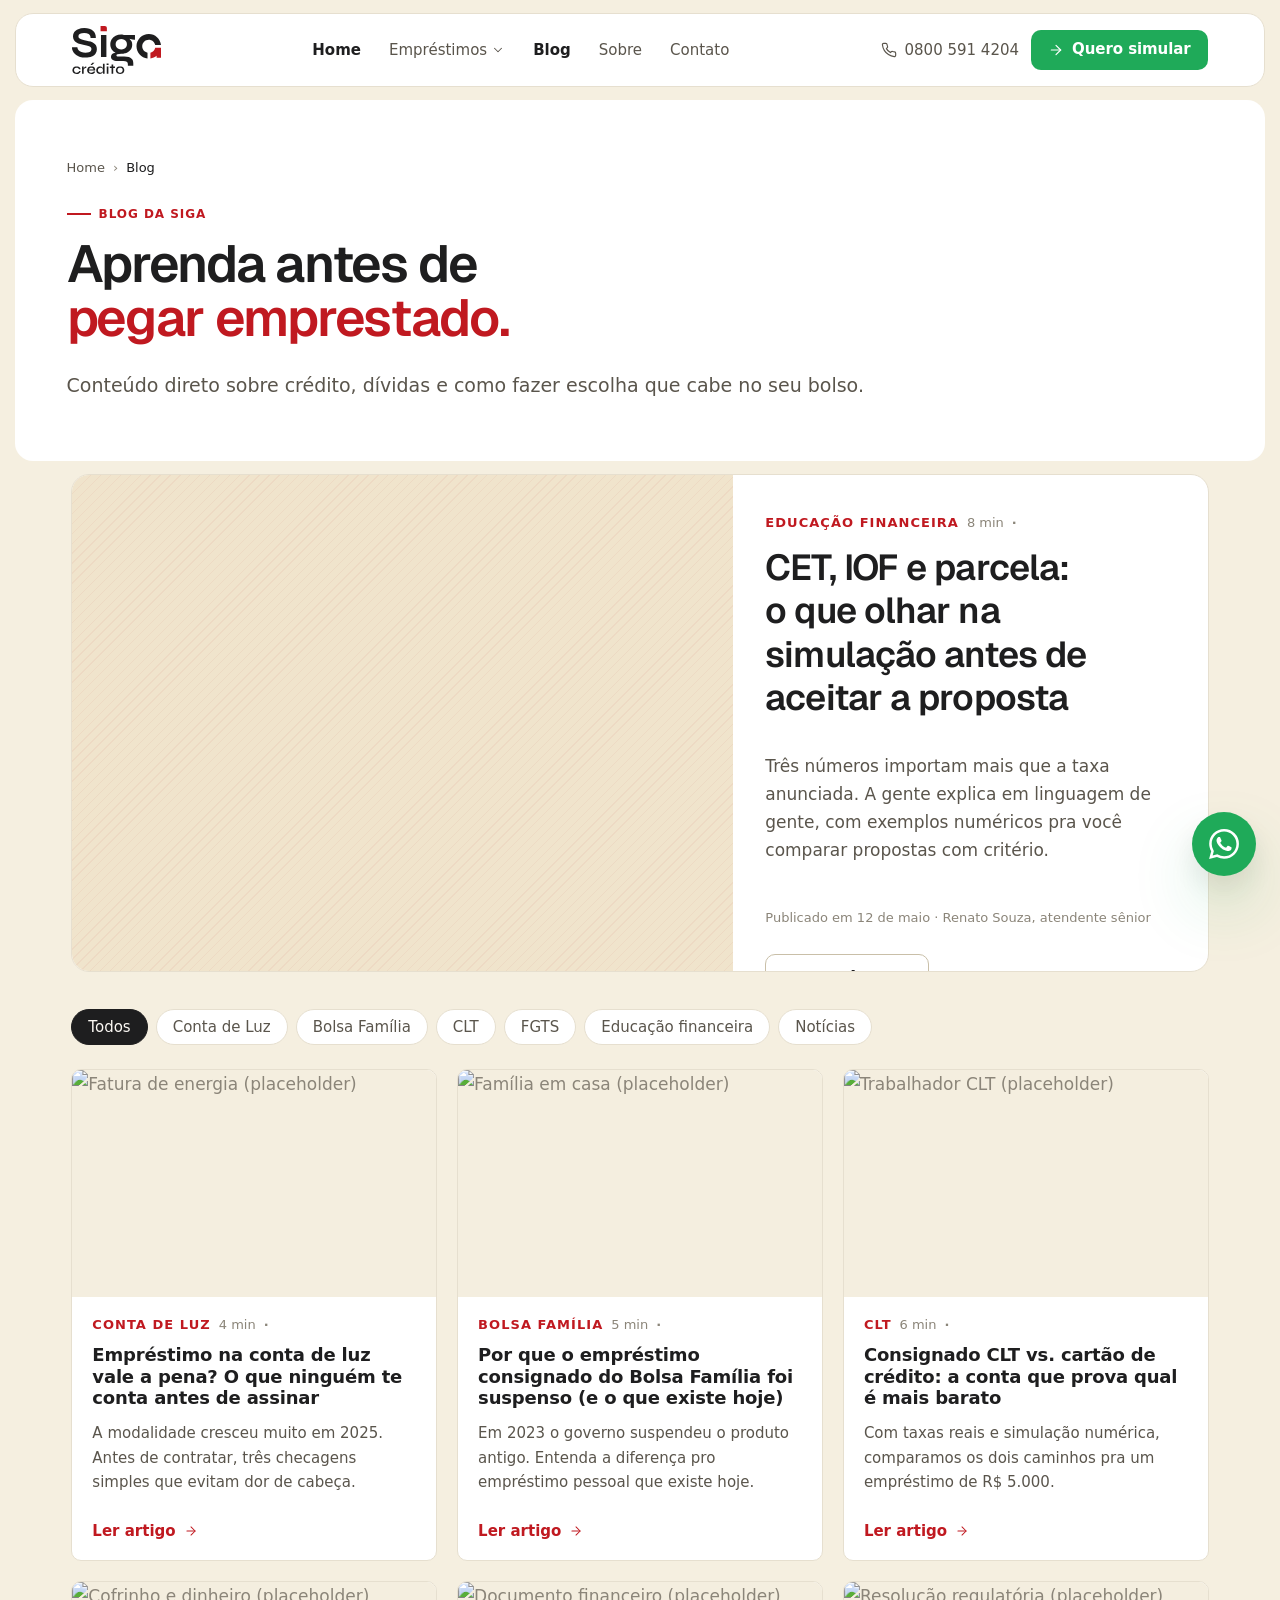
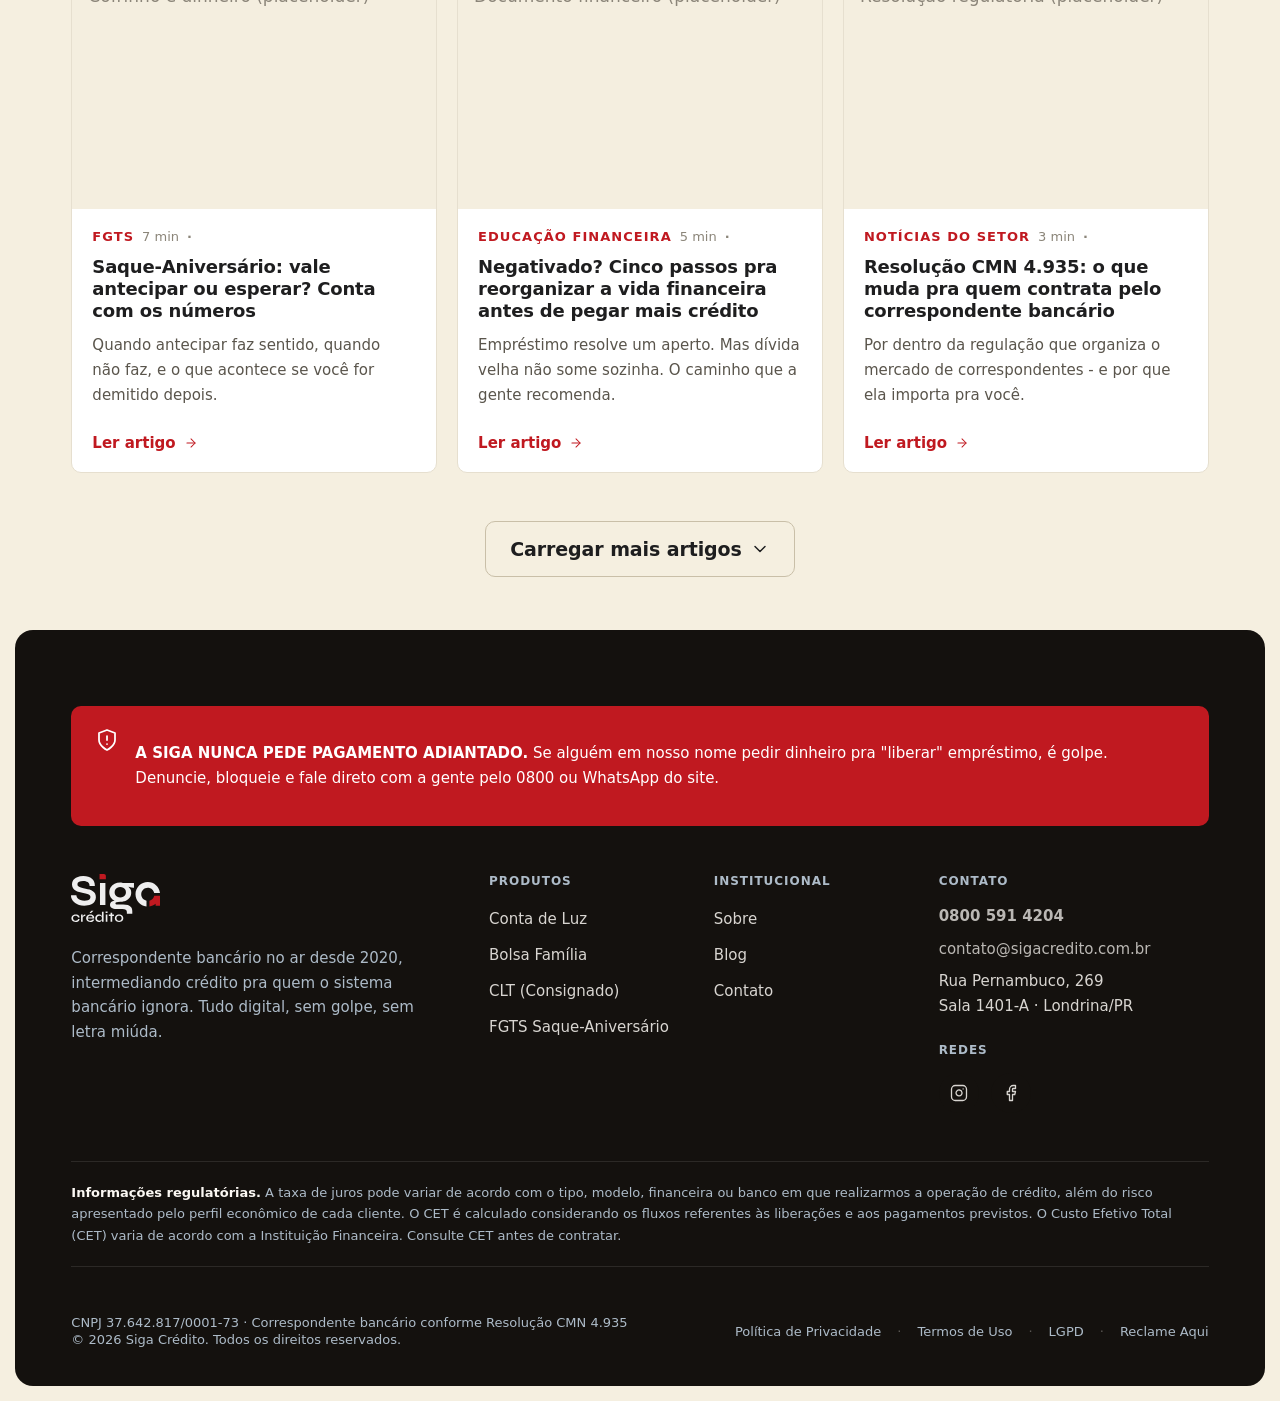
==== commit 5df763eb: "Ajustes finais do cliente: copy, formulário, mobile e fotos - Pix -> "dinheiro na conta" em todo o s" ====
--- a/blog/index.html
+++ b/blog/index.html
@@ -23,16 +23,16 @@
 
 <header class="site-header">
   <div class="container">
-    <a href="../index.html" class="site-logo"><img src="../my_brand_assets/Logo/Horizontal/Dark - on Light BG.svg" alt="Siga Crédito" width="160" height="36"></a>
+    <a href="../index.html" class="site-logo"><img src="../my_brand_assets/Logo/Stacked/Dark - on Light BG.svg" alt="Siga Crédito" width="89" height="48"></a>
     <nav class="main-nav" aria-label="Principal">
       <a class="nav-link" href="../index.html" data-nav-key="home">Home</a>
       <div class="nav-dropdown" aria-expanded="false">
         <button class="nav-link nav-dropdown-trigger" data-nav-key="produtos" aria-haspopup="true">Empréstimos <svg width="14" height="14" viewBox="0 0 24 24" fill="none" stroke="currentColor" stroke-width="1.75" stroke-linecap="round" stroke-linejoin="round" aria-hidden="true"><polyline points="6 9 12 15 18 9"/></svg></button>
         <div class="nav-dropdown-menu" role="menu">
-          <a class="dropdown-item" href="../conta-de-luz.html" role="menuitem"><span class="dropdown-item-title">Conta de Luz</span><span class="dropdown-item-sub">De R$ 400 a R$ 4.000 · Pix em 24h</span></a>
-          <a class="dropdown-item" href="../bolsa-familia.html" role="menuitem"><span class="dropdown-item-title">Bolsa Família</span><span class="dropdown-item-sub">Até R$ 700 · Sem desconto no benefício</span></a>
+          <a class="dropdown-item" href="../conta-de-luz.html" role="menuitem"><span class="dropdown-item-title">Conta de Luz</span><span class="dropdown-item-sub">De R$ 400 a R$ 4.000 · Dinheiro em 24h</span></a>
+          <a class="dropdown-item" href="../bolsa-familia.html" role="menuitem"><span class="dropdown-item-title">Bolsa Família</span><span class="dropdown-item-sub">Até R$ 750 · Sem desconto no benefício</span></a>
           <a class="dropdown-item" href="../clt.html" role="menuitem"><span class="dropdown-item-title">CLT (Consignado)</span><span class="dropdown-item-sub">De R$ 1.000 a R$ 25.000 · Em 48x</span></a>
-          <a class="dropdown-item" href="../fgts.html" role="menuitem"><span class="dropdown-item-title">FGTS Saque-Aniversário</span><span class="dropdown-item-sub">Até R$ 29.000 · Pix em 1h30</span></a>
+          <a class="dropdown-item" href="../fgts.html" role="menuitem"><span class="dropdown-item-title">FGTS Saque-Aniversário</span><span class="dropdown-item-sub">Até R$ 29.000 · Dinheiro em 1h30</span></a>
         </div>
       </div>
       <a class="nav-link is-active" href="index.html" data-nav-key="blog">Blog</a>
@@ -49,7 +49,7 @@
 
 <div class="mobile-menu" data-mobile-menu aria-hidden="true" role="dialog" aria-label="Menu">
   <div class="mobile-menu-header">
-    <a href="../index.html" class="site-logo"><img src="../my_brand_assets/Logo/Horizontal/Dark - on Light BG.svg" alt="Siga Crédito" width="140" height="32"></a>
+    <a href="../index.html" class="site-logo"><img src="../my_brand_assets/Logo/Stacked/Dark - on Light BG.svg" alt="Siga Crédito" width="83" height="45"></a>
     <button class="menu-toggle" data-menu-close aria-label="Fechar menu"><svg width="22" height="22" viewBox="0 0 24 24" fill="none" stroke="currentColor" stroke-width="1.75" stroke-linecap="round" stroke-linejoin="round" aria-hidden="true"><line x1="18" y1="6" x2="6" y2="18"/><line x1="6" y1="6" x2="18" y2="18"/></svg></button>
   </div>
   <nav aria-label="Menu mobile">
@@ -57,7 +57,7 @@
     <details><summary>Empréstimos <svg width="18" height="18" viewBox="0 0 24 24" fill="none" stroke="currentColor" stroke-width="1.75" stroke-linecap="round" stroke-linejoin="round" aria-hidden="true"><polyline points="6 9 12 15 18 9"/></svg></summary>
       <div class="submenu">
         <a href="../conta-de-luz.html">Conta de Luz<span>De R$ 400 a R$ 4.000</span></a>
-        <a href="../bolsa-familia.html">Bolsa Família<span>Até R$ 700</span></a>
+        <a href="../bolsa-familia.html">Bolsa Família<span>Até R$ 750</span></a>
         <a href="../clt.html">CLT (Consignado)<span>De R$ 1.000 a R$ 25.000</span></a>
         <a href="../fgts.html">FGTS Saque-Aniversário<span>Até R$ 29.000</span></a>
       </div>
@@ -194,13 +194,18 @@
   <div class="container">
     <div class="footer-anti-fraud">
       <svg width="24" height="24" viewBox="0 0 24 24" fill="none" stroke="currentColor" stroke-width="1.75" stroke-linecap="round" stroke-linejoin="round" aria-hidden="true"><path d="M12 22s8-4 8-10V5l-8-3-8 3v7c0 6 8 10 8 10z"/><line x1="12" y1="8" x2="12" y2="12"/><line x1="12" y1="16" x2="12.01" y2="16"/></svg>
-      <p><strong>A SIGA NUNCA PEDE PAGAMENTO ADIANTADO.</strong> Se alguém em nosso nome pedir dinheiro pra "liberar" empréstimo, é golpe. Denuncia, bloqueia, e fala direto com a gente pelo 0800 ou WhatsApp do site.</p>
+      <p><strong>A SIGA NUNCA PEDE PAGAMENTO ADIANTADO.</strong> Se alguém em nosso nome pedir dinheiro pra "liberar" empréstimo, é golpe. Denuncie, bloqueie e fale direto com a gente pelo 0800 ou WhatsApp do site.</p>
     </div>
     <div class="footer-grid">
-      <div class="footer-brand"><a href="../index.html" class="site-logo"><img src="../my_brand_assets/Logo/Horizontal/Light - on Dark BG.svg" alt="Siga Crédito" width="160" height="36"></a><p>Correspondente bancário no ar desde 2020, intermediando crédito pra quem o sistema bancário ignora. Tudo digital, sem golpe, sem letra miúda.</p></div>
+      <div class="footer-brand"><a href="../index.html" class="site-logo"><img src="../my_brand_assets/Logo/Stacked/Light - on Dark BG.svg" alt="Siga Crédito" width="118" height="64"></a><p>Correspondente bancário no ar desde 2020, intermediando crédito pra quem o sistema bancário ignora. Tudo digital, sem golpe, sem letra miúda.</p></div>
       <div class="footer-col"><h4>Produtos</h4><ul><li><a href="../conta-de-luz.html">Conta de Luz</a></li><li><a href="../bolsa-familia.html">Bolsa Família</a></li><li><a href="../clt.html">CLT (Consignado)</a></li><li><a href="../fgts.html">FGTS Saque-Aniversário</a></li></ul></div>
       <div class="footer-col"><h4>Institucional</h4><ul><li><a href="../sobre.html">Sobre</a></li><li><a href="index.html">Blog</a></li><li><a href="../contato.html">Contato</a></li></ul></div>
-      <div class="footer-col footer-contact"><h4>Contato</h4><ul><li><a href="tel:08005914204"><strong>0800 591 4204</strong></a></li><li><a href="mailto:contato@sigacredito.com.br">contato@sigacredito.com.br</a></li><li>Rua Pernambuco, 269<br>Sala 1401-A · Londrina/PR</li></ul></div>
+      <div class="footer-col footer-contact"><h4>Contato</h4><ul><li><a href="tel:08005914204"><strong>0800 591 4204</strong></a></li><li><a href="mailto:contato@sigacredito.com.br">contato@sigacredito.com.br</a></li><li>Rua Pernambuco, 269<br>Sala 1401-A · Londrina/PR</li></ul>
+        <h4 style="margin-top: var(--s-6);">Redes</h4>
+        <div class="socials">
+          <a href="https://www.instagram.com/sigacredito" class="social-icon" aria-label="Instagram" rel="noopener noreferrer" target="_blank"><svg width="18" height="18" viewBox="0 0 24 24" fill="none" stroke="currentColor" stroke-width="1.75" stroke-linecap="round" stroke-linejoin="round" aria-hidden="true"><rect x="2" y="2" width="20" height="20" rx="5" ry="5"/><path d="M16 11.37A4 4 0 1 1 12.63 8 4 4 0 0 1 16 11.37z"/><line x1="17.5" y1="6.5" x2="17.51" y2="6.5"/></svg></a>
+          <a href="https://www.facebook.com/sigacredito" class="social-icon" aria-label="Facebook" rel="noopener noreferrer" target="_blank"><svg width="18" height="18" viewBox="0 0 24 24" fill="none" stroke="currentColor" stroke-width="1.75" stroke-linecap="round" stroke-linejoin="round" aria-hidden="true"><path d="M18 2h-3a5 5 0 0 0-5 5v3H7v4h3v8h4v-8h3l1-4h-4V7a1 1 0 0 1 1-1h3z"/></svg></a>
+        </div></div>
     </div>
     <div class="footer-reg"><strong style="color: var(--text-on-dark);">Informações regulatórias.</strong> A taxa de juros pode variar de acordo com o tipo, modelo, financeira ou banco em que realizarmos a operação de crédito, além do risco apresentado pelo perfil econômico de cada cliente. O CET é calculado considerando os fluxos referentes às liberações e aos pagamentos previstos. O Custo Efetivo Total (CET) varia de acordo com a Instituição Financeira. Consulte CET antes de contratar.</div>
     <div class="footer-bottom">
@@ -218,8 +223,8 @@
   </div>
 </footer>
 
-<a class="fab" href="https://wa.me/5543988014727" rel="noopener" target="_blank" aria-label="Falar pelo WhatsApp"><svg width="28" height="28" viewBox="0 0 24 24" fill="none" stroke="currentColor" stroke-width="1.75" stroke-linecap="round" stroke-linejoin="round" aria-hidden="true"><path d="M21 11.5a8.38 8.38 0 0 1-.9 3.8 8.5 8.5 0 0 1-7.6 4.7 8.38 8.38 0 0 1-3.8-.9L3 21l1.9-5.7a8.38 8.38 0 0 1-.9-3.8 8.5 8.5 0 0 1 4.7-7.6 8.38 8.38 0 0 1 3.8-.9h.5a8.48 8.48 0 0 1 8 8v.5z"/></svg></a>
-
-<script src="../js/main.js?v=5" defer></script>
+<a class="fab" href="https://wa.me/5543988014727" rel="noopener" target="_blank" aria-label="Falar pelo WhatsApp"><svg width="30" height="30" viewBox="0 0 24 24" fill="currentColor" aria-hidden="true"><path d="M17.472 14.382c-.297-.149-1.758-.867-2.03-.967-.273-.099-.471-.148-.67.15-.197.297-.767.966-.94 1.164-.173.199-.347.223-.644.075-.297-.15-1.255-.463-2.39-1.475-.883-.788-1.48-1.761-1.653-2.059-.173-.297-.018-.458.13-.606.134-.133.298-.347.446-.52.149-.174.198-.298.298-.497.099-.198.05-.371-.025-.52-.075-.149-.669-1.612-.916-2.207-.242-.579-.487-.5-.669-.51l-.57-.01c-.198 0-.52.074-.792.372-.272.297-1.04 1.016-1.04 2.479 0 1.462 1.065 2.875 1.213 3.074.149.198 2.096 3.2 5.077 4.487.71.306 1.263.489 1.694.625.712.227 1.36.195 1.872.118.571-.085 1.758-.719 2.006-1.413.247-.694.247-1.289.173-1.413-.074-.124-.272-.198-.57-.347M12.05 21.785h-.004a9.87 9.87 0 0 1-5.031-1.378l-.361-.214-3.741.982.998-3.648-.235-.374a9.86 9.86 0 0 1-1.51-5.26c.002-5.45 4.436-9.884 9.888-9.884 2.64 0 5.122 1.03 6.988 2.898a9.825 9.825 0 0 1 2.893 6.994c-.003 5.45-4.437 9.884-9.885 9.884m8.413-18.297A11.815 11.815 0 0 0 12.05 0C5.495 0 .16 5.335.157 11.892c0 2.096.547 4.142 1.588 5.945L.057 24l6.305-1.654a11.882 11.882 0 0 0 5.683 1.448h.005c6.554 0 11.89-5.335 11.893-11.893a11.821 11.821 0 0 0-3.48-8.413"/></svg></a>
+
+<script src="../js/main.js?v=6" defer></script>
 </body>
 </html>
--- a/css/custom.css
+++ b/css/custom.css
@@ -56,10 +56,11 @@
   display: inline-flex;
   align-items: center;
   text-decoration: none;
-  height: 36px;
+  height: 48px; /* logo stacked ("crédito" abaixo de "Siga") precisa de mais altura que o horizontal */
   flex-shrink: 0;
 }
-.site-logo svg { height: 100%; width: auto; }
+.site-logo svg,
+.site-logo img { height: 100%; width: auto; }
 
 .main-nav {
   display: none;
@@ -164,7 +165,7 @@
   .site-header .header-actions > .btn-primary { display: none; }
   .site-header .container { padding-inline: var(--s-4); }
   .site-header .container { gap: var(--s-2); }
-  .site-logo { height: 32px; }
+  .site-logo { height: 42px; }
 }
 
 .mobile-menu {
@@ -611,9 +612,9 @@
   height: 44px;
 }
 .partners-marquee-item img {
-  height: 38px;
+  height: 34px;
   width: auto;
-  max-width: 160px;
+  max-width: 240px;
   object-fit: contain;
 }
 .partners-marquee-item.is-text {
@@ -622,6 +623,17 @@
   letter-spacing: var(--tr-tight);
   white-space: nowrap;
 }
+
+/* Chip escuro p/ logo desenhado para fundo escuro (ex.: 2S Consig) */
+.partners-ticker-item.is-chip,
+.partners-marquee-item.is-chip {
+  background: var(--surface-ink);
+  border-radius: var(--r-md);
+  padding: 6px 14px;
+  height: auto;
+}
+.partners-ticker-item.is-chip img { height: 28px; max-width: 120px; }
+.partners-marquee-item.is-chip img { height: 30px; max-width: 130px; }
 
 /* ------------------------------------------------------------
    TESTIMONIALS
@@ -683,6 +695,30 @@
 .testimonial-meta { display: flex; flex-direction: column; }
 .testimonial-name { font: 600 var(--fs-small) var(--font-text); color: var(--brand-ink); }
 .testimonial-context { font: 400 var(--fs-caption) var(--font-text); color: var(--text-subtle); }
+
+/* Avaliações estilo Google — estrelas + marca G no topo do card */
+.testimonial-head {
+  display: flex;
+  align-items: center;
+  justify-content: space-between;
+  gap: var(--s-3);
+  margin-bottom: var(--s-3);
+}
+.testimonial-stars { display: inline-flex; gap: 2px; color: #FBBC04; }
+.testimonial-stars svg { width: 15px; height: 15px; }
+.testimonial-gmark { display: inline-flex; flex-shrink: 0; }
+.testimonial-gmark svg { width: 18px; height: 18px; display: block; }
+.testimonial-quote {
+  font: 400 var(--fs-small)/var(--lh-body) var(--font-text);
+  color: var(--brand-ink);
+  margin: 0;
+}
+.google-reviews-cta {
+  margin-top: var(--s-8);
+  display: flex;
+  justify-content: center;
+}
+.google-reviews-cta .testimonial-gmark svg { width: 16px; height: 16px; }
 
 /* ------------------------------------------------------------
    ANTI-FRAUD BLOCK — selo de compromisso, não banner de alerta
@@ -2108,9 +2144,9 @@
 }
 .partners-ticker-item img {
   display: block;
-  height: 32px;
+  height: 30px;
   width: auto;
-  max-width: 180px;
+  max-width: 240px;
   object-fit: contain;
 }
 
@@ -2535,8 +2571,8 @@
 .fraud-band .btn-ghost { color: var(--text-on-dark); border-color: rgba(251,248,243,.3); }
 .fraud-band .btn-ghost:hover { background: rgba(251,248,243,.1); }
 /* Botão 0800 no selo — fundo creme p/ destacar do bloco escuro (não preto-sobre-preto) */
-.fraud-band-phone { background: var(--brand-cream); color: var(--brand-ink); border-color: transparent; }
-.fraud-band-phone:hover { background: #E6D5B5; transform: translateY(-1px); }
+.fraud-band-phone { background: #FFFFFF; color: var(--brand-ink); border-color: transparent; }
+.fraud-band-phone:hover { background: var(--brand-cream); transform: translateY(-1px); }
 .fraud-band-phone .icon { color: var(--brand-red); }
 
 /* Selo de Compromisso — mobile: center alignment + glow ajustado ao centro */
@@ -3257,7 +3293,7 @@
 .contact-modal {
   position: fixed;
   inset: 0;
-  z-index: 200;
+  z-index: 400; /* acima do menu mobile (--z-modal: 300) — o formulário nunca fica atrás */
   display: none;
   align-items: flex-start;
   justify-content: center;
@@ -3381,6 +3417,33 @@
 }
 .contact-modal-loan-chip[hidden] { display: none !important; }
 .contact-modal-loan-chip svg { color: var(--brand-red); flex-shrink: 0; }
+
+.contact-modal-consent {
+  display: flex;
+  align-items: flex-start;
+  gap: var(--s-3);
+  font: 400 var(--fs-small)/var(--lh-body) var(--font-text);
+  color: var(--text);
+  cursor: pointer;
+}
+.contact-modal-consent input[type="checkbox"] {
+  width: 20px;
+  height: 20px;
+  flex-shrink: 0;
+  margin-top: 2px;
+  accent-color: var(--cta-green);
+  cursor: pointer;
+}
+.contact-modal-consent input[type="checkbox"]:focus-visible {
+  outline: 2px solid var(--cta-green);
+  outline-offset: 2px;
+}
+.contact-modal-consent a {
+  color: var(--brand-red);
+  text-decoration: underline;
+  text-underline-offset: 2px;
+}
+.contact-modal-consent a:hover { color: var(--brand-red-deep); }
 
 .contact-modal-trust {
   font: 400 var(--fs-caption)/var(--lh-body) var(--font-text);
@@ -3714,3 +3777,194 @@
   .editorial-v2-list-wrap .editorial-v2-list-meta { padding-inline: var(--s-4); margin-top: var(--s-4); }
   .editorial-v2-list-wrap .editorial-v2-list-title { padding-inline: var(--s-4); }
 }
+
+/* ============================================================
+   AJUSTES FINAIS (feedback do cliente, jun/2026)
+   1. Seções mais enquadradas na tela (margens verticais menores)
+   2. Botão de seção depois do conteúdo no mobile
+   3. Indicadores de carrossel (dots + setas) nos trilhos horizontais
+   4. Stats alinhados no mobile
+   ============================================================ */
+
+/* 1. Padding vertical de seção reduzido — sobrepõe tokens.css */
+:root {
+  --section-y-sm: clamp(36px, 5vw, 60px);
+  --section-y-md: clamp(44px, 6.5vw, 80px);
+  --section-y-lg: clamp(56px, 8vw, 104px);
+}
+
+/* 3. Carousel nav — só aparece quando o trilho transborda (mobile) */
+.carousel-nav {
+  display: none;
+  align-items: center;
+  justify-content: center;
+  gap: var(--s-4);
+  margin-top: calc(var(--s-2) * -1);
+}
+.carousel-nav.is-active { display: flex; }
+.carousel-dots { display: flex; gap: var(--s-2); }
+.carousel-dot {
+  width: 8px;
+  height: 8px;
+  border-radius: var(--r-full);
+  border: none;
+  background: var(--border-strong);
+  padding: 0;
+  cursor: pointer;
+  transition: background-color 200ms ease-out, transform 200ms ease-out;
+}
+.carousel-dot.is-current {
+  background: var(--brand-red);
+  transform: scale(1.25);
+}
+.carousel-dot:focus-visible { outline: 2px solid var(--cta-green); outline-offset: 2px; }
+.carousel-arrow {
+  width: 36px;
+  height: 36px;
+  border-radius: var(--r-full);
+  border: 1px solid var(--border-strong);
+  background: var(--surface);
+  color: var(--brand-ink);
+  display: inline-flex;
+  align-items: center;
+  justify-content: center;
+  cursor: pointer;
+  transition: background-color 200ms ease-out, opacity 200ms ease-out;
+}
+.carousel-arrow:disabled { opacity: .35; cursor: default; }
+.carousel-arrow:not(:disabled):hover { background: var(--surface-2); }
+.carousel-arrow:focus-visible { outline: 2px solid var(--cta-green); outline-offset: 2px; }
+.block-ink .carousel-arrow { background: transparent; color: var(--text-on-dark); border-color: var(--brand-stone); }
+.block-ink .carousel-dot { background: var(--brand-stone); }
+.block-ink .carousel-dot.is-current { background: var(--brand-red); }
+
+@media (max-width: 767px) {
+  /* 2. Botão do cabeçalho de seção desce pra depois do conteúdo */
+  .block > .container:has(> .section-head-row) {
+    display: flex;
+    flex-direction: column;
+  }
+  .block > .container:has(> .section-head-row) .section-head-row { display: contents; }
+  .block > .container:has(> .section-head-row) .section-head-row > div:first-child {
+    order: 0;
+    margin-bottom: var(--s-6);
+  }
+  .block > .container:has(> .section-head-row) .section-head-row > .btn {
+    order: 99;
+    margin-top: var(--s-6);
+    align-self: center;
+  }
+
+  /* 4. Stats — cards mais baixos, textos alinhados entre colunas */
+  .stat-monumental { gap: var(--s-3); }
+  .stat-mono {
+    min-height: 150px;
+    padding: var(--s-5) var(--s-4) var(--s-4);
+  }
+  .stat-mono-eyebrow { margin-bottom: var(--s-3); }
+  .stat-mono-num { font-size: clamp(1.9rem, 9vw, 2.5rem); }
+  .stat-mono-label { max-width: none; font-size: var(--fs-caption); }
+
+  /* Carrossel: respiro entre trilho e indicadores */
+  .carousel-nav { margin-top: var(--s-1); }
+
+  /* Hero mobile mais enquadrado */
+  .hero-row { gap: var(--s-3); }
+}
+
+/* Enquadramento desktop — cada seção mais próxima de caber em 1366x768 */
+.section-head-row { margin-bottom: var(--s-8); }
+.hero-text-block { padding-block: clamp(40px, 4vw, 64px); }
+.hero-photo-block { min-height: 520px; }
+@media (min-width: 768px) {
+  .product-bento { min-height: 480px; }
+}
+.fraud-band.block-lg { padding-block: var(--section-y-md); }
+.editorial-v2-feature-media img { aspect-ratio: 16/8; }
+
+/* Ajuste fino de enquadramento */
+:root {
+  --section-y-md: clamp(40px, 5.5vw, 72px);
+}
+.hero-text-block { padding-block: clamp(36px, 3.5vw, 56px); }
+.hero-photo-block { min-height: 480px; }
+@media (min-width: 768px) {
+  .product-bento { min-height: 440px; gap: var(--s-4); }
+  .product-bento-card { padding: var(--s-5); }
+  .product-bento-card.is-hero { padding: var(--s-6); }
+}
+.hero-text-block .hero-headline { font-size: clamp(2.5rem, 5vw, 4rem); }
+
+/* Mobile compacto — passos "Como Funciona" com número à esquerda
+   e selo anti-golpe mais enxuto (feedback: enquadrar e distribuir caixas) */
+@media (max-width: 767px) {
+  .process-strip-step {
+    display: grid;
+    grid-template-columns: 56px 1fr;
+    column-gap: var(--s-4);
+    align-items: start;
+    text-align: left;
+    padding: var(--s-5) var(--s-2);
+  }
+  .process-strip-num {
+    grid-row: 1 / span 2;
+    font-size: 2.25rem;
+    margin-bottom: 0;
+    line-height: 1.1;
+  }
+  .process-strip-title { margin-bottom: var(--s-1); }
+
+  .fraud-band-grid { gap: var(--s-8); }
+  .fraud-band-seal { width: 112px; height: 112px; }
+  .fraud-band-seal svg { width: 48px; height: 48px; }
+  .fraud-pillars { gap: var(--s-4); }
+}
+
+/* Fix mobile: lead colado na h2, respiro antes do trilho,
+   e nav do carrossel sempre centralizado na seção */
+.carousel-nav {
+  align-self: center;
+  width: 100%;
+  margin-inline: auto;
+}
+@media (max-width: 767px) {
+  .block > .container:has(> .section-head-row) .section-head-row > div:has(+ .section-lead) {
+    margin-bottom: var(--s-1);
+  }
+  .block > .container:has(> .section-head-row) .section-head-row > .section-lead {
+    margin: 0 auto var(--s-6) !important; /* vence o margin-bottom:0 inline do desktop */
+  }
+}
+
+/* Mobile: tudo centralizado nas seções (consistência) —
+   eyebrow com traço, textos de apoio e bloco anti-golpe */
+@media (max-width: 767px) {
+  .block .section-eyebrow {
+    display: flex;
+    justify-content: center;
+  }
+
+  /* Texto de apoio + ação das cta-rows (ex.: "Não achou a sua?") */
+  .cta-row { text-align: center; }
+  .cta-row .cta-row-text { margin-inline: auto; }
+  .cta-row .cta-row-actions { justify-content: center; }
+
+  /* Parágrafo de apoio após tabela de limites */
+  .fact-table ~ p { text-align: center; }
+
+  /* Bloco "Atenção/Cuidado" (anti-fraud) das páginas de produto */
+  .anti-fraud {
+    text-align: center;
+    justify-items: center;
+  }
+  .anti-fraud-title,
+  .anti-fraud-body { margin-inline: auto; }
+  .anti-fraud-pillars li {
+    flex-direction: column;
+    align-items: center;
+    text-align: center;
+    gap: var(--s-2);
+  }
+  .anti-fraud-pillars li svg { margin-top: 0; }
+  .anti-fraud-cta { display: flex; justify-content: center; }
+}
